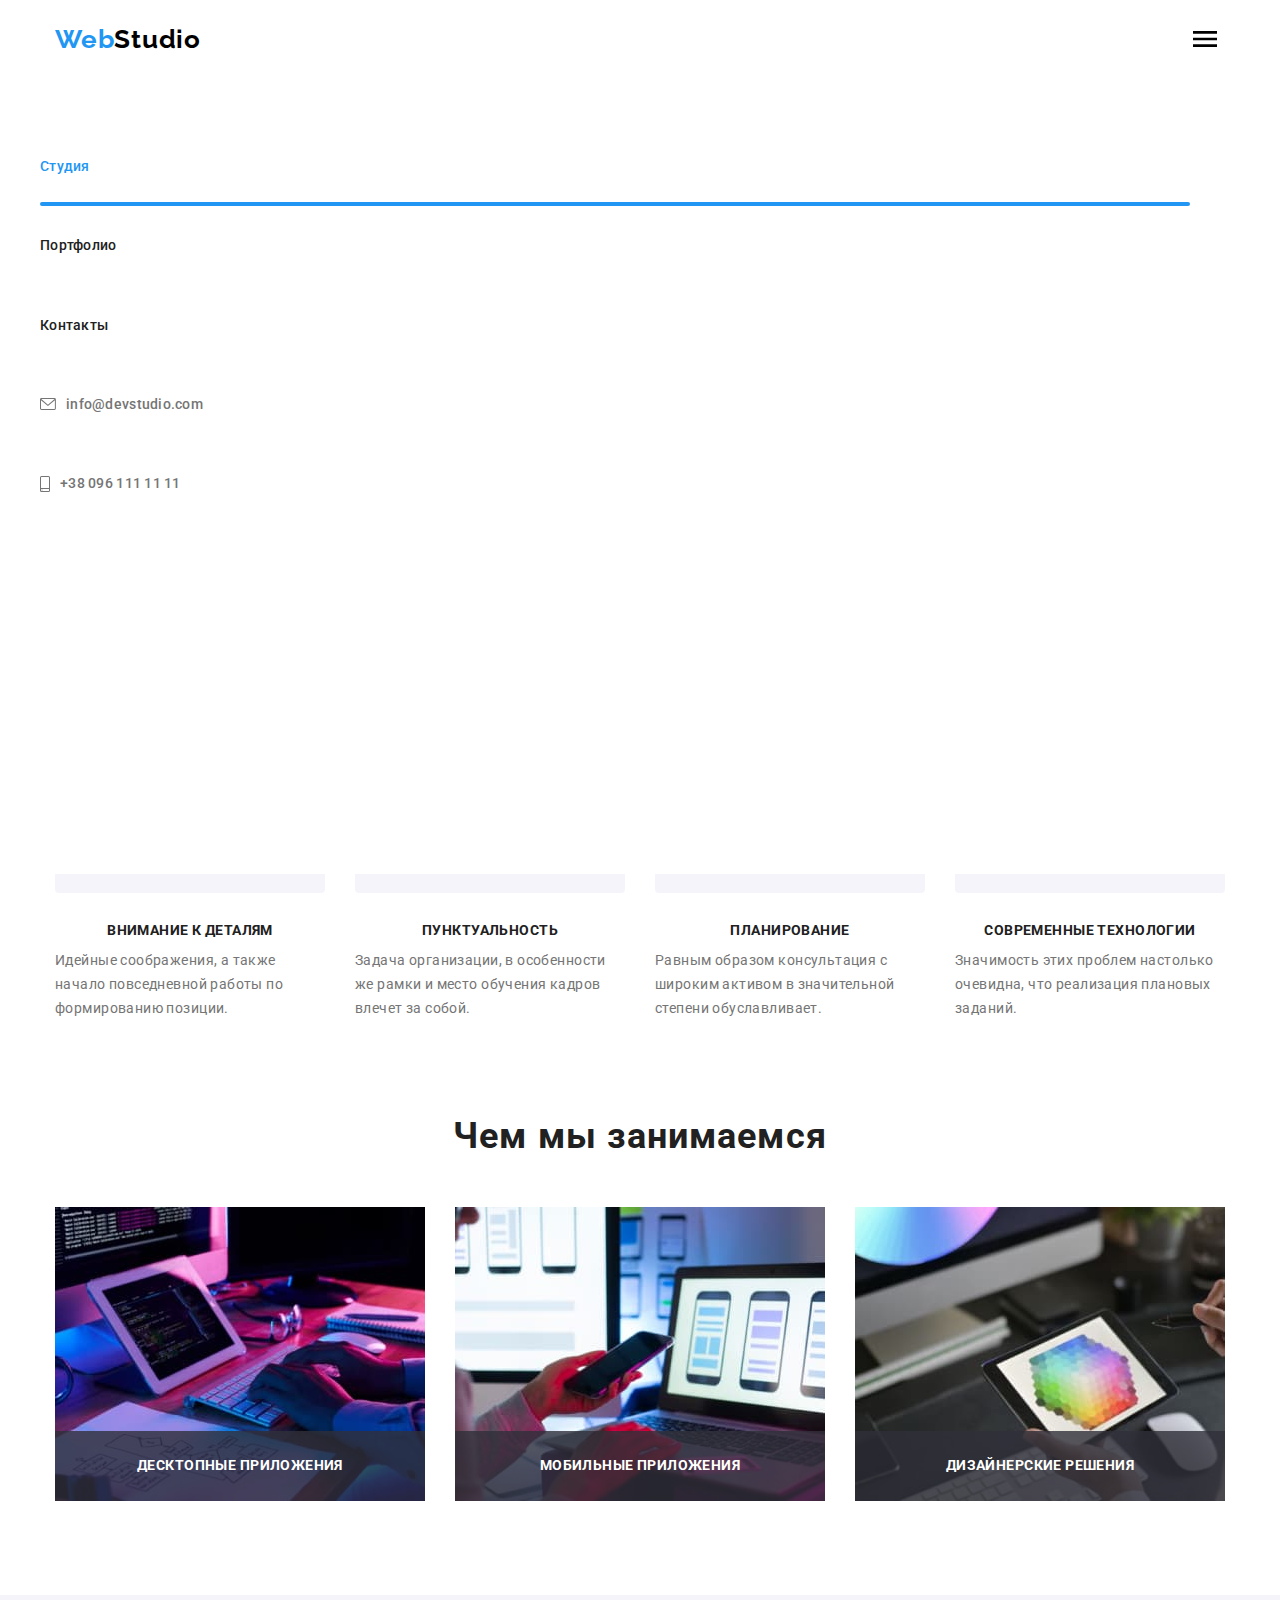
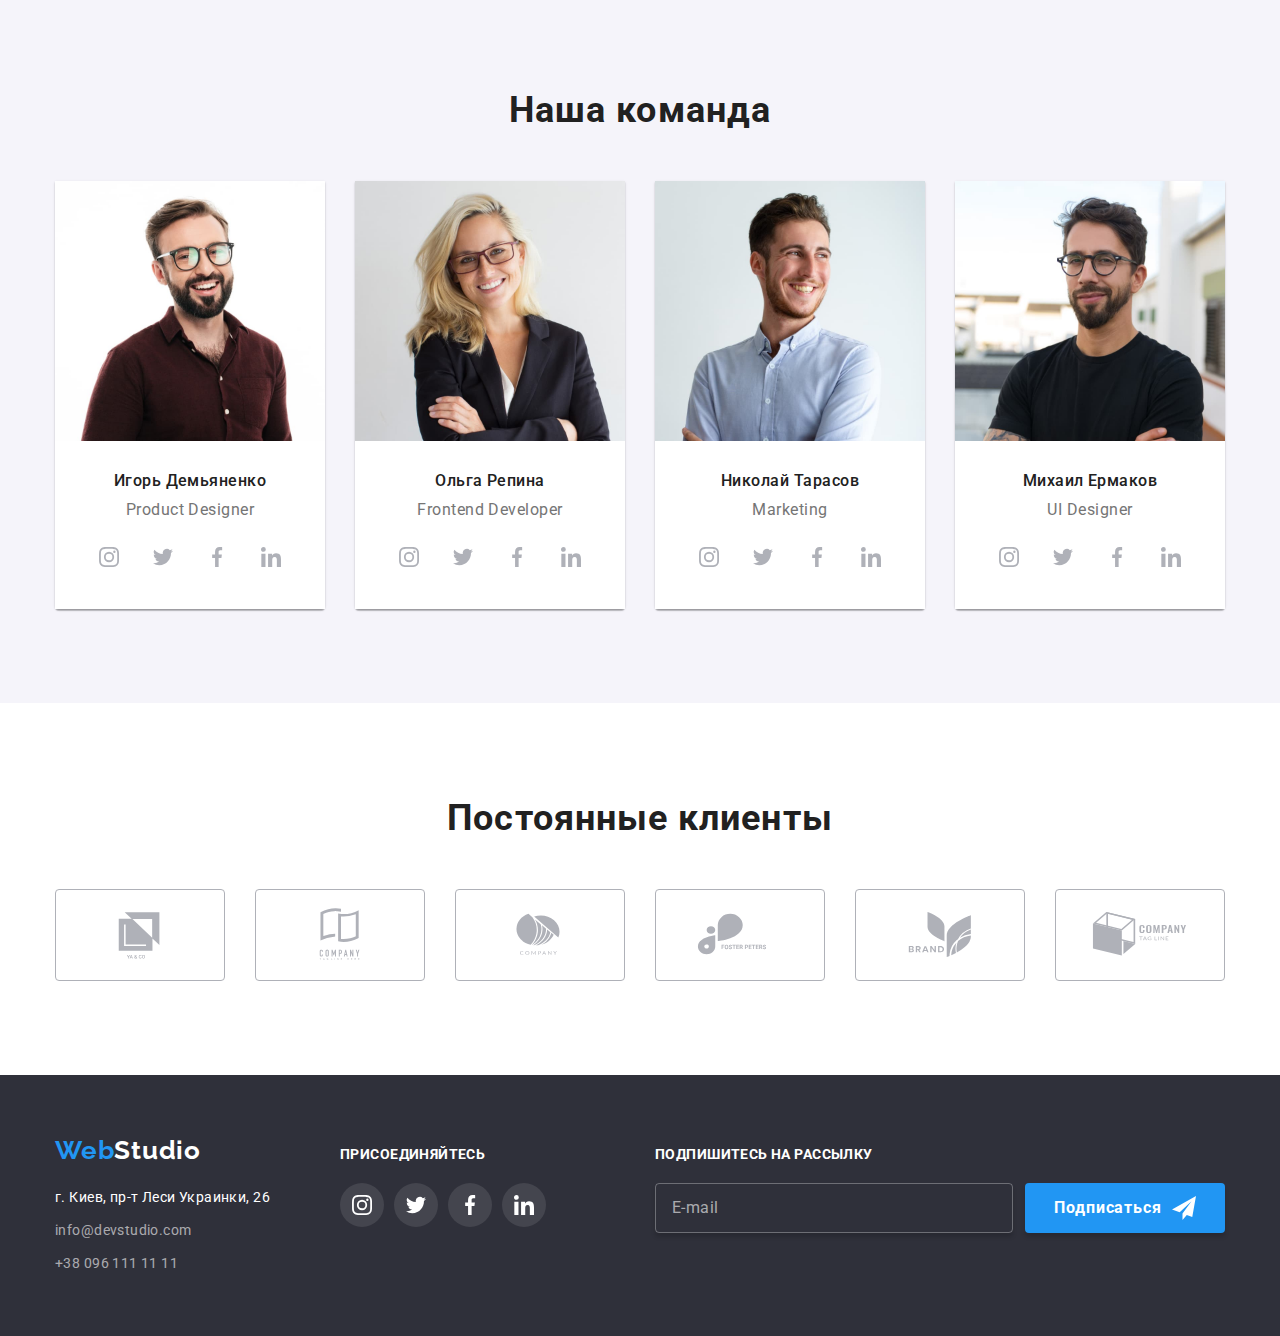
==== index.html @ 09e95e12 "modal + menu" ====
<!DOCTYPE html>
<html lang="ru">
  <head>
    <meta charset="UTF-8" />
    <meta http-equiv="X-UA-Compatible" content="IE=edge" />
    <meta name="viewport" content="width=device-width, initial-scale=1.0" />
    <title>WebStudio</title>
    <link rel="preconnect" href="https://fonts.googleapis.com" />
    <link rel="preconnect" href="https://fonts.gstatic.com" crossorigin />
    <link
      href="https://fonts.googleapis.com/css2?family=Raleway:wght@700&family=Roboto:wght@400;500;700;900&display=swap"
      rel="stylesheet"
    />
    <link rel="stylesheet" href="./css/main.min.css" />
  </head>
  <body>
    <!-- Блок header -->
    <header class="header">
      <div class="container container__header">
        <!-- Основная навигация -->
        <nav class="navigation">
          <a class="logo header__logo" href="./index.html"
            >Web<span class="logo__dark">Studio</span></a
          >
          <button
            type="button"
            class="button-menu"
            aria-expanded="false"
            aria-controls="menu-container"
            data-menu-button
          >
            <svg
              class="button-menu__icon"
              width="40"
              height="40"
              aria-label="Переключатель мобильного меню"
            >
              <use
                class="button-menu__icon-cross"
                href="./images/icons.svg#cross"
              ></use>
              <use
                class="button-menu__icon-menu"
                href="./images/icons.svg#menu"
              ></use>
            </svg>
          </button>
          <div class="menu-container" id="menu-container" data-menu>
            <ul class="navigation__list">
              <li class="navigation__item">
                <a
                  class="navigation__link navigation__link--current"
                  href="./index.html"
                  >Студия</a
                >
              </li>
              <li class="navigation__item">
                <a class="navigation__link" href="./portfolio.html"
                  >Портфолио</a
                >
              </li>
              <li class="navigation__item">
                <a class="navigation__link" href="">Контакты</a>
              </li>
            </ul>
            <!-- Контактная информация -->
            <ul class="contacts">
              <li class="contacts__item">
                <a class="contacts__link" href="mailto:info@devstudio.com"
                  ><svg class="contacts__icon" width="16" height="12">
                    <use href="./images/icons.svg#envelope"></use></svg
                  ><span class="contacts__label">info@devstudio.com</span></a
                >
              </li>
              <li class="contacts__item">
                <a class="contacts__link" href="tel:+380961111111"
                  ><svg class="contacts__icon" width="10" height="16">
                    <use href="./images/icons.svg#smartphone"></use></svg
                  ><span class="contacts__label">+38 096 111 11 11</span></a
                >
              </li>
            </ul>
          </div>
        </nav>
      </div>
    </header>
    <!-- Блок main -->
    <main class="main">
      <!-- Основной баннер -->
      <section class="hero">
        <div class="container">
          <h1 class="hero__title">
            Эффективные решения<br />для вашего бизнеса
          </h1>
          <button class="button" type="button" data-modal-open>
            Заказать услугу
          </button>
        </div>
      </section>
      <!-- Наши преимущества -->
      <section class="section">
        <div class="container">
          <h2 class="section__title visually-hidden">Наши преимущества</h2>
          <ul class="features">
            <li class="features__item">
              <div class="features__box">
                <svg class="features__icon" width="70" height="70">
                  <use href="./images/icons.svg#antenna"></use>
                </svg>
              </div>
              <h3 class="features__title">Внимание к деталям</h3>
              <p class="features__text">
                Идейные соображения, а также начало повседневной работы по
                формированию позиции.
              </p>
            </li>
            <li class="features__item">
              <div class="features__box">
                <svg class="features__icon" width="70" height="70">
                  <use href="./images/icons.svg#clock"></use>
                </svg>
              </div>
              <h3 class="features__title">Пунктуальность</h3>
              <p class="features__text">
                Задача организации, в особенности же рамки и место обучения
                кадров влечет за собой.
              </p>
            </li>
            <li class="features__item">
              <div class="features__box">
                <svg class="features__icon" width="70" height="70">
                  <use href="./images/icons.svg#diagram"></use>
                </svg>
              </div>
              <h3 class="features__title">Планирование</h3>
              <p class="features__text">
                Равным образом консультация с широким активом в значительной
                степени обуславливает.
              </p>
            </li>
            <li class="features__item">
              <div class="features__box">
                <svg class="features__icon" width="70" height="70">
                  <use href="./images/icons.svg#astronaut"></use>
                </svg>
              </div>
              <h3 class="features__title">Современные технологии</h3>
              <p class="features__text">
                Значимость этих проблем настолько очевидна, что реализация
                плановых заданий.
              </p>
            </li>
          </ul>
        </div>
      </section>
      <!-- Чем мы занимаемся -->
      <section class="section section--no-padding-top section--hiden">
        <div class="container">
          <h2 class="section__title">Чем мы занимаемся</h2>
          <ul class="work">
            <li class="work__item">
              <div class="work__thumb">
                <img
                  class="work__image"
                  src="./images/box1.jpg"
                  alt="Программист работает в офисе"
                  width="370"
                />
                <div class="work__overlay">
                  <h3 class="work__title">Десктопные приложения</h3>
                </div>
              </div>
            </li>
            <li class="work__item">
              <div class="work__thumb">
                <img
                  class="work__image"
                  src="./images/box2.jpg"
                  alt="Веб-дизайнер разрабатывает интерфейс для мобильного приложения"
                  width="370"
                />
                <div class="work__overlay">
                  <h3 class="work__title">Мобильные приложения</h3>
                </div>
              </div>
            </li>
            <li class="work__item">
              <div class="work__thumb">
                <img
                  class="work__image"
                  src="./images/box3.jpg"
                  alt="Веб-дизайнер выбирает цвет на графическом планшете"
                  width="370"
                />
                <div class="work__overlay">
                  <h3 class="work__title">Дизайнерские решения</h3>
                </div>
              </div>
            </li>
          </ul>
        </div>
      </section>
      <!-- Наша команда -->
      <section class="section section--other-background">
        <div class="container">
          <h2 class="section__title">Наша команда</h2>
          <ul class="team">
            <li class="team__item">
              <img
                class="team__image"
                src="./images/photo1.jpg"
                alt="Фото Игоря Демьяненко"
                width="270"
              />
              <div class="team__box">
                <h3 class="team__title">Игорь Демьяненко</h3>
                <p class="team__text" lang="en">Product Designer</p>
                <ul class="social-list">
                  <li class="social-list__item">
                    <a class="social-list__link" href=""
                      ><svg class="social-list__icon" width="20" height="20">
                        <use href="./images/icons.svg#instagram"></use>
                      </svg>
                    </a>
                  </li>
                  <li class="social-list__item">
                    <a class="social-list__link" href="">
                      <svg class="social-list__icon" width="20" height="20">
                        <use href="./images/icons.svg#twitter"></use>
                      </svg>
                    </a>
                  </li>
                  <li class="social-list__item">
                    <a class="social-list__link" href=""
                      ><svg class="social-list__icon" width="20" height="20">
                        <use href="./images/icons.svg#facebook"></use></svg
                    ></a>
                  </li>
                  <li class="social-list__item">
                    <a class="social-list__link" href=""
                      ><svg class="social-list__icon" width="20" height="20">
                        <use href="./images/icons.svg#linkedin"></use></svg
                    ></a>
                  </li>
                </ul>
              </div>
            </li>
            <li class="team__item">
              <img
                class="team__image"
                src="./images/photo2.jpg"
                alt="Фото Ольги Репиной"
                width="270"
              />
              <div class="team__box">
                <h3 class="team__title">Ольга Репина</h3>
                <p class="team__text" lang="en">Frontend Developer</p>
                <ul class="social-list">
                  <li class="social-list__item">
                    <a class="social-list__link" href=""
                      ><svg class="social-list__icon" width="20" height="20">
                        <use href="./images/icons.svg#instagram"></use>
                      </svg>
                    </a>
                  </li>
                  <li class="social-list__item">
                    <a class="social-list__link" href="">
                      <svg class="social-list__icon" width="20" height="20">
                        <use href="./images/icons.svg#twitter"></use>
                      </svg>
                    </a>
                  </li>
                  <li class="social-list__item">
                    <a class="social-list__link" href=""
                      ><svg class="social-list__icon" width="20" height="20">
                        <use href="./images/icons.svg#facebook"></use></svg
                    ></a>
                  </li>
                  <li class="social-list__item">
                    <a class="social-list__link" href=""
                      ><svg class="social-list__icon" width="20" height="20">
                        <use href="./images/icons.svg#linkedin"></use></svg
                    ></a>
                  </li>
                </ul>
              </div>
            </li>
            <li class="team__item">
              <img
                class="team__image"
                src="./images/photo3.jpg"
                alt="Фото Николая Тарасова"
                width="270"
              />
              <div class="team__box">
                <h3 class="team__title">Николай Тарасов</h3>
                <p class="team__text" lang="en">Marketing</p>
                <ul class="social-list">
                  <li class="social-list__item">
                    <a class="social-list__link" href=""
                      ><svg class="social-list__icon" width="20" height="20">
                        <use href="./images/icons.svg#instagram"></use>
                      </svg>
                    </a>
                  </li>
                  <li class="social-list__item">
                    <a class="social-list__link" href="">
                      <svg class="social-list__icon" width="20" height="20">
                        <use href="./images/icons.svg#twitter"></use>
                      </svg>
                    </a>
                  </li>
                  <li class="social-list__item">
                    <a class="social-list__link" href=""
                      ><svg class="social-list__icon" width="20" height="20">
                        <use href="./images/icons.svg#facebook"></use></svg
                    ></a>
                  </li>
                  <li class="social-list__item">
                    <a class="social-list__link" href=""
                      ><svg class="social-list__icon" width="20" height="20">
                        <use href="./images/icons.svg#linkedin"></use></svg
                    ></a>
                  </li>
                </ul>
              </div>
            </li>
            <li class="team__item">
              <img
                class="team__image"
                src="./images/photo4.jpg"
                alt="Фото Михаила Ермакова"
                width="270"
              />
              <div class="team__box">
                <h3 class="team__title">Михаил Ермаков</h3>
                <p class="team__text" lang="en">UI Designer</p>
                <ul class="social-list">
                  <li class="social-list__item">
                    <a class="social-list__link" href=""
                      ><svg class="social-list__icon" width="20" height="20">
                        <use href="./images/icons.svg#instagram"></use>
                      </svg>
                    </a>
                  </li>
                  <li class="social-list__item">
                    <a class="social-list__link" href="">
                      <svg class="social-list__icon" width="20" height="20">
                        <use href="./images/icons.svg#twitter"></use>
                      </svg>
                    </a>
                  </li>
                  <li class="social-list__item">
                    <a class="social-list__link" href=""
                      ><svg class="social-list__icon" width="20" height="20">
                        <use href="./images/icons.svg#facebook"></use></svg
                    ></a>
                  </li>
                  <li class="social-list__item">
                    <a class="social-list__link" href=""
                      ><svg class="social-list__icon" width="20" height="20">
                        <use href="./images/icons.svg#linkedin"></use></svg
                    ></a>
                  </li>
                </ul>
              </div>
            </li>
          </ul>
        </div>
      </section>
      <!-- Постоянные клиенты -->
      <section class="section">
        <div class="container">
          <h2 class="section__title">Постоянные клиенты</h2>
          <ul class="clients">
            <li class="clients__item">
              <a href="" class="clients__link"
                ><svg class="clients__icon" width="106" height="60">
                  <use href="./images/icons.svg#client1"></use></svg
              ></a>
            </li>
            <li class="clients__item">
              <a href="" class="clients__link"
                ><svg class="clients__icon" width="106" height="60">
                  <use href="./images/icons.svg#client2"></use></svg
              ></a>
            </li>
            <li class="clients__item">
              <a href="" class="clients__link"
                ><svg class="clients__icon" width="106" height="60">
                  <use href="./images/icons.svg#client3"></use></svg
              ></a>
            </li>
            <li class="clients__item">
              <a href="" class="clients__link"
                ><svg class="clients__icon" width="106" height="60">
                  <use href="./images/icons.svg#client4"></use></svg
              ></a>
            </li>
            <li class="clients__item">
              <a href="" class="clients__link"
                ><svg class="clients__icon" width="106" height="60">
                  <use href="./images/icons.svg#client5"></use></svg
              ></a>
            </li>
            <li class="clients__item">
              <a href="" class="clients__link"
                ><svg class="clients__icon" width="106" height="60">
                  <use href="./images/icons.svg#client6"></use></svg
              ></a>
            </li>
          </ul>
        </div>
      </section>
    </main>
    <!-- Блок footer -->
    <footer class="footer">
      <div class="container container--footer">
        <div class="footer__main-block">
          <a class="logo" href="./index.html"
            >Web<span class="logo__light">Studio</span></a
          >
          <address class="adress">
            <ul class="adress__list">
              <li class="adress__item">
                <a
                  class="adress__link adress__link--map"
                  href="https://goo.gl/maps/TPBuofEjxhkaZdSg8"
                  target="_blank"
                  rel="noopener noreferrer"
                  ><span class="adress__label adress__label__map"
                    >г. Киев, пр-т Леси Украинки, 26</span
                  ></a
                >
              </li>
              <li class="adress__item">
                <a class="adress__link" href="mailto:info@devstudio.com"
                  ><span class="adress__label">info@devstudio.com</span></a
                >
              </li>
              <li class="adress__item">
                <a class="adress__link" href="tel:+380961111111"
                  ><span class="adress__label">+38 096 111 11 11</span></a
                >
              </li>
            </ul>
          </address>
        </div>
        <div class="social-block">
          <h3 class="social-block__subtitle">Присоединяйтесь</h3>
          <ul class="social-list">
            <li class="social-list__item">
              <a class="social-list__link social-list__link--footer" href=""
                ><svg class="social-list__icon" width="20" height="20">
                  <use href="./images/icons.svg#instagram"></use>
                </svg>
              </a>
            </li>
            <li class="social-list__item">
              <a class="social-list__link social-list__link--footer" href="">
                <svg class="social-list__icon" width="20" height="20">
                  <use href="./images/icons.svg#twitter"></use>
                </svg>
              </a>
            </li>
            <li class="social-list__item">
              <a class="social-list__link social-list__link--footer" href=""
                ><svg class="social-list__icon" width="20" height="20">
                  <use href="./images/icons.svg#facebook"></use></svg
              ></a>
            </li>
            <li class="social-list__item">
              <a class="social-list__link social-list__link--footer" href=""
                ><svg class="social-list__icon" width="20" height="20">
                  <use href="./images/icons.svg#linkedin"></use></svg
              ></a>
            </li>
          </ul>
        </div>
        <div class="subscribe-section">
          <h3 class="subscribe-section__subtitle">Подпишитесь на рассылку</h3>
          <form action="#" class="subscribe-form">
            <input
              type="email"
              class="subscribe-form__input"
              name="mail"
              placeholder="E-mail"
            />
            <button type="submit" class="button">
              <span class="button__label">Подписаться</span>
              <svg class="button__icon" width="24" height="24">
                <use href="./images/icons.svg#send"></use>
              </svg>
            </button>
          </form>
        </div>
      </div>
    </footer>
    <!-- Backdrop & Modal -->
    <div class="backdrop backdrop--hidden" data-modal>
      <div class="modal">
        <button class="button-close" type="button" data-modal-close>
          <svg class="button-close__icon" width="18" height="18">
            <use href="./images/icons.svg#close"></use>
          </svg>
        </button>
        <form action="#" class="modal-form">
          <strong class="modal-form__title">
            Оставьте свои данные, мы вам перезвоним
          </strong>
          <label class="modal-form__field">
            <span class="modal-form__label">Имя</span>
            <input type="text" class="modal-form__input" name="name" />
            <svg class="modal-form__icon" width="18" height="18">
              <use href="./images/icons.svg#person"></use>
            </svg>
          </label>
          <label class="modal-form__field">
            <span class="modal-form__label">Телефон</span>
            <input type="tel" class="modal-form__input" name="phone" />
            <svg class="modal-form__icon" width="18" height="18">
              <use href="./images/icons.svg#phone"></use>
            </svg>
          </label>
          <label class="modal-form__field">
            <span class="modal-form__label">Почта</span>
            <input type="email" class="modal-form__input" name="email" />
            <svg class="modal-form__icon" width="18" height="18">
              <use href="./images/icons.svg#email"></use>
            </svg>
          </label>
          <label class="modal-form__field">
            <span class="modal-form__label">Комментарий</span>
            <textarea
              class="modal-form__textarea"
              name="comment"
              placeholder="Введите текст"
            ></textarea>
          </label>
          <label class="form-agreement">
            <input
              type="checkbox"
              class="form-agreement__input visually-hidden"
              name="agreement"
              value="agree"
            />
            <svg class="form-agreement__icon" width="16" height="15">
              <use href="./images/icons.svg#check"></use>
            </svg>
            <span class="form-agreement__label"
              >Соглашаюсь с рассылкой и принимаю
              <a class="form-agreement__link" href="">Условия договора</a></span
            >
          </label>
          <button type="submit" class="button">Отправить</button>
        </form>
      </div>
    </div>
    <script src="./js/modal.js"></script>
    <script src="./js/menu.js"></script>
  </body>
</html>
---- css/main.min.css ----
/*! modern-normalize v1.1.0 | MIT License | https://github.com/sindresorhus/modern-normalize */*,::before,::after{-webkit-box-sizing:border-box;box-sizing:border-box}html{line-height:1.15;-webkit-text-size-adjust:100%;-moz-tab-size:4;-o-tab-size:4;tab-size:4}body{margin:0;font-family:system-ui,-apple-system,"Segoe UI",Roboto,Helvetica,Arial,sans-serif,"Apple Color Emoji","Segoe UI Emoji"}hr{height:0;color:inherit}abbr[title]{-webkit-text-decoration:underline dotted;text-decoration:underline dotted}b,strong{font-weight:bolder}code,kbd,samp,pre{font-family:ui-monospace, SFMono-Regular, Consolas, "Liberation Mono", Menlo, monospace;font-size:1em}small{font-size:80%}sub,sup{font-size:75%;line-height:0;position:relative;vertical-align:baseline}sub{bottom:-0.25em}sup{top:-0.5em}table{text-indent:0;border-color:inherit}button,input,optgroup,select,textarea{font-family:inherit;font-size:100%;line-height:1.15;margin:0}button,select{text-transform:none}button,[type="button"],[type="reset"],[type="submit"]{-webkit-appearance:button}::-moz-focus-inner{border-style:none;padding:0}:-moz-focusring{outline:1px dotted ButtonText}:-moz-ui-invalid{box-shadow:none}legend{padding:0}progress{vertical-align:baseline}::-webkit-inner-spin-button,::-webkit-outer-spin-button{height:auto}[type="search"]{-webkit-appearance:textfield;outline-offset:-2px}::-webkit-search-decoration{-webkit-appearance:none}::-webkit-file-upload-button{-webkit-appearance:button;font:inherit}summary{display:list-item}h1,h2,h3,h4,h5,h6,p,ul{margin-top:0;margin-bottom:0}ul{list-style:none;padding:0}a{text-decoration:none}.visually-hidden{position:absolute;white-space:nowrap;width:1px;height:1px;overflow:hidden;border:0;padding:0;clip:rect(0 0 0 0);-webkit-clip-path:inset(50%);clip-path:inset(50%);margin:-1px}.features__title,.work__title,.team__title,.social-block__subtitle,.subscribe-section__subtitle{color:#212121;letter-spacing:0.03em;font-size:inherit;text-transform:uppercase}.features__text,.team__text{line-height:1.71;letter-spacing:0.03em}.button,.features__box,.work__overlay,.social-list__link,.clients__link,.button-close,.form-agreement{display:-webkit-box;display:-ms-flexbox;display:flex;-webkit-box-align:center;-ms-flex-align:center;align-items:center;-webkit-box-pack:center;-ms-flex-pack:center;justify-content:center}body{background-color:#fff;color:#757575;font-family:Roboto,sans-serif;font-size:14px}.section{padding-top:60px;padding-bottom:60px}@media screen and (min-width: 1200px){.section{padding-top:94px;padding-bottom:94px}}.section__title{margin-bottom:30px;color:#212121;font-size:28px;line-height:1.18;letter-spacing:0.03em;text-align:center}@media screen and (min-width: 1200px){.section__title{margin-bottom:50px;font-size:36px;line-height:1.17}}.container{padding-left:15px;padding-right:15px;margin:0 auto}@media screen and (min-width: 480px){.container{width:480px}}@media screen and (min-width: 768px){.container{width:768px}}@media screen and (min-width: 1200px){.container{width:1200px}}.button{margin-left:auto;margin-right:auto;width:200px;height:50px;padding:0;border:none;cursor:pointer;color:#fff;background-color:#2196f3;-webkit-box-shadow:0px 4px 4px rgba(0,0,0,0.15);box-shadow:0px 4px 4px rgba(0,0,0,0.15);font-family:inherit;font-weight:700;font-size:16px;line-height:1.88;letter-spacing:0.06em;border-radius:4px;-webkit-transition:background-color 250ms cubic-bezier(0.4, 0, 0.2, 1);transition:background-color 250ms cubic-bezier(0.4, 0, 0.2, 1)}.button:hover,.button:focus{background-color:#188ce8}.logo{display:block;font-family:Raleway,sans-serif;font-weight:700;font-size:24px;line-height:1.17;letter-spacing:0.03em;color:#2196f3}@media screen and (min-width: 1200px){.logo{font-size:26px;line-height:1.19}}.logo__dark{color:#000}.logo__light{color:#fff}.header{border-bottom:1px solid #ececec;position:relative}.header__logo{padding-top:24px;padding-bottom:23px;margin-right:93px}.navigation{display:-webkit-box;display:-ms-flexbox;display:flex;-webkit-box-align:center;-ms-flex-align:center;align-items:center;-webkit-box-pack:justify;-ms-flex-pack:justify;justify-content:space-between}.button-menu{display:-webkit-inline-box;display:-ms-inline-flexbox;display:inline-flex;padding:0;border:0;background-color:transparent}.button-menu__icon-cross{display:none}.button-menu.is-open .button-menu__icon-cross{display:block}.button-menu.is-open .button-menu__icon-menu{display:none}.menu-container{position:absolute;top:100%;left:0;width:100%;height:796px;padding:48px 40px;background-color:#fff}.menu-container.is-open{display:block}@media screen and (max-width: calc(768px - 1px)){.menu-container{display:none}}.navigation__list,.contacts{font-weight:500;line-height:1.17;letter-spacing:0.02em}.navigation__item:not(:last-child){margin-right:50px}.navigation__link{padding-top:32px;padding-bottom:31px;display:block;color:#212121;-webkit-transition:color 250ms cubic-bezier(0.4, 0, 0.2, 1);transition:color 250ms cubic-bezier(0.4, 0, 0.2, 1)}.navigation__link:hover,.navigation__link:focus{color:#2196f3}.navigation__link--current{position:relative;color:#2196f3}.navigation__link--current::after{display:inline-block;content:"";position:absolute;left:0;bottom:-1px;width:100%;height:4px;border-radius:2px;background-color:#2196f3}.contacts__item:not(:last-child){margin-right:30px}.contacts__link{padding-top:32px;padding-bottom:31px;display:-webkit-box;display:-ms-flexbox;display:flex;-webkit-box-align:center;-ms-flex-align:center;align-items:center;color:#757575;-webkit-transition:color 250ms cubic-bezier(0.4, 0, 0.2, 1);transition:color 250ms cubic-bezier(0.4, 0, 0.2, 1)}.contacts__link:hover,.contacts__link:focus{color:#2196f3}.contacts__icon{margin-right:10px;fill:currentColor}.hero{padding-top:118px;padding-bottom:118px;height:400px;margin-right:auto;margin-left:auto;background-image:-webkit-gradient(linear, left top, right top, from(rgba(47,48,58,0.4)), to(rgba(47,48,58,0.4))),url(../images/hero.jpg);background-image:linear-gradient(to right, rgba(47,48,58,0.4), rgba(47,48,58,0.4)),url(../images/hero.jpg);background-color:#c4c4c4;background-repeat:no-repeat;background-position:center;background-size:cover;color:#fff;text-align:center}@media screen and (min-width: 1200px){.hero{padding-top:200px;padding-bottom:200px;height:600px;max-width:1600px}}.hero__title{margin-bottom:30px;font-weight:900;font-size:26px;line-height:1.62;letter-spacing:0.06em;text-transform:uppercase}@media screen and (min-width: 1200px){.hero__title{font-size:44px;line-height:1.36}}@media screen and (min-width: 768px){.features{display:-webkit-box;display:-ms-flexbox;display:flex;-ms-flex-wrap:wrap;flex-wrap:wrap;margin:calc((-1) * 30px / 2)}}@media screen and (min-width: 768px){.features__item{-ms-flex-preferred-size:calc((100% - 2 * 30px) / 2);flex-basis:calc((100% - 2 * 30px) / 2);margin:calc(30px / 2)}}@media screen and (min-width: 1200px){.features__item{-ms-flex-preferred-size:calc((100% - 4 * 30px) / 4);flex-basis:calc((100% - 4 * 30px) / 4);margin:calc(30px / 2)}}@media screen and (max-width: calc(768px - 1px)){.features__item:not(:last-child){margin-bottom:30px}}.features__box{height:120px;background-color:#f5f4fa;border-radius:4px;margin-bottom:30px}.features__title{text-align:center;margin-bottom:10px;line-height:1.14}.section--no-padding-top{padding-top:0}@media screen and (max-width: calc(1200px - 1px)){.section--hiden{display:none}}.work{display:-webkit-box;display:-ms-flexbox;display:flex;margin:calc((-1) * 30px / 2)}.work__item{-ms-flex-preferred-size:calc((100% - 3 * 30px) / 3);flex-basis:calc((100% - 3 * 30px) / 3);margin:calc(30px / 2)}.work__image{display:block;max-width:100%}.work__thumb{position:relative}.work__overlay{position:absolute;width:100%;height:70px;bottom:0;background-color:rgba(47,48,58,0.8)}.work__title{color:#fff;line-height:1.14;letter-spacing:0.03em}.social-list{display:-webkit-box;display:-ms-flexbox;display:flex;-ms-flex-wrap:wrap;flex-wrap:wrap;-webkit-box-pack:center;-ms-flex-pack:center;justify-content:center}.social-list__item:not(:last-child){margin-right:10px}.social-list__link{height:44px;width:44px;border-radius:50%;color:#afb1b8;background-color:#fff;-webkit-transition:color 250ms cubic-bezier(0.4, 0, 0.2, 1),background-color 250ms cubic-bezier(0.4, 0, 0.2, 1);transition:color 250ms cubic-bezier(0.4, 0, 0.2, 1),background-color 250ms cubic-bezier(0.4, 0, 0.2, 1)}.social-list__link:hover,.social-list__link:focus{color:#fff;background-color:#2196f3}.social-list__icon{fill:currentColor}.section--other-background{background-color:#f5f4fa}@media screen and (min-width: 768px){.team{display:-webkit-box;display:-ms-flexbox;display:flex;-ms-flex-wrap:wrap;flex-wrap:wrap;margin:calc((-1) * 30px / 2)}}.team__item{-webkit-box-shadow:0px 1px 3px rgba(0,0,0,0.12),0px 1px 1px rgba(0,0,0,0.14),0px 2px 1px rgba(0,0,0,0.2);box-shadow:0px 1px 3px rgba(0,0,0,0.12),0px 1px 1px rgba(0,0,0,0.14),0px 2px 1px rgba(0,0,0,0.2);border-radius:0px 0px 4px 4px}@media screen and (min-width: 768px){.team__item{-ms-flex-preferred-size:calc((100% - 2 * 30px) / 2);flex-basis:calc((100% - 2 * 30px) / 2);margin:calc(30px / 2)}}@media screen and (min-width: 1200px){.team__item{-ms-flex-preferred-size:calc((100% - 4 * 30px) / 4);flex-basis:calc((100% - 4 * 30px) / 4);margin:calc(30px / 2)}}@media screen and (max-width: calc(768px - 1px)){.team__item:not(:last-child){margin-bottom:30px}}.team__image{display:block;max-width:100%}.team__box{padding-top:30px;padding-bottom:24px;max-width:100%;text-align:center;background-color:#fff;font-size:16px;line-height:1.19}@media screen and (min-width: 1200px){.team__box{padding-bottom:30px}}.team__title{margin-bottom:10px;font-weight:500;text-transform:none}.team__text{line-height:1.19;margin-bottom:16px}.clients{display:-webkit-box;display:-ms-flexbox;display:flex;-ms-flex-wrap:wrap;flex-wrap:wrap;margin:calc((-1) * 30px / 2)}.clients__item{-ms-flex-preferred-size:calc((100% - 2 * 30px) / 2);flex-basis:calc((100% - 2 * 30px) / 2);margin:calc(30px / 2)}@media screen and (min-width: 768px){.clients__item{-ms-flex-preferred-size:calc((100% - 3 * 30px) / 3);flex-basis:calc((100% - 3 * 30px) / 3);margin:calc(30px / 2)}}@media screen and (min-width: 1200px){.clients__item{-ms-flex-preferred-size:calc((100% - 6 * 30px) / 6);flex-basis:calc((100% - 6 * 30px) / 6);margin:calc(30px / 2)}}.clients__link{height:92px;color:#afb1b8;background-color:#fff;border:1px solid #afb1b8;border-radius:4px;-webkit-transition:color 250ms cubic-bezier(0.4, 0, 0.2, 1),border-color 250ms cubic-bezier(0.4, 0, 0.2, 1);transition:color 250ms cubic-bezier(0.4, 0, 0.2, 1),border-color 250ms cubic-bezier(0.4, 0, 0.2, 1)}.clients__link:hover,.clients__link:focus{color:#2196f3;border-color:#2196f3}.clients__icon{fill:currentColor}.footer{text-align:center;padding-top:60px;padding-bottom:60px;background-color:#2f303a}@media screen and (min-width: 1200px){.footer{text-align:left}}@media screen and (min-width: 768px){.container--footer{display:-webkit-box;display:-ms-flexbox;display:flex;-ms-flex-wrap:wrap;flex-wrap:wrap;-webkit-box-align:baseline;-ms-flex-align:baseline;align-items:baseline;-ms-flex-pack:distribute;justify-content:space-around}}@media screen and (min-width: 1200px){.container--footer{-ms-flex-wrap:nowrap;flex-wrap:nowrap;-webkit-box-pack:start;-ms-flex-pack:start;justify-content:flex-start}}.footer__main-block{margin:0 0 60px}@media screen and (min-width: 1200px){.footer__main-block{margin:0}}.adress{margin-top:20px}.adress__list{font-style:normal;font-weight:400;line-height:1.71;letter-spacing:0.03em}.adress__link{color:rgba(255,255,255,0.6);-webkit-transition:color 250ms cubic-bezier(0.4, 0, 0.2, 1);transition:color 250ms cubic-bezier(0.4, 0, 0.2, 1)}.adress__link:hover,.adress__link:focus{color:#2196f3}.adress__link--map{color:#fff}.adress__item:not(:last-child){margin-bottom:8px}@media screen and (min-width: 1200px){.adress__item:not(:last-child){margin-bottom:9px}}.social-block{margin:0 0 60px}@media screen and (min-width: 1200px){.social-block{margin:0 0 0 70px}}.social-block__subtitle,.subscribe-section__subtitle{margin-bottom:20px;color:#fff;line-height:1.14}.social-list__link--footer{color:#fff;background-color:rgba(255,255,255,0.1)}.social-list__link--footer:hover,.social-list__link--footer:focus{background-color:#2196f3}@media screen and (min-width: 1200px){.subscribe-section{margin-left:auto}}@media screen and (min-width: 1200px){.subscribe-form{display:-webkit-box;display:-ms-flexbox;display:flex}}.subscribe-form__input{width:100%;height:50px;margin:0 0 20px;padding-left:16px;padding-right:0;background-color:inherit;border:1px solid rgba(255,255,255,0.3);-webkit-box-shadow:0px 4px 4px rgba(0,0,0,0.15);box-shadow:0px 4px 4px rgba(0,0,0,0.15);border-radius:4px}.subscribe-form__input::-webkit-input-placeholder{font-size:16px;line-height:1.25;letter-spacing:0.03em;color:rgba(255,255,255,0.6)}.subscribe-form__input:-ms-input-placeholder{font-size:16px;line-height:1.25;letter-spacing:0.03em;color:rgba(255,255,255,0.6)}.subscribe-form__input::-ms-input-placeholder{font-size:16px;line-height:1.25;letter-spacing:0.03em;color:rgba(255,255,255,0.6)}.subscribe-form__input::placeholder{font-size:16px;line-height:1.25;letter-spacing:0.03em;color:rgba(255,255,255,0.6)}@media screen and (min-width: 768px){.subscribe-form__input{width:450px}}@media screen and (min-width: 1200px){.subscribe-form__input{width:358px;margin:0 12px 0 0}}.button__icon{margin-left:10px;fill:#fff}.backdrop{position:fixed;top:0;left:0;overflow-y:scroll;width:100%;height:100%;background-color:rgba(0,0,0,0.2);opacity:1;visibility:visible;-webkit-transition:opacity 2500ms cubic-bezier(0.4, 0, 0.2, 1),visibility 2500ms cubic-bezier(0.4, 0, 0.2, 1);transition:opacity 2500ms cubic-bezier(0.4, 0, 0.2, 1),visibility 2500ms cubic-bezier(0.4, 0, 0.2, 1)}.backdrop--hidden{visibility:hidden;opacity:0;pointer-events:none}.modal{position:absolute;padding:40px;max-width:450px;width:100%;height:609px;top:50%;left:50%;-webkit-transform:translate(-50%, -50%) scale(1);transform:translate(-50%, -50%) scale(1);background-color:#fff;-webkit-box-shadow:0px 1px 3px rgba(0,0,0,0.12),0px 1px 1px rgba(0,0,0,0.14),0px 2px 1px rgba(0,0,0,0.2);box-shadow:0px 1px 3px rgba(0,0,0,0.12),0px 1px 1px rgba(0,0,0,0.14),0px 2px 1px rgba(0,0,0,0.2);border-radius:4px;opacity:1;-webkit-transition:opacity 2500ms cubic-bezier(0.4, 0, 0.2, 1),-webkit-transform 2500ms cubic-bezier(0.4, 0, 0.2, 1);transition:opacity 2500ms cubic-bezier(0.4, 0, 0.2, 1),-webkit-transform 2500ms cubic-bezier(0.4, 0, 0.2, 1);transition:opacity 2500ms cubic-bezier(0.4, 0, 0.2, 1),transform 2500ms cubic-bezier(0.4, 0, 0.2, 1);transition:opacity 2500ms cubic-bezier(0.4, 0, 0.2, 1),transform 2500ms cubic-bezier(0.4, 0, 0.2, 1),-webkit-transform 2500ms cubic-bezier(0.4, 0, 0.2, 1)}@media screen and (min-width: 1200px){.modal{width:528px;height:581px}}.backdrop--hidden .modal{-webkit-transform:translate(-50%, -50%) scale(0);transform:translate(-50%, -50%) scale(0);opacity:0}.button-close{position:absolute;top:8px;right:8px;padding:0;height:30px;width:30px;cursor:pointer;border-radius:50%;background-color:#fff;color:#000;border:1px solid rgba(0,0,0,0.1);-webkit-transition:color 250ms cubic-bezier(0.4, 0, 0.2, 1);transition:color 250ms cubic-bezier(0.4, 0, 0.2, 1)}.button-close:hover,.button-close:focus{color:#2196f3}.button-close__icon{fill:currentColor}.modal-form__title{display:block;margin-bottom:12px;text-align:center;font-size:20px;line-height:1.5;letter-spacing:0.03em;color:#212121}@media screen and (min-width: 1200px){.modal-form__title{line-height:1.15}}.modal-form__field{position:relative;display:-webkit-box;display:-ms-flexbox;display:flex;-webkit-box-orient:vertical;-webkit-box-direction:normal;-ms-flex-direction:column;flex-direction:column;font-size:12px;line-height:1.17;letter-spacing:0.01em;color:#212121;-webkit-transition:color 250ms cubic-bezier(0.4, 0, 0.2, 1);transition:color 250ms cubic-bezier(0.4, 0, 0.2, 1)}.modal-form__field:focus-within{color:#2196f3}.modal-form__field+.modal-form__field{margin-top:10px}.modal-form__label{color:#757575}.modal-form__input{display:block;height:40px;padding-left:42px;margin-top:4px;line-height:inherit;border:1px solid rgba(33,33,33,0.2);border-radius:4px;-webkit-transition:border-color 250ms cubic-bezier(0.4, 0, 0.2, 1);transition:border-color 250ms cubic-bezier(0.4, 0, 0.2, 1)}.modal-form__field:focus-within .modal-form__input{border-color:#2196f3}.modal-form__textarea{display:block;height:120px;padding:12px 16px;margin-top:4px;line-height:inherit;border:1px solid rgba(33,33,33,0.2);border-radius:4px;-webkit-transition:border-color 250ms cubic-bezier(0.4, 0, 0.2, 1);transition:border-color 250ms cubic-bezier(0.4, 0, 0.2, 1);resize:none}.modal-form__field:focus-within .modal-form__textarea{border-color:#2196f3}.modal-form__textarea::-webkit-input-placeholder{font-size:14px;line-height:1.14;letter-spacing:0.01em;color:rgba(117,117,117,0.5)}.modal-form__textarea:-ms-input-placeholder{font-size:14px;line-height:1.14;letter-spacing:0.01em;color:rgba(117,117,117,0.5)}.modal-form__textarea::-ms-input-placeholder{font-size:14px;line-height:1.14;letter-spacing:0.01em;color:rgba(117,117,117,0.5)}.modal-form__textarea::placeholder{font-size:14px;line-height:1.14;letter-spacing:0.01em;color:rgba(117,117,117,0.5)}@media screen and (min-width: 1200px){.modal-form__textarea::-webkit-input-placeholder{font-size:12px;line-height:1.17}.modal-form__textarea:-ms-input-placeholder{font-size:12px;line-height:1.17}.modal-form__textarea::-ms-input-placeholder{font-size:12px;line-height:1.17}.modal-form__textarea::placeholder{font-size:12px;line-height:1.17}.modal-form__field:focus-within .modal-form__textarea::-webkit-input-placeholder{font-size:14px;line-height:1.14}.modal-form__field:focus-within .modal-form__textarea:-ms-input-placeholder{font-size:14px;line-height:1.14}.modal-form__field:focus-within .modal-form__textarea::-ms-input-placeholder{font-size:14px;line-height:1.14}.modal-form__field:focus-within .modal-form__textarea::placeholder{font-size:14px;line-height:1.14}}.modal-form__icon{position:absolute;top:38px;left:12px;-webkit-transform:translateY(-50%);transform:translateY(-50%);fill:currentColor}.form-agreement{margin-top:20px;margin-bottom:30px;font-size:12px;line-height:1.17;letter-spacing:0.03em}@media screen and (min-width: 1200px){.form-agreement{height:24px;font-size:14px;line-height:1.71}}.form-agreement__icon{margin-right:8px;fill:#fff;border:2px solid #212121;border-radius:2px;-webkit-transition:border-color 250ms cubic-bezier(0.4, 0, 0.2, 1);transition:border-color 250ms cubic-bezier(0.4, 0, 0.2, 1)}.form-agreement__input:focus+.form-agreement__icon{border-color:#2196f3}.form-agreement__input:checked+.form-agreement__icon{background-color:#2196f3;border:0}.form-agreement__link{text-decoration:underline;color:#2196f3}.filtre{display:-webkit-box;display:-ms-flexbox;display:flex;-ms-flex-wrap:wrap;flex-wrap:wrap;margin-bottom:40px}@media screen and (min-width: 768px){.filtre{-webkit-box-pack:center;-ms-flex-pack:center;justify-content:center;margin-bottom:30px}}@media screen and (min-width: 1200px){.filtre{margin-bottom:50px}}@media screen and (max-width: calc(768px - 1px)){.filtre__item:nth-child(-n+3){margin-bottom:15px}}.filtre__item:not(:last-child){margin-right:8px}@media screen and (max-width: 272px){.filtre__item:not(:last-child){margin-bottom:15px}}.filtre-button{padding:6px 22px;font-weight:500;font-size:16px;letter-spacing:0.03em;line-height:1.63;color:#212121;background-color:#f5f4fa;cursor:pointer;border:none;border-radius:4px;-webkit-transition:color 250ms cubic-bezier(0.4, 0, 0.2, 1),background-color 250ms cubic-bezier(0.4, 0, 0.2, 1),-webkit-box-shadow 250ms cubic-bezier(0.4, 0, 0.2, 1);transition:color 250ms cubic-bezier(0.4, 0, 0.2, 1),background-color 250ms cubic-bezier(0.4, 0, 0.2, 1),-webkit-box-shadow 250ms cubic-bezier(0.4, 0, 0.2, 1);transition:color 250ms cubic-bezier(0.4, 0, 0.2, 1),background-color 250ms cubic-bezier(0.4, 0, 0.2, 1),box-shadow 250ms cubic-bezier(0.4, 0, 0.2, 1);transition:color 250ms cubic-bezier(0.4, 0, 0.2, 1),background-color 250ms cubic-bezier(0.4, 0, 0.2, 1),box-shadow 250ms cubic-bezier(0.4, 0, 0.2, 1),-webkit-box-shadow 250ms cubic-bezier(0.4, 0, 0.2, 1)}.filtre-button:hover,.filtre-button:focus{color:#fff;background-color:#2196f3;-webkit-box-shadow:0px 3px 1px rgba(0,0,0,0.1),0px 1px 2px rgba(0,0,0,0.08),0px 2px 2px rgba(0,0,0,0.12);box-shadow:0px 3px 1px rgba(0,0,0,0.1),0px 1px 2px rgba(0,0,0,0.08),0px 2px 2px rgba(0,0,0,0.12)}.filtre-button--current{color:#fff;background-color:#2196f3;-webkit-box-shadow:0px 3px 1px rgba(0,0,0,0.1),0px 1px 2px rgba(0,0,0,0.08),0px 2px 2px rgba(0,0,0,0.12);box-shadow:0px 3px 1px rgba(0,0,0,0.1),0px 1px 2px rgba(0,0,0,0.08),0px 2px 2px rgba(0,0,0,0.12)}@media screen and (min-width: 768px){.gallery{display:-webkit-box;display:-ms-flexbox;display:flex;-ms-flex-wrap:wrap;flex-wrap:wrap;margin:calc((-1) * 30px / 2)}}@media screen and (min-width: 768px){.gallery__item{-ms-flex-preferred-size:calc((100% - 2 * 30px) / 2);flex-basis:calc((100% - 2 * 30px) / 2);margin:calc(30px / 2)}}@media screen and (min-width: 1200px){.gallery__item{-ms-flex-preferred-size:calc((100% - 3 * 30px) / 3);flex-basis:calc((100% - 3 * 30px) / 3);margin:calc(30px / 2)}}@media screen and (max-width: calc(768px - 1px)){.gallery__item:not(:last-child){margin-bottom:30px}}.gallery__link{display:-webkit-box;display:-ms-flexbox;display:flex;-webkit-box-orient:vertical;-webkit-box-direction:normal;-ms-flex-direction:column;flex-direction:column;height:100%;-webkit-transition:-webkit-box-shadow 250ms cubic-bezier(0.4, 0, 0.2, 1);transition:-webkit-box-shadow 250ms cubic-bezier(0.4, 0, 0.2, 1);transition:box-shadow 250ms cubic-bezier(0.4, 0, 0.2, 1);transition:box-shadow 250ms cubic-bezier(0.4, 0, 0.2, 1), -webkit-box-shadow 250ms cubic-bezier(0.4, 0, 0.2, 1)}.gallery__link:hover,.gallery__link:focus{-webkit-box-shadow:0px 1px 1px rgba(0,0,0,0.12),0px 4px 4px rgba(0,0,0,0.06),1px 4px 6px rgba(0,0,0,0.16);box-shadow:0px 1px 1px rgba(0,0,0,0.12),0px 4px 4px rgba(0,0,0,0.06),1px 4px 6px rgba(0,0,0,0.16)}.gallery__thumb{position:relative;overflow:hidden}.gallery__actions{position:absolute;width:100%;height:100%;bottom:0;padding:77px 24px;background-color:rgba(33,150,243,0.9);color:#fff;font-size:18px;line-height:1.56;letter-spacing:0.03em;-webkit-transform:translateY(101%);transform:translateY(101%);-webkit-transition:-webkit-transform 250ms cubic-bezier(0.4, 0, 0.2, 1);transition:-webkit-transform 250ms cubic-bezier(0.4, 0, 0.2, 1);transition:transform 250ms cubic-bezier(0.4, 0, 0.2, 1);transition:transform 250ms cubic-bezier(0.4, 0, 0.2, 1), -webkit-transform 250ms cubic-bezier(0.4, 0, 0.2, 1)}.gallery__link:hover .gallery__actions,.gallery__link:focus .gallery__actions{-webkit-transform:translateY(0);transform:translateY(0)}@media screen and (min-width: 768px){.gallery__actions{padding-top:49px}}@media screen and (min-width: 1200px){.gallery__actions{padding-top:63px;padding-bottom:63px}}.gallery__image{display:block;max-width:100%}.gallery__description{-webkit-box-flex:1;-ms-flex-positive:1;flex-grow:1;padding:20px 24px;border:1px solid #eee;border-top:0}.gallery__title{margin-bottom:4px;color:#212121;font-size:18px;line-height:2;letter-spacing:0.06em}.gallery__text{color:#757575;font-size:16px;line-height:1.89;letter-spacing:0.03em}
/*# sourceMappingURL=main.min.css.map */
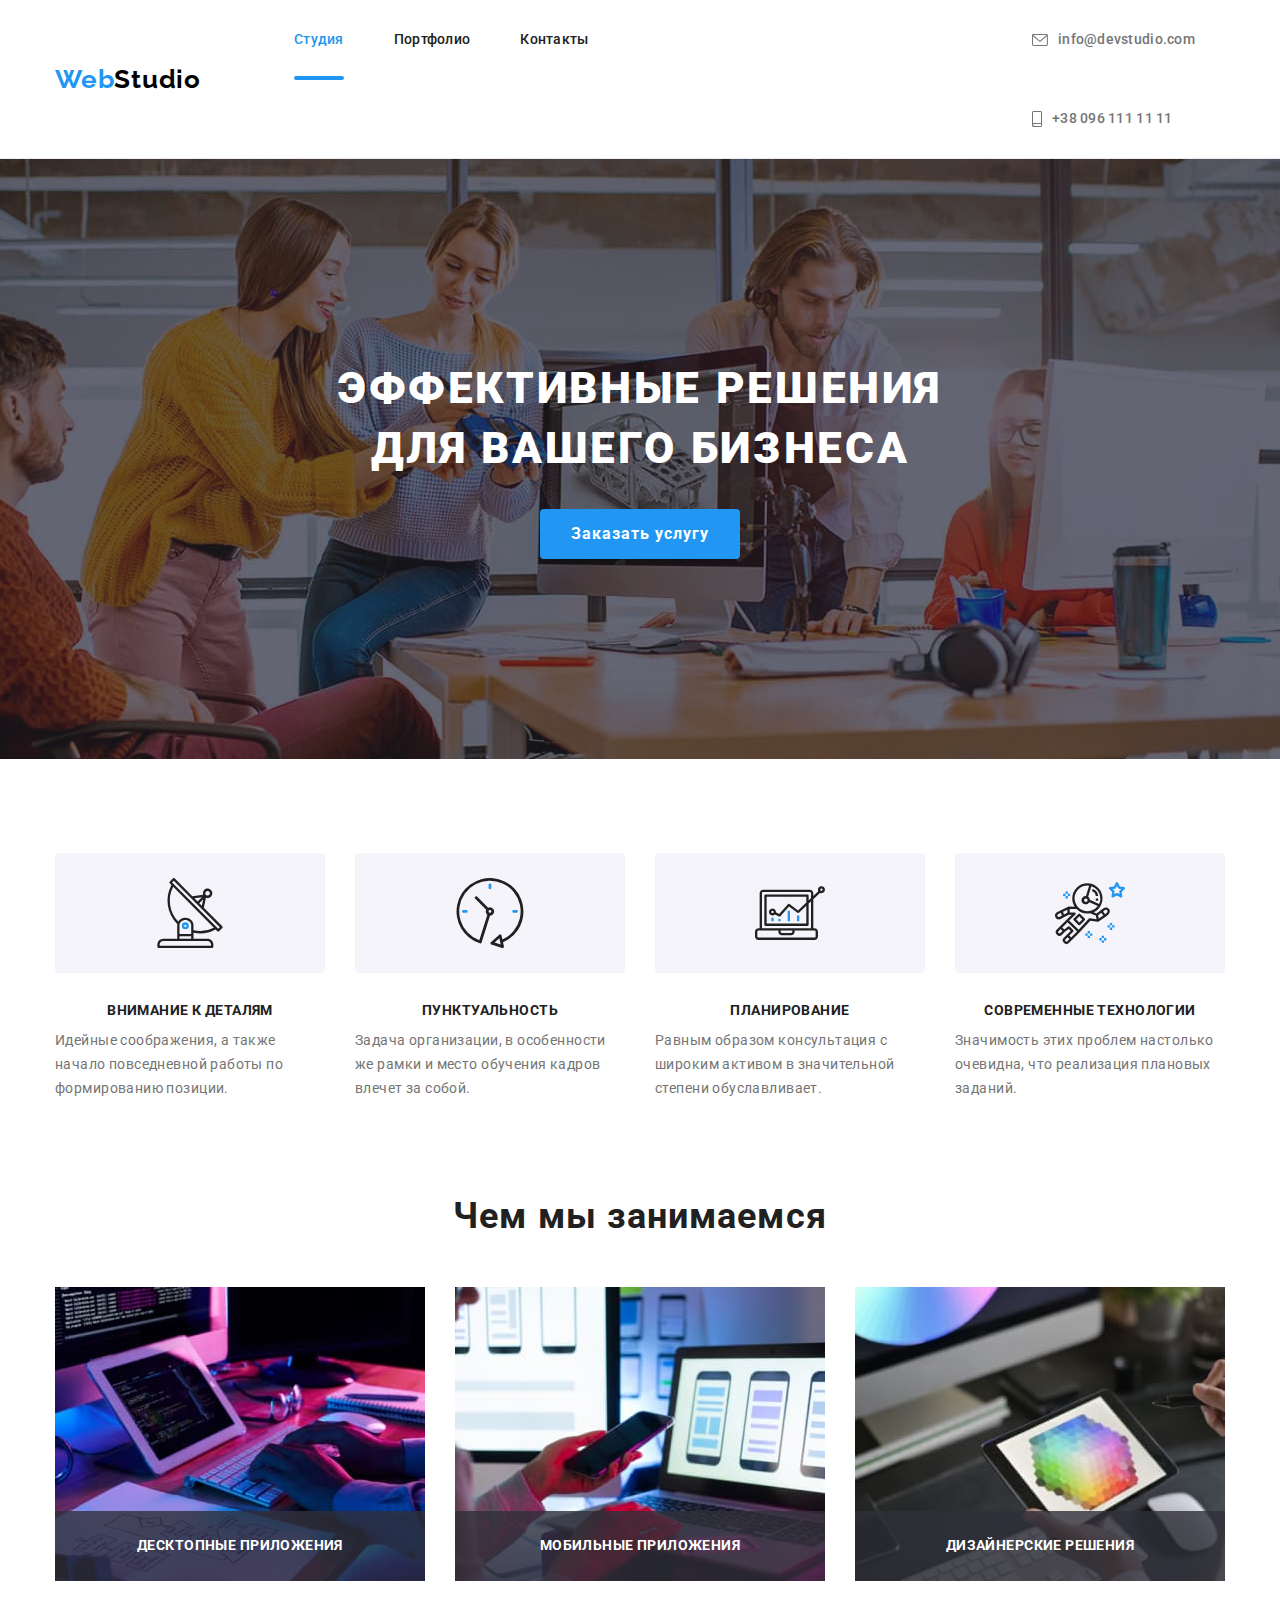
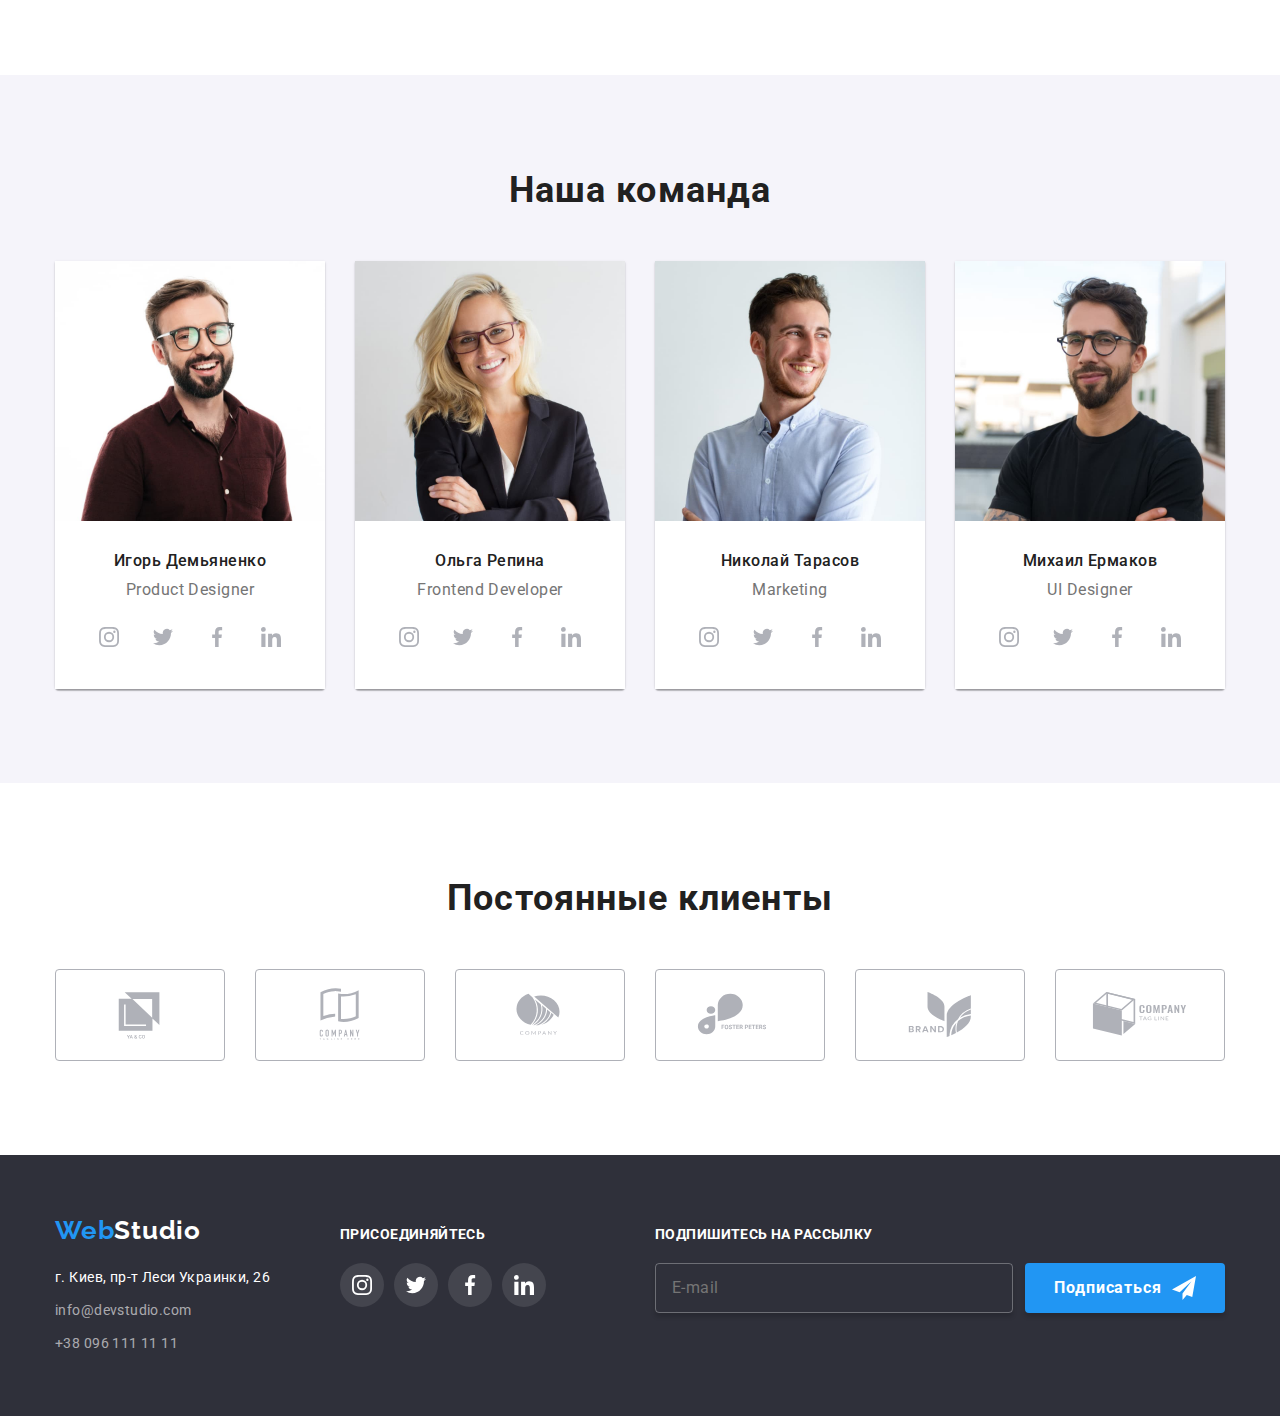
==== commit ff33ee62: "modal" ====
--- a/index.html
+++ b/index.html
@@ -73,7 +73,9 @@
                 >
               </li>
               <li class="contacts__item">
-                <a class="contacts__link" href="tel:+380961111111"
+                <a
+                  class="contacts__link contacts__link--phone"
+                  href="tel:+380961111111"
                   ><svg class="contacts__icon" width="10" height="16">
                     <use href="./images/icons.svg#smartphone"></use></svg
                   ><span class="contacts__label">+38 096 111 11 11</span></a
--- a/css/main.min.css
+++ b/css/main.min.css
@@ -1,3 +1,3 @@
 /*! modern-normalize v1.1.0 | MIT License | https://github.com/sindresorhus/modern-normalize */*,::before,::after{-webkit-box-sizing:border-box;box-sizing:border-box}html{line-height:1.15;-webkit-text-size-adjust:100%;-moz-tab-size:4;-o-tab-size:4;tab-size:4}body{margin:0;font-family:system-ui,-apple-system,"Segoe UI",Roboto,Helvetica,Arial,sans-serif,"Apple Color Emoji","Segoe UI Emoji"}hr{height:0;color:inherit}abbr[title]{-webkit-text-decoration:underline dotted;text-decoration:underline dotted}b,strong{font-weight:bolder}code,kbd,samp,pre{font-family:ui-monospace, SFMono-Regular, Consolas, "Liberation Mono", Menlo,- monospace;font-size:1em}small{font-size:80%}sub,sup{font-size:75%;line-height:0;position:relative;vertical-align:baseline}sub{bottom:-0.25em}sup{top:-0.5em}table{text-indent:0;border-color:inherit}button,input,optgroup,select,textarea{font-family:inherit;font-size:100%;line-height:1.15;margin:0}button,select{text-transform:none}button,[type="button"],[type="reset"],[type="submit"]{-webkit-appearance:button}::-moz-focus-inner{border-style:none;padding:0}:-moz-focusring{outline:1px dotted ButtonText}:-moz-ui-invalid{box-shadow:none}legend{padding:0}progress{vertical-align:baseline}::-webkit-inner-spin-button,::-webkit-outer-spin-button{height:auto}[type="search"]{-webkit-appearance:textfield;outline-offset:-2px}::-webkit-search-decoration{-webkit-appearance:none}::-webkit-file-upload-button{-webkit-appearance:button;font:inherit}summary{display:list-item}h1,h2,h3,h4,h5,h6,p,ul{margin-top:0;margin-bottom:0}ul{list-style:none;padding:0}a{text-decoration:none}.visually-hidden{position:absolute;white-space:nowrap;width:1px;height:1px;overflow:hidden;border:0;padding:0;clip:rect(0 0 0 0);-webkit-clip-path:inset(50%);clip-path:inset(50%);margin:-1px}.features__title,.work__title,.team__title,.social-block__subtitle,.subscribe-section__subtitle{color:#212121;letter-spacing:0.03em;font-size:inherit;text-transform:uppercase}.features__text,.team__text{line-height:1.71;letter-spacing:0.03em}.button,.features__box,.work__overlay,.social-list__link,.clients__link,.button-close,.form-agreement{display:-webkit-box;display:-ms-flexbox;display:flex;-webkit-box-align:center;-ms-flex-align:center;align-items:center;-webkit-box-pack:center;-ms-flex-pack:center;justify-content:center}body{background-color:#fff;color:#757575;font-family:Roboto,sans-serif;font-size:14px}.section{padding-top:60px;padding-bottom:60px}@media screen and (min-width: 1200px){.section{padding-top:94px;padding-bottom:94px}}.section__title{margin-bottom:30px;color:#212121;font-size:28px;line-height:1.18;letter-spacing:0.03em;text-align:center}@media screen and (min-width: 1200px){.section__title{margin-bottom:50px;font-size:36px;line-height:1.17}}.container{padding-left:15px;padding-right:15px;margin:0 auto}@media screen and (min-width: 480px){.container{width:480px}}@media screen and (min-width: 768px){.container{width:768px}}@media screen and (min-width: 1200px){.container{width:1200px}}.button{margin-left:auto;margin-right:auto;width:200px;height:50px;padding:0;border:none;cursor:pointer;color:#fff;background-color:#2196f3;-webkit-box-shadow:0px 4px 4px rgba(0,0,0,0.15);box-shadow:0px 4px 4px rgba(0,0,0,0.15);font-family:inherit;font-weight:700;font-size:16px;line-height:1.88;letter-spacing:0.06em;border-radius:4px;-webkit-transition:background-color 250ms cubic-bezier(0.4, 0, 0.2, 1);transition:background-color 250ms cubic-bezier(0.4, 0, 0.2, 1)}.button:hover,.button:focus{background-color:#188ce8}.logo{display:block;font-family:Raleway,sans-serif;font-weight:700;font-size:24px;line-height:1.17;letter-spacing:0.03em;color:#2196f3}@media screen and (min-width: 1200px){.logo{font-size:26px;line-height:1.19}}.logo__dark{color:#000}.logo__light{color:#fff}.header{border-bottom:1px solid #ececec;position:relative}.header__logo{padding-top:24px;padding-bottom:23px;margin-right:93px}.navigation{display:-webkit-box;display:-ms-flexbox;display:flex;-webkit-box-align:center;-ms-flex-align:center;align-items:center;-webkit-box-pack:justify;-ms-flex-pack:justify;justify-content:space-between}.button-menu{display:-webkit-inline-box;display:-ms-inline-flexbox;display:inline-flex;padding:0;border:0;background-color:transparent}.button-menu__icon-cross{display:none}.button-menu.is-open .button-menu__icon-cross{display:block}.button-menu.is-open .button-menu__icon-menu{display:none}.menu-container{position:absolute;top:100%;left:0;width:100%;height:796px;padding:48px 40px;background-color:#fff}.menu-container.is-open{display:block}@media screen and (max-width: calc(768px - 1px)){.menu-container{display:none}}.navigation__list,.contacts{font-weight:500;line-height:1.17;letter-spacing:0.02em}.navigation__item:not(:last-child){margin-right:50px}.navigation__link{padding-top:32px;padding-bottom:31px;display:block;color:#212121;-webkit-transition:color 250ms cubic-bezier(0.4, 0, 0.2, 1);transition:color 250ms cubic-bezier(0.4, 0, 0.2, 1)}.navigation__link:hover,.navigation__link:focus{color:#2196f3}.navigation__link--current{position:relative;color:#2196f3}.navigation__link--current::after{display:inline-block;content:"";position:absolute;left:0;bottom:-1px;width:100%;height:4px;border-radius:2px;background-color:#2196f3}.contacts__item:not(:last-child){margin-right:30px}.contacts__link{padding-top:32px;padding-bottom:31px;display:-webkit-box;display:-ms-flexbox;display:flex;-webkit-box-align:center;-ms-flex-align:center;align-items:center;color:#757575;-webkit-transition:color 250ms cubic-bezier(0.4, 0, 0.2, 1);transition:color 250ms cubic-bezier(0.4, 0, 0.2, 1)}.contacts__link:hover,.contacts__link:focus{color:#2196f3}.contacts__icon{margin-right:10px;fill:currentColor}.hero{padding-top:118px;padding-bottom:118px;height:400px;margin-right:auto;margin-left:auto;background-image:-webkit-gradient(linear, left top, right top, from(rgba(47,48,58,0.4)), to(rgba(47,48,58,0.4))),url(../images/hero.jpg);background-image:linear-gradient(to right, rgba(47,48,58,0.4), rgba(47,48,58,0.4)),url(../images/hero.jpg);background-color:#c4c4c4;background-repeat:no-repeat;background-position:center;background-size:cover;color:#fff;text-align:center}@media screen and (min-width: 1200px){.hero{padding-top:200px;padding-bottom:200px;height:600px;max-width:1600px}}.hero__title{margin-bottom:30px;font-weight:900;font-size:26px;line-height:1.62;letter-spacing:0.06em;text-transform:uppercase}@media screen and (min-width: 1200px){.hero__title{font-size:44px;line-height:1.36}}@media screen and (min-width: 768px){.features{display:-webkit-box;display:-ms-flexbox;display:flex;-ms-flex-wrap:wrap;flex-wrap:wrap;margin:calc((-1) * 30px / 2)}}@media screen and (min-width: 768px){.features__item{-ms-flex-preferred-size:calc((100% - 2 * 30px) / 2);flex-basis:calc((100% - 2 * 30px) / 2);margin:calc(30px / 2)}}@media screen and (min-width: 1200px){.features__item{-ms-flex-preferred-size:calc((100% - 4 * 30px) / 4);flex-basis:calc((100% - 4 * 30px) / 4);margin:calc(30px / 2)}}@media screen and (max-width: calc(768px - 1px)){.features__item:not(:last-child){margin-bottom:30px}}.features__box{height:120px;background-color:#f5f4fa;border-radius:4px;margin-bottom:30px}.features__title{text-align:center;margin-bottom:10px;line-height:1.14}.section--no-padding-top{padding-top:0}@media screen and (max-width: calc(1200px - 1px)){.section--hiden{display:none}}.work{display:-webkit-box;display:-ms-flexbox;display:flex;margin:calc((-1) * 30px / 2)}.work__item{-ms-flex-preferred-size:calc((100% - 3 * 30px) / 3);flex-basis:calc((100% - 3 * 30px) / 3);margin:calc(30px / 2)}.work__image{display:block;max-width:100%}.work__thumb{position:relative}.work__overlay{position:absolute;width:100%;height:70px;bottom:0;background-color:rgba(47,48,58,0.8)}.work__title{color:#fff;line-height:1.14;letter-spacing:0.03em}.social-list{display:-webkit-box;display:-ms-flexbox;display:flex;-ms-flex-wrap:wrap;flex-wrap:wrap;-webkit-box-pack:center;-ms-flex-pack:center;justify-content:center}.social-list__item:not(:last-child){margin-right:10px}.social-list__link{height:44px;width:44px;border-radius:50%;color:#afb1b8;background-color:#fff;-webkit-transition:color 250ms cubic-bezier(0.4, 0, 0.2, 1),background-color 250ms cubic-bezier(0.4, 0, 0.2, 1);transition:color 250ms cubic-bezier(0.4, 0, 0.2, 1),background-color 250ms cubic-bezier(0.4, 0, 0.2, 1)}.social-list__link:hover,.social-list__link:focus{color:#fff;background-color:#2196f3}.social-list__icon{fill:currentColor}.section--other-background{background-color:#f5f4fa}@media screen and (min-width: 768px){.team{display:-webkit-box;display:-ms-flexbox;display:flex;-ms-flex-wrap:wrap;flex-wrap:wrap;margin:calc((-1) * 30px / 2)}}.team__item{-webkit-box-shadow:0px 1px 3px rgba(0,0,0,0.12),0px 1px 1px rgba(0,0,0,0.14),0px 2px 1px rgba(0,0,0,0.2);box-shadow:0px 1px 3px rgba(0,0,0,0.12),0px 1px 1px rgba(0,0,0,0.14),0px 2px 1px rgba(0,0,0,0.2);border-radius:0px 0px 4px 4px}@media screen and (min-width: 768px){.team__item{-ms-flex-preferred-size:calc((100% - 2 * 30px) / 2);flex-basis:calc((100% - 2 * 30px) / 2);margin:calc(30px / 2)}}@media screen and (min-width: 1200px){.team__item{-ms-flex-preferred-size:calc((100% - 4 * 30px) / 4);flex-basis:calc((100% - 4 * 30px) / 4);margin:calc(30px / 2)}}@media screen and (max-width: calc(768px - 1px)){.team__item:not(:last-child){margin-bottom:30px}}.team__image{display:block;max-width:100%}.team__box{padding-top:30px;padding-bottom:24px;max-width:100%;text-align:center;background-color:#fff;font-size:16px;line-height:1.19}@media screen and (min-width: 1200px){.team__box{padding-bottom:30px}}.team__title{margin-bottom:10px;font-weight:500;text-transform:none}.team__text{line-height:1.19;margin-bottom:16px}.clients{display:-webkit-box;display:-ms-flexbox;display:flex;-ms-flex-wrap:wrap;flex-wrap:wrap;margin:calc((-1) * 30px / 2)}.clients__item{-ms-flex-preferred-size:calc((100% - 2 * 30px) / 2);flex-basis:calc((100% - 2 * 30px) / 2);margin:calc(30px / 2)}@media screen and (min-width: 768px){.clients__item{-ms-flex-preferred-size:calc((100% - 3 * 30px) / 3);flex-basis:calc((100% - 3 * 30px) / 3);margin:calc(30px / 2)}}@media screen and (min-width: 1200px){.clients__item{-ms-flex-preferred-size:calc((100% - 6 * 30px) / 6);flex-basis:calc((100% - 6 * 30px) / 6);margin:calc(30px / 2)}}.clients__link{height:92px;color:#afb1b8;background-color:#fff;border:1px solid #afb1b8;border-radius:4px;-webkit-transition:color 250ms cubic-bezier(0.4, 0, 0.2, 1),border-color 250ms cubic-bezier(0.4, 0, 0.2, 1);transition:color 250ms cubic-bezier(0.4, 0, 0.2, 1),border-color 250ms cubic-bezier(0.4, 0, 0.2, 1)}.clients__link:hover,.clients__link:focus{color:#2196f3;border-color:#2196f3}.clients__icon{fill:currentColor}.footer{text-align:center;padding-top:60px;padding-bottom:60px;background-color:#2f303a}@media screen and (min-width: 1200px){.footer{text-align:left}}@media screen and (min-width: 768px){.container--footer{display:-webkit-box;display:-ms-flexbox;display:flex;-ms-flex-wrap:wrap;flex-wrap:wrap;-webkit-box-align:baseline;-ms-flex-align:baseline;align-items:baseline;-ms-flex-pack:distribute;justify-content:space-around}}@media screen and (min-width: 1200px){.container--footer{-ms-flex-wrap:nowrap;flex-wrap:nowrap;-webkit-box-pack:start;-ms-flex-pack:start;justify-content:flex-start}}.footer__main-block{margin:0 0 60px}@media screen and (min-width: 1200px){.footer__main-block{margin:0}}.adress{margin-top:20px}.adress__list{font-style:normal;font-weight:400;line-height:1.71;letter-spacing:0.03em}.adress__link{color:rgba(255,255,255,0.6);-webkit-transition:color 250ms cubic-bezier(0.4, 0, 0.2, 1);transition:color 250ms cubic-bezier(0.4, 0, 0.2, 1)}.adress__link:hover,.adress__link:focus{color:#2196f3}.adress__link--map{color:#fff}.adress__item:not(:last-child){margin-bottom:8px}@media screen and (min-width: 1200px){.adress__item:not(:last-child){margin-bottom:9px}}.social-block{margin:0 0 60px}@media screen and (min-width: 1200px){.social-block{margin:0 0 0 70px}}.social-block__subtitle,.subscribe-section__subtitle{margin-bottom:20px;color:#fff;line-height:1.14}.social-list__link--footer{color:#fff;background-color:rgba(255,255,255,0.1)}.social-list__link--footer:hover,.social-list__link--footer:focus{background-color:#2196f3}@media screen and (min-width: 1200px){.subscribe-section{margin-left:auto}}@media screen and (min-width: 1200px){.subscribe-form{display:-webkit-box;display:-ms-flexbox;display:flex}}.subscribe-form__input{width:100%;height:50px;margin:0 0 20px;padding-left:16px;padding-right:0;background-color:inherit;border:1px solid rgba(255,255,255,0.3);-webkit-box-shadow:0px 4px 4px rgba(0,0,0,0.15);box-shadow:0px 4px 4px rgba(0,0,0,0.15);border-radius:4px}.subscribe-form__input::-webkit-input-placeholder{font-size:16px;line-height:1.25;letter-spacing:0.03em;color:rgba(255,255,255,0.6)}.subscribe-form__input:-ms-input-placeholder{font-size:16px;line-height:1.25;letter-spacing:0.03em;color:rgba(255,255,255,0.6)}.subscribe-form__input::-ms-input-placeholder{font-size:16px;line-height:1.25;letter-spacing:0.03em;color:rgba(255,255,255,0.6)}.subscribe-form__input::placeholder{font-size:16px;line-height:1.25;letter-spacing:0.03em;color:rgba(255,255,255,0.6)}@media screen and (min-width: 768px){.subscribe-form__input{width:450px}}@media screen and (min-width: 1200px){.subscribe-form__input{width:358px;margin:0 12px 0 0}}.button__icon{margin-left:10px;fill:#fff}.backdrop{position:fixed;top:0;left:0;overflow-y:scroll;width:100%;height:100%;background-color:rgba(0,0,0,0.2);opacity:1;visibility:visible;-webkit-transition:opacity 2500ms cubic-bezier(0.4, 0, 0.2, 1),visibility 2500ms cubic-bezier(0.4, 0, 0.2, 1);transition:opacity 2500ms cubic-bezier(0.4, 0, 0.2, 1),visibility 2500ms cubic-bezier(0.4, 0, 0.2, 1)}.backdrop--hidden{visibility:hidden;opacity:0;pointer-events:none}.modal{position:absolute;padding:40px;max-width:450px;width:100%;height:609px;top:50%;left:50%;-webkit-transform:translate(-50%, -50%) scale(1);transform:translate(-50%, -50%) scale(1);background-color:#fff;-webkit-box-shadow:0px 1px 3px rgba(0,0,0,0.12),0px 1px 1px rgba(0,0,0,0.14),0px 2px 1px rgba(0,0,0,0.2);box-shadow:0px 1px 3px rgba(0,0,0,0.12),0px 1px 1px rgba(0,0,0,0.14),0px 2px 1px rgba(0,0,0,0.2);border-radius:4px;opacity:1;-webkit-transition:opacity 2500ms cubic-bezier(0.4, 0, 0.2, 1),-webkit-transform 2500ms cubic-bezier(0.4, 0, 0.2, 1);transition:opacity 2500ms cubic-bezier(0.4, 0, 0.2, 1),-webkit-transform 2500ms cubic-bezier(0.4, 0, 0.2, 1);transition:opacity 2500ms cubic-bezier(0.4, 0, 0.2, 1),transform 2500ms cubic-bezier(0.4, 0, 0.2, 1);transition:opacity 2500ms cubic-bezier(0.4, 0, 0.2, 1),transform 2500ms cubic-bezier(0.4, 0, 0.2, 1),-webkit-transform 2500ms cubic-bezier(0.4, 0, 0.2, 1)}@media screen and (min-width: 1200px){.modal{width:528px;height:581px}}.backdrop--hidden .modal{-webkit-transform:translate(-50%, -50%) scale(0);transform:translate(-50%, -50%) scale(0);opacity:0}.button-close{position:absolute;top:8px;right:8px;padding:0;height:30px;width:30px;cursor:pointer;border-radius:50%;background-color:#fff;color:#000;border:1px solid rgba(0,0,0,0.1);-webkit-transition:color 250ms cubic-bezier(0.4, 0, 0.2, 1);transition:color 250ms cubic-bezier(0.4, 0, 0.2, 1)}.button-close:hover,.button-close:focus{color:#2196f3}.button-close__icon{fill:currentColor}.modal-form__title{display:block;margin-bottom:12px;text-align:center;font-size:20px;line-height:1.5;letter-spacing:0.03em;color:#212121}@media screen and (min-width: 1200px){.modal-form__title{line-height:1.15}}.modal-form__field{position:relative;display:-webkit-box;display:-ms-flexbox;display:flex;-webkit-box-orient:vertical;-webkit-box-direction:normal;-ms-flex-direction:column;flex-direction:column;font-size:12px;line-height:1.17;letter-spacing:0.01em;color:#212121;-webkit-transition:color 250ms cubic-bezier(0.4, 0, 0.2, 1);transition:color 250ms cubic-bezier(0.4, 0, 0.2, 1)}.modal-form__field:focus-within{color:#2196f3}.modal-form__field+.modal-form__field{margin-top:10px}.modal-form__label{color:#757575}.modal-form__input{display:block;height:40px;padding-left:42px;margin-top:4px;line-height:inherit;border:1px solid rgba(33,33,33,0.2);border-radius:4px;-webkit-transition:border-color 250ms cubic-bezier(0.4, 0, 0.2, 1);transition:border-color 250ms cubic-bezier(0.4, 0, 0.2, 1)}.modal-form__field:focus-within .modal-form__input{border-color:#2196f3}.modal-form__textarea{display:block;height:120px;padding:12px 16px;margin-top:4px;line-height:inherit;border:1px solid rgba(33,33,33,0.2);border-radius:4px;-webkit-transition:border-color 250ms cubic-bezier(0.4, 0, 0.2, 1);transition:border-color 250ms cubic-bezier(0.4, 0, 0.2, 1);resize:none}.modal-form__field:focus-within .modal-form__textarea{border-color:#2196f3}.modal-form__textarea::-webkit-input-placeholder{font-size:14px;line-height:1.14;letter-spacing:0.01em;color:rgba(117,117,117,0.5)}.modal-form__textarea:-ms-input-placeholder{font-size:14px;line-height:1.14;letter-spacing:0.01em;color:rgba(117,117,117,0.5)}.modal-form__textarea::-ms-input-placeholder{font-size:14px;line-height:1.14;letter-spacing:0.01em;color:rgba(117,117,117,0.5)}.modal-form__textarea::placeholder{font-size:14px;line-height:1.14;letter-spacing:0.01em;color:rgba(117,117,117,0.5)}@media screen and (min-width: 1200px){.modal-form__textarea::-webkit-input-placeholder{font-size:12px;line-height:1.17}.modal-form__textarea:-ms-input-placeholder{font-size:12px;line-height:1.17}.modal-form__textarea::-ms-input-placeholder{font-size:12px;line-height:1.17}.modal-form__textarea::placeholder{font-size:12px;line-height:1.17}.modal-form__field:focus-within .modal-form__textarea::-webkit-input-placeholder{font-size:14px;line-height:1.14}.modal-form__field:focus-within .modal-form__textarea:-ms-input-placeholder{font-size:14px;line-height:1.14}.modal-form__field:focus-within .modal-form__textarea::-ms-input-placeholder{font-size:14px;line-height:1.14}.modal-form__field:focus-within .modal-form__textarea::placeholder{font-size:14px;line-height:1.14}}.modal-form__icon{position:absolute;top:38px;left:12px;-webkit-transform:translateY(-50%);transform:translateY(-50%);fill:currentColor}.form-agreement{margin-top:20px;margin-bottom:30px;font-size:12px;line-height:1.17;letter-spacing:0.03em}@media screen and (min-width: 1200px){.form-agreement{height:24px;font-size:14px;line-height:1.71}}.form-agreement__icon{margin-right:8px;fill:#fff;border:2px solid #212121;border-radius:2px;-webkit-transition:border-color 250ms cubic-bezier(0.4, 0, 0.2, 1);transition:border-color 250ms cubic-bezier(0.4, 0, 0.2, 1)}.form-agreement__input:focus+.form-agreement__icon{border-color:#2196f3}.form-agreement__input:checked+.form-agreement__icon{background-color:#2196f3;border:0}.form-agreement__link{text-decoration:underline;color:#2196f3}.filtre{display:-webkit-box;display:-ms-flexbox;display:flex;-ms-flex-wrap:wrap;flex-wrap:wrap;margin-bottom:40px}@media screen and (min-width: 768px){.filtre{-webkit-box-pack:center;-ms-flex-pack:center;justify-content:center;margin-bottom:30px}}@media screen and (min-width: 1200px){.filtre{margin-bottom:50px}}@media screen and (max-width: calc(768px - 1px)){.filtre__item:nth-child(-n+3){margin-bottom:15px}}.filtre__item:not(:last-child){margin-right:8px}@media screen and (max-width: 272px){.filtre__item:not(:last-child){margin-bottom:15px}}.filtre-button{padding:6px 22px;font-weight:500;font-size:16px;letter-spacing:0.03em;line-height:1.63;color:#212121;background-color:#f5f4fa;cursor:pointer;border:none;border-radius:4px;-webkit-transition:color 250ms cubic-bezier(0.4, 0, 0.2, 1),background-color 250ms cubic-bezier(0.4, 0, 0.2, 1),-webkit-box-shadow 250ms cubic-bezier(0.4, 0, 0.2, 1);transition:color 250ms cubic-bezier(0.4, 0, 0.2, 1),background-color 250ms cubic-bezier(0.4, 0, 0.2, 1),-webkit-box-shadow 250ms cubic-bezier(0.4, 0, 0.2, 1);transition:color 250ms cubic-bezier(0.4, 0, 0.2, 1),background-color 250ms cubic-bezier(0.4, 0, 0.2, 1),box-shadow 250ms cubic-bezier(0.4, 0, 0.2, 1);transition:color 250ms cubic-bezier(0.4, 0, 0.2, 1),background-color 250ms cubic-bezier(0.4, 0, 0.2, 1),box-shadow 250ms cubic-bezier(0.4, 0, 0.2, 1),-webkit-box-shadow 250ms cubic-bezier(0.4, 0, 0.2, 1)}.filtre-button:hover,.filtre-button:focus{color:#fff;background-color:#2196f3;-webkit-box-shadow:0px 3px 1px rgba(0,0,0,0.1),0px 1px 2px rgba(0,0,0,0.08),0px 2px 2px rgba(0,0,0,0.12);box-shadow:0px 3px 1px rgba(0,0,0,0.1),0px 1px 2px rgba(0,0,0,0.08),0px 2px 2px rgba(0,0,0,0.12)}.filtre-button--current{color:#fff;background-color:#2196f3;-webkit-box-shadow:0px 3px 1px rgba(0,0,0,0.1),0px 1px 2px rgba(0,0,0,0.08),0px 2px 2px rgba(0,0,0,0.12);box-shadow:0px 3px 1px rgba(0,0,0,0.1),0px 1px 2px rgba(0,0,0,0.08),0px 2px 2px rgba(0,0,0,0.12)}@media screen and (min-width: 768px){.gallery{display:-webkit-box;display:-ms-flexbox;display:flex;-ms-flex-wrap:wrap;flex-wrap:wrap;margin:calc((-1) * 30px / 2)}}@media screen and (min-width: 768px){.gallery__item{-ms-flex-preferred-size:calc((100% - 2 * 30px) / 2);flex-basis:calc((100% - 2 * 30px) / 2);margin:calc(30px / 2)}}@media screen and (min-width: 1200px){.gallery__item{-ms-flex-preferred-size:calc((100% - 3 * 30px) / 3);flex-basis:calc((100% - 3 * 30px) / 3);margin:calc(30px / 2)}}@media screen and (max-width: calc(768px - 1px)){.gallery__item:not(:last-child){margin-bottom:30px}}.gallery__link{display:-webkit-box;display:-ms-flexbox;display:flex;-webkit-box-orient:vertical;-webkit-box-direction:normal;-ms-flex-direction:column;flex-direction:column;height:100%;-webkit-transition:-webkit-box-shadow 250ms cubic-bezier(0.4, 0, 0.2, 1);transition:-webkit-box-shadow 250ms cubic-bezier(0.4, 0, 0.2, 1);transition:box-shadow 250ms cubic-bezier(0.4, 0, 0.2, 1);transition:box-shadow 250ms cubic-bezier(0.4, 0, 0.2, 1), -webkit-box-shadow 250ms cubic-bezier(0.4, 0, 0.2, 1)}.gallery__link:hover,.gallery__link:focus{-webkit-box-shadow:0px 1px 1px rgba(0,0,0,0.12),0px 4px 4px rgba(0,0,0,0.06),1px 4px 6px rgba(0,0,0,0.16);box-shadow:0px 1px 1px rgba(0,0,0,0.12),0px 4px 4px rgba(0,0,0,0.06),1px 4px 6px rgba(0,0,0,0.16)}.gallery__thumb{position:relative;overflow:hidden}.gallery__actions{position:absolute;width:100%;height:100%;bottom:0;padding:77px 24px;background-color:rgba(33,150,243,0.9);color:#fff;font-size:18px;line-height:1.56;letter-spacing:0.03em;-webkit-transform:translateY(101%);transform:translateY(101%);-webkit-transition:-webkit-transform 250ms cubic-bezier(0.4, 0, 0.2, 1);transition:-webkit-transform 250ms cubic-bezier(0.4, 0, 0.2, 1);transition:transform 250ms cubic-bezier(0.4, 0, 0.2, 1);transition:transform 250ms cubic-bezier(0.4, 0, 0.2, 1), -webkit-transform 250ms cubic-bezier(0.4, 0, 0.2, 1)}.gallery__link:hover .gallery__actions,.gallery__link:focus .gallery__actions{-webkit-transform:translateY(0);transform:translateY(0)}@media screen and (min-width: 768px){.gallery__actions{padding-top:49px}}@media screen and (min-width: 1200px){.gallery__actions{padding-top:63px;padding-bottom:63px}}.gallery__image{display:block;max-width:100%}.gallery__description{-webkit-box-flex:1;-ms-flex-positive:1;flex-grow:1;padding:20px 24px;border:1px solid #eee;border-top:0}.gallery__title{margin-bottom:4px;color:#212121;font-size:18px;line-height:2;letter-spacing:0.06em}.gallery__text{color:#757575;font-size:16px;line-height:1.89;letter-spacing:0.03em}
+ monospace;font-size:1em}small{font-size:80%}sub,sup{font-size:75%;line-height:0;position:relative;vertical-align:baseline}sub{bottom:-0.25em}sup{top:-0.5em}table{text-indent:0;border-color:inherit}button,input,optgroup,select,textarea{font-family:inherit;font-size:100%;line-height:1.15;margin:0}button,select{text-transform:none}button,[type="button"],[type="reset"],[type="submit"]{-webkit-appearance:button}::-moz-focus-inner{border-style:none;padding:0}:-moz-focusring{outline:1px dotted ButtonText}:-moz-ui-invalid{box-shadow:none}legend{padding:0}progress{vertical-align:baseline}::-webkit-inner-spin-button,::-webkit-outer-spin-button{height:auto}[type="search"]{-webkit-appearance:textfield;outline-offset:-2px}::-webkit-search-decoration{-webkit-appearance:none}::-webkit-file-upload-button{-webkit-appearance:button;font:inherit}summary{display:list-item}h1,h2,h3,h4,h5,h6,p,ul{margin-top:0;margin-bottom:0}ul{list-style:none;padding:0}a{text-decoration:none}button{cursor:pointer}.visually-hidden{position:absolute;white-space:nowrap;width:1px;height:1px;overflow:hidden;border:0;padding:0;clip:rect(0 0 0 0);-webkit-clip-path:inset(50%);clip-path:inset(50%);margin:-1px}.features__title,.work__title,.team__title,.social-block__subtitle,.subscribe-section__subtitle{color:#212121;letter-spacing:0.03em;font-size:inherit;text-transform:uppercase}.features__text,.team__text{line-height:1.71;letter-spacing:0.03em}.button,.features__box,.work__overlay,.social-list__link,.clients__link,.button-close,.form-agreement{display:-webkit-box;display:-ms-flexbox;display:flex;-webkit-box-align:center;-ms-flex-align:center;align-items:center;-webkit-box-pack:center;-ms-flex-pack:center;justify-content:center}body{background-color:#fff;color:#757575;font-family:Roboto,sans-serif;font-size:14px}body.modal-open{overflow:hidden}.section{padding-top:60px;padding-bottom:60px}@media screen and (min-width: 1200px){.section{padding-top:94px;padding-bottom:94px}}.section__title{margin-bottom:30px;color:#212121;font-size:28px;line-height:1.18;letter-spacing:0.03em;text-align:center}@media screen and (min-width: 1200px){.section__title{margin-bottom:50px;font-size:36px;line-height:1.17}}.container{padding-left:15px;padding-right:15px;margin:0 auto}@media screen and (min-width: 480px){.container{width:480px}}@media screen and (min-width: 768px){.container{width:768px}}@media screen and (min-width: 1200px){.container{width:1200px}}.button{margin-left:auto;margin-right:auto;width:200px;height:50px;padding:0;border:none;color:#fff;background-color:#2196f3;-webkit-box-shadow:0px 4px 4px rgba(0,0,0,0.15);box-shadow:0px 4px 4px rgba(0,0,0,0.15);font-family:inherit;font-weight:700;font-size:16px;line-height:1.88;letter-spacing:0.06em;border-radius:4px;-webkit-transition:background-color 250ms cubic-bezier(0.4, 0, 0.2, 1);transition:background-color 250ms cubic-bezier(0.4, 0, 0.2, 1)}.button:hover,.button:focus{background-color:#188ce8}.logo{display:block;font-family:Raleway,sans-serif;font-weight:700;font-size:24px;line-height:1.17;letter-spacing:0.03em;color:#2196f3}@media screen and (min-width: 1200px){.logo{font-size:26px;line-height:1.19}}.logo__dark{color:#000}.logo__light{color:#fff}.header{border-bottom:1px solid #ececec;position:relative}.header__logo{padding-top:16px;padding-bottom:15px}@media screen and (min-width: 768px){.header__logo{margin-right:88px;padding-top:26px;padding-bottom:25px}}@media screen and (min-width: 1200px){.header__logo{margin-right:93px;padding-top:24px;padding-bottom:23px}}.navigation{display:-webkit-box;display:-ms-flexbox;display:flex;-webkit-box-align:center;-ms-flex-align:center;align-items:center;-webkit-box-pack:justify;-ms-flex-pack:justify;justify-content:space-between}.button-menu{display:-webkit-inline-box;display:-ms-inline-flexbox;display:inline-flex;padding:0;border:0;background-color:transparent}@media screen and (min-width: 768px){.button-menu{display:none}}.button-menu__icon-cross{display:none}.button-menu.is-open .button-menu__icon-cross{display:block}.button-menu.is-open .button-menu__icon-menu{display:none}.menu-container{font-weight:500;letter-spacing:0.02em;background-color:#fff}@media screen and (max-width: 768px){.menu-container{display:none;position:absolute;top:100%;left:0;width:100%;height:796px;padding:48px 40px}.menu-container.is-open{display:block}}@media screen and (min-width: 768px){.menu-container{display:-webkit-box;display:-ms-flexbox;display:flex;-webkit-box-pack:justify;-ms-flex-pack:justify;justify-content:space-between;-webkit-box-flex:1;-ms-flex-positive:1;flex-grow:1}}@media screen and (min-width: 768px){.navigation__list{display:-webkit-box;display:-ms-flexbox;display:flex}}.navigation__item:not(:last-child){margin-right:50px}.navigation__link{display:block;font-size:40px;line-height:1.18;color:#212121;-webkit-transition:color 250ms cubic-bezier(0.4, 0, 0.2, 1);transition:color 250ms cubic-bezier(0.4, 0, 0.2, 1)}.navigation__link:hover,.navigation__link:focus{color:#2196f3}@media screen and (min-width: 768px){.navigation__link{padding-top:32px;padding-bottom:31px;font-size:14px;line-height:1.14}}.navigation__link--current{position:relative;color:#2196f3}.navigation__link--current::after{display:inline-block;content:"";position:absolute;left:0;bottom:-1px;width:100%;height:4px;border-radius:2px;background-color:#2196f3}@media screen and (min-width: 1200px){.contacts__item:not(:last-child){margin-right:30px}}.contacts__link{font-size:24px;line-height:1.17;display:-webkit-box;display:-ms-flexbox;display:flex;-webkit-box-align:center;-ms-flex-align:center;align-items:center;color:#757575;-webkit-transition:color 250ms cubic-bezier(0.4, 0, 0.2, 1);transition:color 250ms cubic-bezier(0.4, 0, 0.2, 1)}@media screen and (min-width: 768px){.contacts__link{font-size:12px;line-height:1.17}}@media screen and (min-width: 1200px){.contacts__link{font-size:14px;line-height:1.14;padding-top:32px;padding-bottom:31px}}.contacts__link:hover,.contacts__link:focus{color:#2196f3}@media screen and (max-width: 768px){.contacts__link--phone{font-size:34px;line-height:1.18;color:#2196f3}}.contacts__icon{margin-right:10px;fill:currentColor}.hero{padding-top:118px;padding-bottom:118px;height:400px;margin-right:auto;margin-left:auto;background-image:-webkit-gradient(linear, left top, right top, from(rgba(47,48,58,0.4)), to(rgba(47,48,58,0.4))),url(../images/hero.jpg);background-image:linear-gradient(to right, rgba(47,48,58,0.4), rgba(47,48,58,0.4)),url(../images/hero.jpg);background-color:#c4c4c4;background-repeat:no-repeat;background-position:center;background-size:cover;color:#fff;text-align:center}@media screen and (min-width: 1200px){.hero{padding-top:200px;padding-bottom:200px;height:600px;max-width:1600px}}.hero__title{margin-bottom:30px;font-weight:900;font-size:26px;line-height:1.62;letter-spacing:0.06em;text-transform:uppercase}@media screen and (min-width: 1200px){.hero__title{font-size:44px;line-height:1.36}}@media screen and (min-width: 768px){.features{display:-webkit-box;display:-ms-flexbox;display:flex;-ms-flex-wrap:wrap;flex-wrap:wrap;margin:calc((-1) * 30px / 2)}}@media screen and (min-width: 768px){.features__item{-ms-flex-preferred-size:calc((100% - 2 * 30px) / 2);flex-basis:calc((100% - 2 * 30px) / 2);margin:calc(30px / 2)}}@media screen and (min-width: 1200px){.features__item{-ms-flex-preferred-size:calc((100% - 4 * 30px) / 4);flex-basis:calc((100% - 4 * 30px) / 4);margin:calc(30px / 2)}}@media screen and (max-width: calc(768px - 1px)){.features__item:not(:last-child){margin-bottom:30px}}.features__box{height:120px;background-color:#f5f4fa;border-radius:4px;margin-bottom:30px}.features__title{text-align:center;margin-bottom:10px;line-height:1.14}.section--no-padding-top{padding-top:0}@media screen and (max-width: calc(1200px - 1px)){.section--hiden{display:none}}.work{display:-webkit-box;display:-ms-flexbox;display:flex;margin:calc((-1) * 30px / 2)}.work__item{-ms-flex-preferred-size:calc((100% - 3 * 30px) / 3);flex-basis:calc((100% - 3 * 30px) / 3);margin:calc(30px / 2)}.work__image{display:block;max-width:100%}.work__thumb{position:relative}.work__overlay{position:absolute;width:100%;height:70px;bottom:0;background-color:rgba(47,48,58,0.8)}.work__title{color:#fff;line-height:1.14;letter-spacing:0.03em}.social-list{display:-webkit-box;display:-ms-flexbox;display:flex;-ms-flex-wrap:wrap;flex-wrap:wrap;-webkit-box-pack:center;-ms-flex-pack:center;justify-content:center}.social-list__item:not(:last-child){margin-right:10px}.social-list__link{height:44px;width:44px;border-radius:50%;color:#afb1b8;background-color:#fff;-webkit-transition:color 250ms cubic-bezier(0.4, 0, 0.2, 1),background-color 250ms cubic-bezier(0.4, 0, 0.2, 1);transition:color 250ms cubic-bezier(0.4, 0, 0.2, 1),background-color 250ms cubic-bezier(0.4, 0, 0.2, 1)}.social-list__link:hover,.social-list__link:focus{color:#fff;background-color:#2196f3}.social-list__icon{fill:currentColor}.section--other-background{background-color:#f5f4fa}@media screen and (min-width: 768px){.team{display:-webkit-box;display:-ms-flexbox;display:flex;-ms-flex-wrap:wrap;flex-wrap:wrap;margin:calc((-1) * 30px / 2)}}.team__item{-webkit-box-shadow:0px 1px 3px rgba(0,0,0,0.12),0px 1px 1px rgba(0,0,0,0.14),0px 2px 1px rgba(0,0,0,0.2);box-shadow:0px 1px 3px rgba(0,0,0,0.12),0px 1px 1px rgba(0,0,0,0.14),0px 2px 1px rgba(0,0,0,0.2);border-radius:0px 0px 4px 4px}@media screen and (min-width: 768px){.team__item{-ms-flex-preferred-size:calc((100% - 2 * 30px) / 2);flex-basis:calc((100% - 2 * 30px) / 2);margin:calc(30px / 2)}}@media screen and (min-width: 1200px){.team__item{-ms-flex-preferred-size:calc((100% - 4 * 30px) / 4);flex-basis:calc((100% - 4 * 30px) / 4);margin:calc(30px / 2)}}@media screen and (max-width: calc(768px - 1px)){.team__item:not(:last-child){margin-bottom:30px}}.team__image{display:block;max-width:100%}.team__box{padding-top:30px;padding-bottom:24px;max-width:100%;text-align:center;background-color:#fff;font-size:16px;line-height:1.19}@media screen and (min-width: 1200px){.team__box{padding-bottom:30px}}.team__title{margin-bottom:10px;font-weight:500;text-transform:none}.team__text{line-height:1.19;margin-bottom:16px}.clients{display:-webkit-box;display:-ms-flexbox;display:flex;-ms-flex-wrap:wrap;flex-wrap:wrap;margin:calc((-1) * 30px / 2)}.clients__item{-ms-flex-preferred-size:calc((100% - 2 * 30px) / 2);flex-basis:calc((100% - 2 * 30px) / 2);margin:calc(30px / 2)}@media screen and (min-width: 768px){.clients__item{-ms-flex-preferred-size:calc((100% - 3 * 30px) / 3);flex-basis:calc((100% - 3 * 30px) / 3);margin:calc(30px / 2)}}@media screen and (min-width: 1200px){.clients__item{-ms-flex-preferred-size:calc((100% - 6 * 30px) / 6);flex-basis:calc((100% - 6 * 30px) / 6);margin:calc(30px / 2)}}.clients__link{height:92px;color:#afb1b8;background-color:#fff;border:1px solid #afb1b8;border-radius:4px;-webkit-transition:color 250ms cubic-bezier(0.4, 0, 0.2, 1),border-color 250ms cubic-bezier(0.4, 0, 0.2, 1);transition:color 250ms cubic-bezier(0.4, 0, 0.2, 1),border-color 250ms cubic-bezier(0.4, 0, 0.2, 1)}.clients__link:hover,.clients__link:focus{color:#2196f3;border-color:#2196f3}.clients__icon{fill:currentColor}.footer{text-align:center;padding-top:60px;padding-bottom:60px;background-color:#2f303a}@media screen and (min-width: 1200px){.footer{text-align:left}}@media screen and (min-width: 768px){.container--footer{display:-webkit-box;display:-ms-flexbox;display:flex;-ms-flex-wrap:wrap;flex-wrap:wrap;-webkit-box-align:baseline;-ms-flex-align:baseline;align-items:baseline;-ms-flex-pack:distribute;justify-content:space-around}}@media screen and (min-width: 1200px){.container--footer{-ms-flex-wrap:nowrap;flex-wrap:nowrap;-webkit-box-pack:start;-ms-flex-pack:start;justify-content:flex-start}}.footer__main-block{margin:0 0 60px}@media screen and (min-width: 1200px){.footer__main-block{margin:0}}.adress{margin-top:20px}.adress__list{font-style:normal;font-weight:400;line-height:1.71;letter-spacing:0.03em}.adress__link{color:rgba(255,255,255,0.6);-webkit-transition:color 250ms cubic-bezier(0.4, 0, 0.2, 1);transition:color 250ms cubic-bezier(0.4, 0, 0.2, 1)}.adress__link:hover,.adress__link:focus{color:#2196f3}.adress__link--map{color:#fff}.adress__item:not(:last-child){margin-bottom:8px}@media screen and (min-width: 1200px){.adress__item:not(:last-child){margin-bottom:9px}}.social-block{margin:0 0 60px}@media screen and (min-width: 1200px){.social-block{margin:0 0 0 70px}}.social-block__subtitle,.subscribe-section__subtitle{margin-bottom:20px;color:#fff;line-height:1.14}.social-list__link--footer{color:#fff;background-color:rgba(255,255,255,0.1)}.social-list__link--footer:hover,.social-list__link--footer:focus{background-color:#2196f3}@media screen and (min-width: 1200px){.subscribe-section{margin-left:auto}}@media screen and (min-width: 1200px){.subscribe-form{display:-webkit-box;display:-ms-flexbox;display:flex}}.subscribe-form__input{width:100%;height:50px;margin:0 0 20px;padding-left:16px;padding-right:0;color:rgba(255,255,255,0.6);background-color:inherit;border:1px solid rgba(255,255,255,0.3);-webkit-box-shadow:0px 4px 4px rgba(0,0,0,0.15);box-shadow:0px 4px 4px rgba(0,0,0,0.15);border-radius:4px}.subscribe-form__input::-webkit-input-placeholder{font-size:16px;line-height:1.25;letter-spacing:0.03em}.subscribe-form__input:-ms-input-placeholder{font-size:16px;line-height:1.25;letter-spacing:0.03em}.subscribe-form__input::-ms-input-placeholder{font-size:16px;line-height:1.25;letter-spacing:0.03em}.subscribe-form__input::placeholder{font-size:16px;line-height:1.25;letter-spacing:0.03em}@media screen and (min-width: 768px){.subscribe-form__input{width:450px}}@media screen and (min-width: 1200px){.subscribe-form__input{width:358px;margin:0 12px 0 0}}.button__icon{margin-left:10px;fill:#fff}.backdrop{position:fixed;top:0;left:0;overflow-y:scroll;width:100%;height:100%;background-color:rgba(0,0,0,0.2);opacity:1;visibility:visible;-webkit-transition:opacity 250ms cubic-bezier(0.4, 0, 0.2, 1),visibility 250ms cubic-bezier(0.4, 0, 0.2, 1);transition:opacity 250ms cubic-bezier(0.4, 0, 0.2, 1),visibility 250ms cubic-bezier(0.4, 0, 0.2, 1)}@media screen and (max-width: 768px){.backdrop{padding-top:93px}}@media screen and (min-width: 768px) and (max-width: 1200px){.backdrop{padding-top:208px}}.backdrop--hidden{visibility:hidden;opacity:0;pointer-events:none}.modal{padding:40px;background-color:#fff;-webkit-box-shadow:0px 1px 3px rgba(0,0,0,0.12),0px 1px 1px rgba(0,0,0,0.14),0px 2px 1px rgba(0,0,0,0.2);box-shadow:0px 1px 3px rgba(0,0,0,0.12),0px 1px 1px rgba(0,0,0,0.14),0px 2px 1px rgba(0,0,0,0.2);border-radius:4px;opacity:1;-webkit-transition:opacity 250ms cubic-bezier(0.4, 0, 0.2, 1),-webkit-transform 250ms cubic-bezier(0.4, 0, 0.2, 1);transition:opacity 250ms cubic-bezier(0.4, 0, 0.2, 1),-webkit-transform 250ms cubic-bezier(0.4, 0, 0.2, 1);transition:opacity 250ms cubic-bezier(0.4, 0, 0.2, 1),transform 250ms cubic-bezier(0.4, 0, 0.2, 1);transition:opacity 250ms cubic-bezier(0.4, 0, 0.2, 1),transform 250ms cubic-bezier(0.4, 0, 0.2, 1),-webkit-transform 250ms cubic-bezier(0.4, 0, 0.2, 1)}@media screen and (max-width: 1200px){.modal{position:relative;max-width:450px;width:100%;height:609px;margin-right:auto;margin-left:auto}}@media screen and (min-width: 1200px){.modal{width:528px;height:581px;position:absolute;top:50%;left:50%;-webkit-transform:translate(-50%, -50%);transform:translate(-50%, -50%)}}.backdrop--hidden .modal{-webkit-transform:translate(-50%, -50%) scale(0);transform:translate(-50%, -50%) scale(0);opacity:0}.button-close{position:absolute;top:8px;right:8px;padding:0;height:30px;width:30px;border-radius:50%;background-color:#fff;color:#000;border:1px solid rgba(0,0,0,0.1);-webkit-transition:color 250ms cubic-bezier(0.4, 0, 0.2, 1);transition:color 250ms cubic-bezier(0.4, 0, 0.2, 1)}.button-close:hover,.button-close:focus{color:#2196f3}.button-close__icon{fill:currentColor}.modal-form__title{display:block;margin-bottom:12px;text-align:center;font-size:20px;line-height:1.5;letter-spacing:0.03em;color:#212121}@media screen and (min-width: 1200px){.modal-form__title{line-height:1.15}}.modal-form__field{position:relative;display:-webkit-box;display:-ms-flexbox;display:flex;-webkit-box-orient:vertical;-webkit-box-direction:normal;-ms-flex-direction:column;flex-direction:column;font-size:12px;line-height:1.17;letter-spacing:0.01em;color:#212121;-webkit-transition:color 250ms cubic-bezier(0.4, 0, 0.2, 1);transition:color 250ms cubic-bezier(0.4, 0, 0.2, 1)}.modal-form__field:focus-within{color:#2196f3}.modal-form__field+.modal-form__field{margin-top:10px}.modal-form__label{color:#757575}.modal-form__input{height:40px;width:100%;padding-left:42px;margin-top:4px;line-height:inherit;border:1px solid rgba(33,33,33,0.2);border-radius:4px;-webkit-transition:border-color 250ms cubic-bezier(0.4, 0, 0.2, 1);transition:border-color 250ms cubic-bezier(0.4, 0, 0.2, 1)}.modal-form__field:focus-within .modal-form__input{border-color:#2196f3}.modal-form__textarea{height:120px;width:100%;padding:12px 16px;margin-top:4px;line-height:inherit;border:1px solid rgba(33,33,33,0.2);border-radius:4px;-webkit-transition:border-color 250ms cubic-bezier(0.4, 0, 0.2, 1);transition:border-color 250ms cubic-bezier(0.4, 0, 0.2, 1);resize:none}.modal-form__field:focus-within .modal-form__textarea{border-color:#2196f3}.modal-form__textarea::-webkit-input-placeholder{font-size:14px;line-height:1.14;letter-spacing:0.01em;color:rgba(117,117,117,0.5)}.modal-form__textarea:-ms-input-placeholder{font-size:14px;line-height:1.14;letter-spacing:0.01em;color:rgba(117,117,117,0.5)}.modal-form__textarea::-ms-input-placeholder{font-size:14px;line-height:1.14;letter-spacing:0.01em;color:rgba(117,117,117,0.5)}.modal-form__textarea::placeholder{font-size:14px;line-height:1.14;letter-spacing:0.01em;color:rgba(117,117,117,0.5)}@media screen and (min-width: 1200px){.modal-form__textarea::-webkit-input-placeholder{font-size:12px;line-height:1.17}.modal-form__textarea:-ms-input-placeholder{font-size:12px;line-height:1.17}.modal-form__textarea::-ms-input-placeholder{font-size:12px;line-height:1.17}.modal-form__textarea::placeholder{font-size:12px;line-height:1.17}.modal-form__field:focus-within .modal-form__textarea::-webkit-input-placeholder{font-size:14px;line-height:1.14}.modal-form__field:focus-within .modal-form__textarea:-ms-input-placeholder{font-size:14px;line-height:1.14}.modal-form__field:focus-within .modal-form__textarea::-ms-input-placeholder{font-size:14px;line-height:1.14}.modal-form__field:focus-within .modal-form__textarea::placeholder{font-size:14px;line-height:1.14}}.modal-form__icon{position:absolute;top:38px;left:12px;-webkit-transform:translateY(-50%);transform:translateY(-50%);fill:currentColor}.form-agreement{margin-top:20px;margin-bottom:30px;font-size:12px;line-height:1.17;letter-spacing:0.03em}@media screen and (min-width: 1200px){.form-agreement{font-size:14px;line-height:1.71}}.form-agreement__icon{margin-right:8px;fill:#fff;border:2px solid #212121;border-radius:2px;-webkit-transition:border-color 250ms cubic-bezier(0.4, 0, 0.2, 1);transition:border-color 250ms cubic-bezier(0.4, 0, 0.2, 1)}.form-agreement__input:focus+.form-agreement__icon{border-color:#2196f3}.form-agreement__input:checked+.form-agreement__icon{background-color:#2196f3;border:0}.form-agreement__link{text-decoration:underline;color:#2196f3}.filtre{display:-webkit-box;display:-ms-flexbox;display:flex;-ms-flex-wrap:wrap;flex-wrap:wrap;margin-bottom:40px}@media screen and (min-width: 768px){.filtre{-webkit-box-pack:center;-ms-flex-pack:center;justify-content:center;margin-bottom:30px}}@media screen and (min-width: 1200px){.filtre{margin-bottom:50px}}@media screen and (max-width: calc(768px - 1px)){.filtre__item:nth-child(-n+3){margin-bottom:15px}}.filtre__item:not(:last-child){margin-right:8px}@media screen and (max-width: 272px){.filtre__item:not(:last-child){margin-bottom:15px}}.filtre-button{padding:6px 22px;font-weight:500;font-size:16px;letter-spacing:0.03em;line-height:1.63;color:#212121;background-color:#f5f4fa;border:none;border-radius:4px;-webkit-transition:color 250ms cubic-bezier(0.4, 0, 0.2, 1),background-color 250ms cubic-bezier(0.4, 0, 0.2, 1),-webkit-box-shadow 250ms cubic-bezier(0.4, 0, 0.2, 1);transition:color 250ms cubic-bezier(0.4, 0, 0.2, 1),background-color 250ms cubic-bezier(0.4, 0, 0.2, 1),-webkit-box-shadow 250ms cubic-bezier(0.4, 0, 0.2, 1);transition:color 250ms cubic-bezier(0.4, 0, 0.2, 1),background-color 250ms cubic-bezier(0.4, 0, 0.2, 1),box-shadow 250ms cubic-bezier(0.4, 0, 0.2, 1);transition:color 250ms cubic-bezier(0.4, 0, 0.2, 1),background-color 250ms cubic-bezier(0.4, 0, 0.2, 1),box-shadow 250ms cubic-bezier(0.4, 0, 0.2, 1),-webkit-box-shadow 250ms cubic-bezier(0.4, 0, 0.2, 1)}.filtre-button:hover,.filtre-button:focus{color:#fff;background-color:#2196f3;-webkit-box-shadow:0px 3px 1px rgba(0,0,0,0.1),0px 1px 2px rgba(0,0,0,0.08),0px 2px 2px rgba(0,0,0,0.12);box-shadow:0px 3px 1px rgba(0,0,0,0.1),0px 1px 2px rgba(0,0,0,0.08),0px 2px 2px rgba(0,0,0,0.12)}.filtre-button--current{color:#fff;background-color:#2196f3;-webkit-box-shadow:0px 3px 1px rgba(0,0,0,0.1),0px 1px 2px rgba(0,0,0,0.08),0px 2px 2px rgba(0,0,0,0.12);box-shadow:0px 3px 1px rgba(0,0,0,0.1),0px 1px 2px rgba(0,0,0,0.08),0px 2px 2px rgba(0,0,0,0.12)}@media screen and (min-width: 768px){.gallery{display:-webkit-box;display:-ms-flexbox;display:flex;-ms-flex-wrap:wrap;flex-wrap:wrap;margin:calc((-1) * 30px / 2)}}@media screen and (min-width: 768px){.gallery__item{-ms-flex-preferred-size:calc((100% - 2 * 30px) / 2);flex-basis:calc((100% - 2 * 30px) / 2);margin:calc(30px / 2)}}@media screen and (min-width: 1200px){.gallery__item{-ms-flex-preferred-size:calc((100% - 3 * 30px) / 3);flex-basis:calc((100% - 3 * 30px) / 3);margin:calc(30px / 2)}}@media screen and (max-width: calc(768px - 1px)){.gallery__item:not(:last-child){margin-bottom:30px}}.gallery__link{display:-webkit-box;display:-ms-flexbox;display:flex;-webkit-box-orient:vertical;-webkit-box-direction:normal;-ms-flex-direction:column;flex-direction:column;height:100%;-webkit-transition:-webkit-box-shadow 250ms cubic-bezier(0.4, 0, 0.2, 1);transition:-webkit-box-shadow 250ms cubic-bezier(0.4, 0, 0.2, 1);transition:box-shadow 250ms cubic-bezier(0.4, 0, 0.2, 1);transition:box-shadow 250ms cubic-bezier(0.4, 0, 0.2, 1), -webkit-box-shadow 250ms cubic-bezier(0.4, 0, 0.2, 1)}.gallery__link:hover,.gallery__link:focus{-webkit-box-shadow:0px 1px 1px rgba(0,0,0,0.12),0px 4px 4px rgba(0,0,0,0.06),1px 4px 6px rgba(0,0,0,0.16);box-shadow:0px 1px 1px rgba(0,0,0,0.12),0px 4px 4px rgba(0,0,0,0.06),1px 4px 6px rgba(0,0,0,0.16)}.gallery__thumb{position:relative;overflow:hidden}.gallery__actions{position:absolute;width:100%;height:100%;bottom:0;padding:77px 24px;background-color:rgba(33,150,243,0.9);color:#fff;font-size:18px;line-height:1.56;letter-spacing:0.03em;-webkit-transform:translateY(101%);transform:translateY(101%);-webkit-transition:-webkit-transform 250ms cubic-bezier(0.4, 0, 0.2, 1);transition:-webkit-transform 250ms cubic-bezier(0.4, 0, 0.2, 1);transition:transform 250ms cubic-bezier(0.4, 0, 0.2, 1);transition:transform 250ms cubic-bezier(0.4, 0, 0.2, 1), -webkit-transform 250ms cubic-bezier(0.4, 0, 0.2, 1)}.gallery__link:hover .gallery__actions,.gallery__link:focus .gallery__actions{-webkit-transform:translateY(0);transform:translateY(0)}@media screen and (min-width: 768px){.gallery__actions{padding-top:49px}}@media screen and (min-width: 1200px){.gallery__actions{padding-top:63px;padding-bottom:63px}}.gallery__image{display:block;max-width:100%}.gallery__description{-webkit-box-flex:1;-ms-flex-positive:1;flex-grow:1;padding:20px 24px;border:1px solid #eee;border-top:0}.gallery__title{margin-bottom:4px;color:#212121;font-size:18px;line-height:2;letter-spacing:0.06em}.gallery__text{color:#757575;font-size:16px;line-height:1.89;letter-spacing:0.03em}
 /*# sourceMappingURL=main.min.css.map */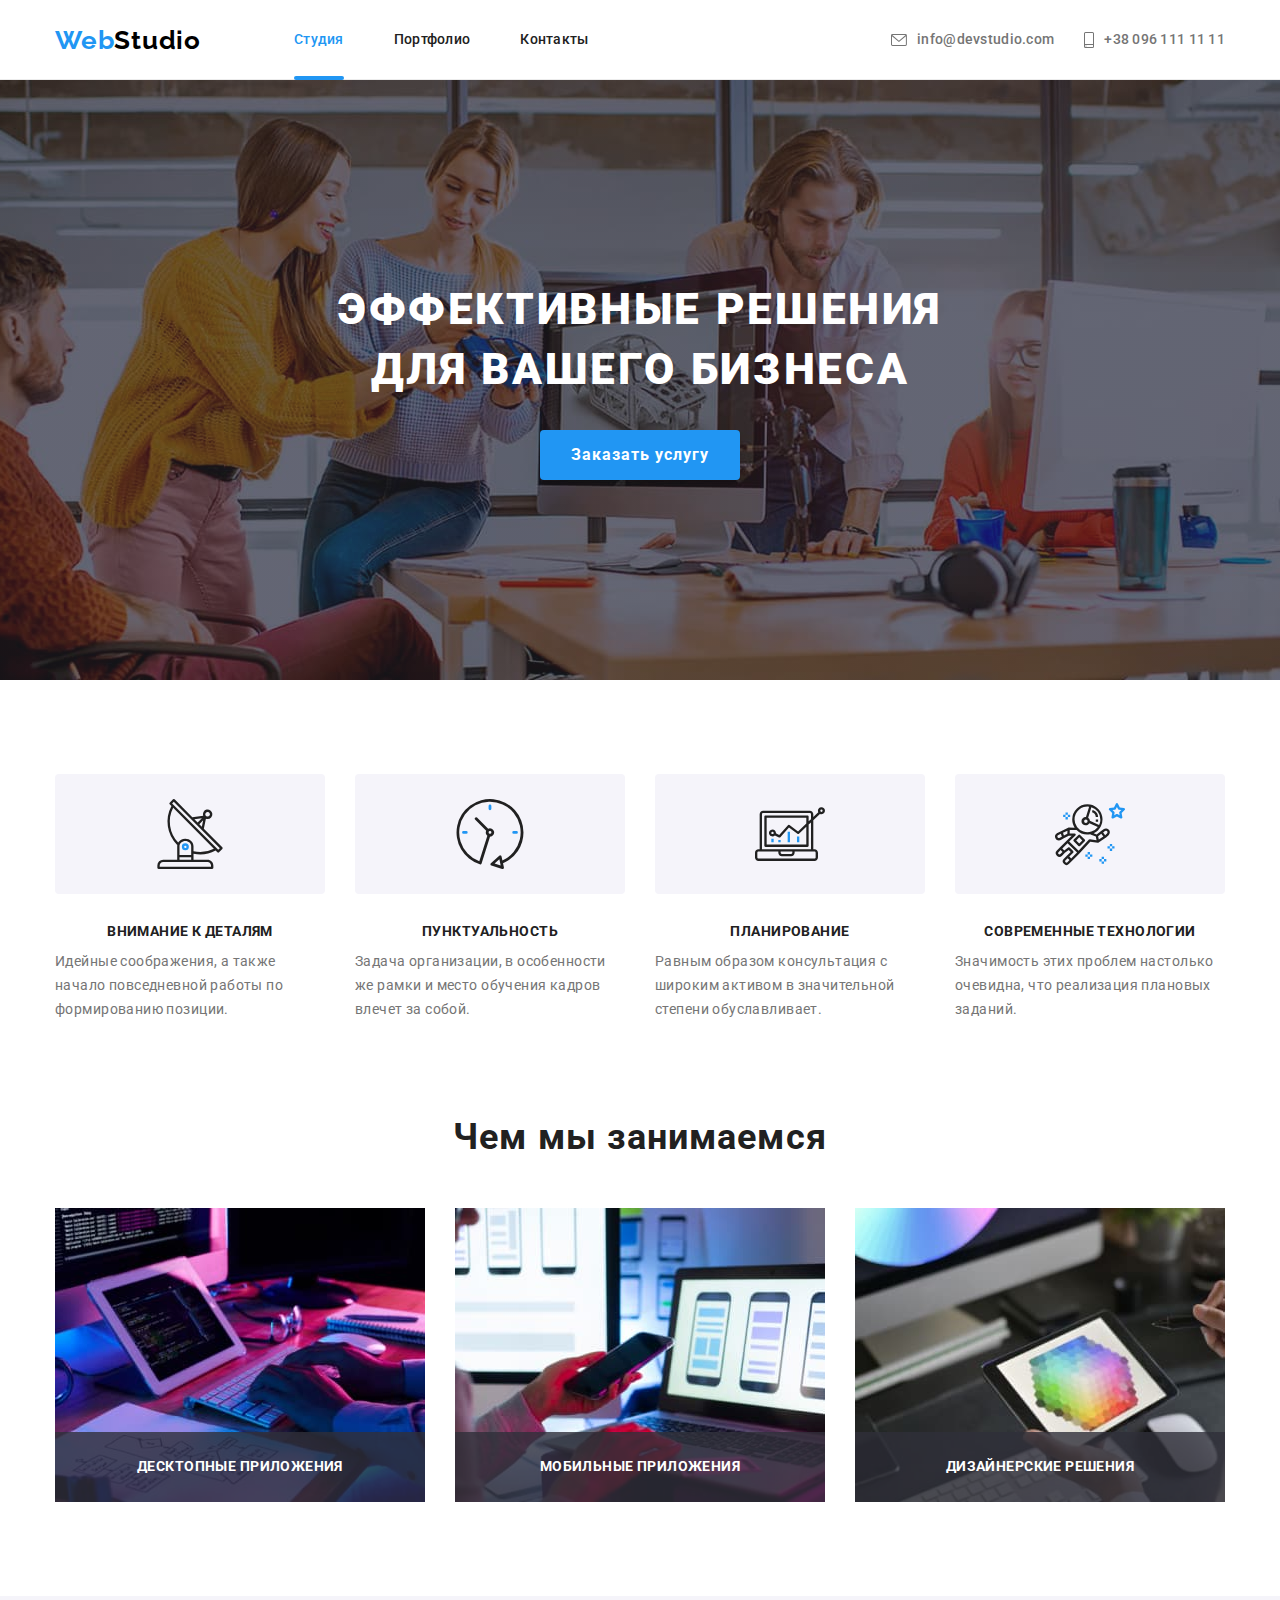
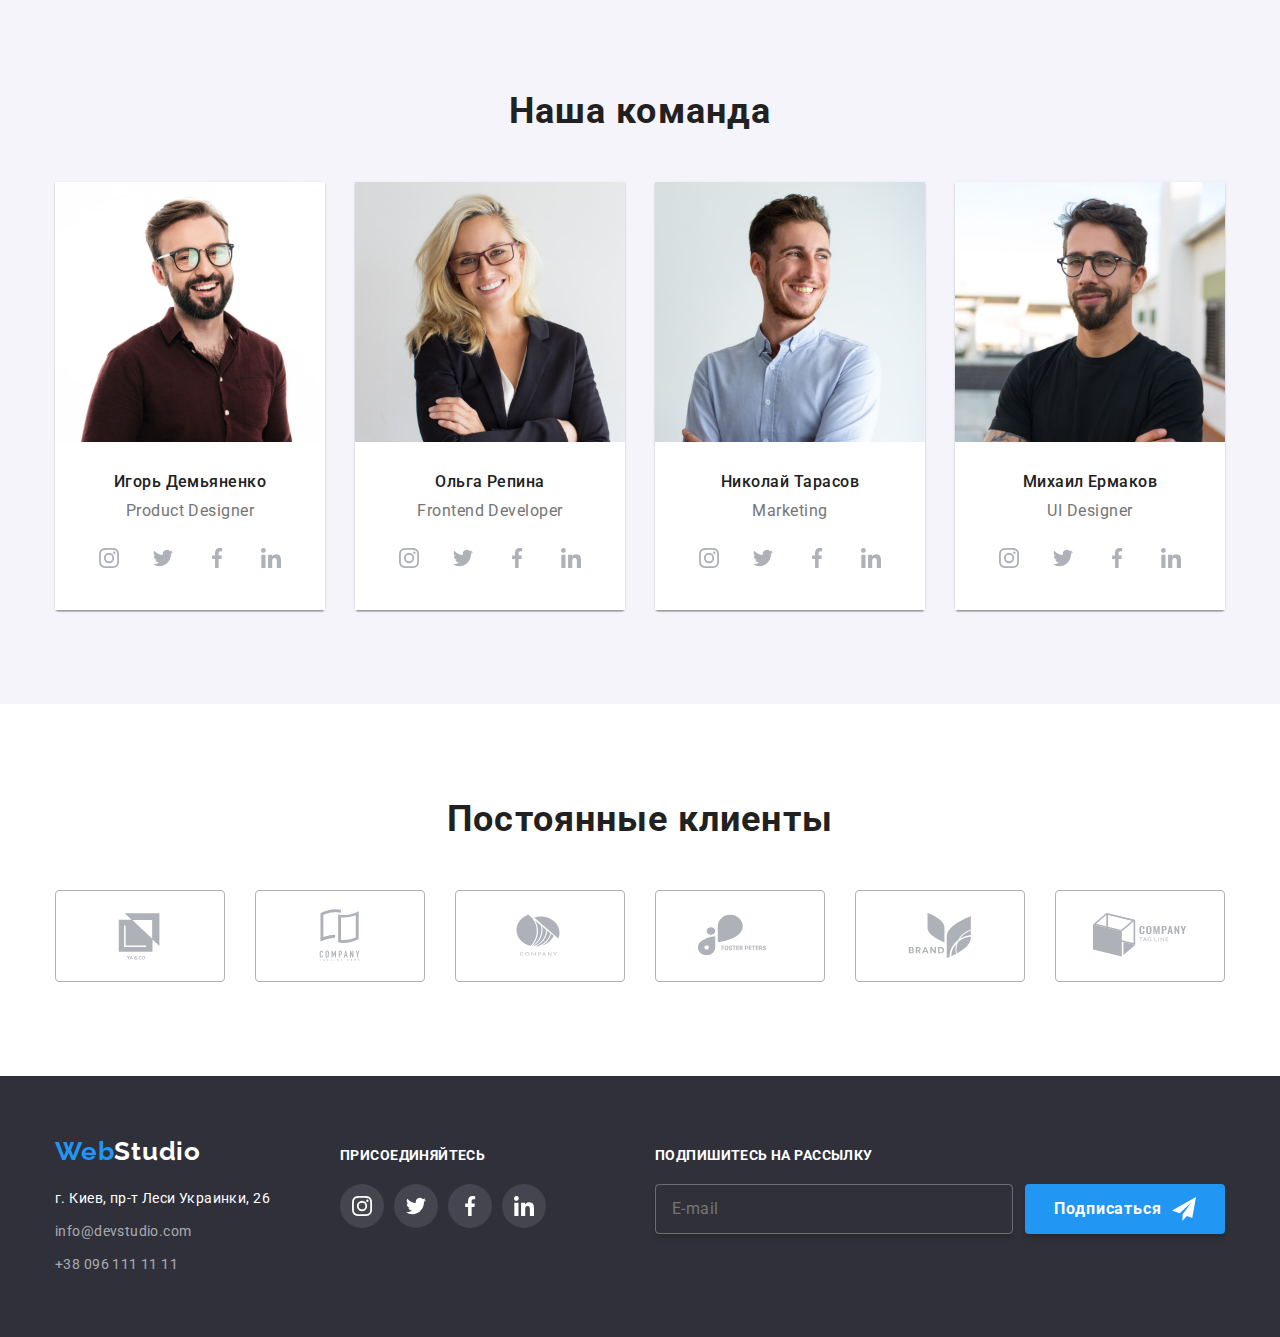
==== commit c789c42f: "Work with burger menu" ====
--- a/index.html
+++ b/index.html
@@ -66,7 +66,9 @@
             <!-- Контактная информация -->
             <ul class="contacts">
               <li class="contacts__item">
-                <a class="contacts__link" href="mailto:info@devstudio.com"
+                <a
+                  class="contacts__link contacts__link--mail"
+                  href="mailto:info@devstudio.com"
                   ><svg class="contacts__icon" width="16" height="12">
                     <use href="./images/icons.svg#envelope"></use></svg
                   ><span class="contacts__label">info@devstudio.com</span></a
@@ -80,6 +82,20 @@
                     <use href="./images/icons.svg#smartphone"></use></svg
                   ><span class="contacts__label">+38 096 111 11 11</span></a
                 >
+              </li>
+            </ul>
+            <ul class="menu-social">
+              <li class="menu-social__item">
+                <a href="" class="menu-social__link">Instagram</a>
+              </li>
+              <li class="menu-social__item">
+                <a href="" class="menu-social__link">Twitter</a>
+              </li>
+              <li class="menu-social__item">
+                <a href="" class="menu-social__link">Facebook</a>
+              </li>
+              <li class="menu-social__item">
+                <a href="" class="menu-social__link">LinkedIn</a>
               </li>
             </ul>
           </div>
--- a/css/main.min.css
+++ b/css/main.min.css
@@ -1,3 +1,3 @@
 /*! modern-normalize v1.1.0 | MIT License | https://github.com/sindresorhus/modern-normalize */*,::before,::after{-webkit-box-sizing:border-box;box-sizing:border-box}html{line-height:1.15;-webkit-text-size-adjust:100%;-moz-tab-size:4;-o-tab-size:4;tab-size:4}body{margin:0;font-family:system-ui,-apple-system,"Segoe UI",Roboto,Helvetica,Arial,sans-serif,"Apple Color Emoji","Segoe UI Emoji"}hr{height:0;color:inherit}abbr[title]{-webkit-text-decoration:underline dotted;text-decoration:underline dotted}b,strong{font-weight:bolder}code,kbd,samp,pre{font-family:ui-monospace, SFMono-Regular, Consolas, "Liberation Mono", Menlo,- monospace;font-size:1em}small{font-size:80%}sub,sup{font-size:75%;line-height:0;position:relative;vertical-align:baseline}sub{bottom:-0.25em}sup{top:-0.5em}table{text-indent:0;border-color:inherit}button,input,optgroup,select,textarea{font-family:inherit;font-size:100%;line-height:1.15;margin:0}button,select{text-transform:none}button,[type="button"],[type="reset"],[type="submit"]{-webkit-appearance:button}::-moz-focus-inner{border-style:none;padding:0}:-moz-focusring{outline:1px dotted ButtonText}:-moz-ui-invalid{box-shadow:none}legend{padding:0}progress{vertical-align:baseline}::-webkit-inner-spin-button,::-webkit-outer-spin-button{height:auto}[type="search"]{-webkit-appearance:textfield;outline-offset:-2px}::-webkit-search-decoration{-webkit-appearance:none}::-webkit-file-upload-button{-webkit-appearance:button;font:inherit}summary{display:list-item}h1,h2,h3,h4,h5,h6,p,ul{margin-top:0;margin-bottom:0}ul{list-style:none;padding:0}a{text-decoration:none}button{cursor:pointer}.visually-hidden{position:absolute;white-space:nowrap;width:1px;height:1px;overflow:hidden;border:0;padding:0;clip:rect(0 0 0 0);-webkit-clip-path:inset(50%);clip-path:inset(50%);margin:-1px}.features__title,.work__title,.team__title,.social-block__subtitle,.subscribe-section__subtitle{color:#212121;letter-spacing:0.03em;font-size:inherit;text-transform:uppercase}.features__text,.team__text{line-height:1.71;letter-spacing:0.03em}.button,.features__box,.work__overlay,.social-list__link,.clients__link,.button-close,.form-agreement{display:-webkit-box;display:-ms-flexbox;display:flex;-webkit-box-align:center;-ms-flex-align:center;align-items:center;-webkit-box-pack:center;-ms-flex-pack:center;justify-content:center}body{background-color:#fff;color:#757575;font-family:Roboto,sans-serif;font-size:14px}body.modal-open{overflow:hidden}.section{padding-top:60px;padding-bottom:60px}@media screen and (min-width: 1200px){.section{padding-top:94px;padding-bottom:94px}}.section__title{margin-bottom:30px;color:#212121;font-size:28px;line-height:1.18;letter-spacing:0.03em;text-align:center}@media screen and (min-width: 1200px){.section__title{margin-bottom:50px;font-size:36px;line-height:1.17}}.container{padding-left:15px;padding-right:15px;margin:0 auto}@media screen and (min-width: 480px){.container{width:480px}}@media screen and (min-width: 768px){.container{width:768px}}@media screen and (min-width: 1200px){.container{width:1200px}}.button{margin-left:auto;margin-right:auto;width:200px;height:50px;padding:0;border:none;color:#fff;background-color:#2196f3;-webkit-box-shadow:0px 4px 4px rgba(0,0,0,0.15);box-shadow:0px 4px 4px rgba(0,0,0,0.15);font-family:inherit;font-weight:700;font-size:16px;line-height:1.88;letter-spacing:0.06em;border-radius:4px;-webkit-transition:background-color 250ms cubic-bezier(0.4, 0, 0.2, 1);transition:background-color 250ms cubic-bezier(0.4, 0, 0.2, 1)}.button:hover,.button:focus{background-color:#188ce8}.logo{display:block;font-family:Raleway,sans-serif;font-weight:700;font-size:24px;line-height:1.17;letter-spacing:0.03em;color:#2196f3}@media screen and (min-width: 1200px){.logo{font-size:26px;line-height:1.19}}.logo__dark{color:#000}.logo__light{color:#fff}.header{border-bottom:1px solid #ececec;position:relative}.header__logo{padding-top:16px;padding-bottom:15px}@media screen and (min-width: 768px){.header__logo{margin-right:88px;padding-top:26px;padding-bottom:25px}}@media screen and (min-width: 1200px){.header__logo{margin-right:93px;padding-top:24px;padding-bottom:23px}}.navigation{display:-webkit-box;display:-ms-flexbox;display:flex;-webkit-box-align:center;-ms-flex-align:center;align-items:center;-webkit-box-pack:justify;-ms-flex-pack:justify;justify-content:space-between}.button-menu{display:-webkit-inline-box;display:-ms-inline-flexbox;display:inline-flex;padding:0;border:0;background-color:transparent}@media screen and (min-width: 768px){.button-menu{display:none}}.button-menu__icon-cross{display:none}.button-menu.is-open .button-menu__icon-cross{display:block}.button-menu.is-open .button-menu__icon-menu{display:none}.menu-container{font-weight:500;letter-spacing:0.02em;background-color:#fff}@media screen and (max-width: 768px){.menu-container{display:none;position:absolute;top:100%;left:0;width:100%;height:796px;padding:48px 40px}.menu-container.is-open{display:block}}@media screen and (min-width: 768px){.menu-container{display:-webkit-box;display:-ms-flexbox;display:flex;-webkit-box-pack:justify;-ms-flex-pack:justify;justify-content:space-between;-webkit-box-flex:1;-ms-flex-positive:1;flex-grow:1}}@media screen and (min-width: 768px){.navigation__list{display:-webkit-box;display:-ms-flexbox;display:flex}}.navigation__item:not(:last-child){margin-right:50px}.navigation__link{display:block;font-size:40px;line-height:1.18;color:#212121;-webkit-transition:color 250ms cubic-bezier(0.4, 0, 0.2, 1);transition:color 250ms cubic-bezier(0.4, 0, 0.2, 1)}.navigation__link:hover,.navigation__link:focus{color:#2196f3}@media screen and (min-width: 768px){.navigation__link{padding-top:32px;padding-bottom:31px;font-size:14px;line-height:1.14}}.navigation__link--current{position:relative;color:#2196f3}.navigation__link--current::after{display:inline-block;content:"";position:absolute;left:0;bottom:-1px;width:100%;height:4px;border-radius:2px;background-color:#2196f3}@media screen and (min-width: 1200px){.contacts__item:not(:last-child){margin-right:30px}}.contacts__link{font-size:24px;line-height:1.17;display:-webkit-box;display:-ms-flexbox;display:flex;-webkit-box-align:center;-ms-flex-align:center;align-items:center;color:#757575;-webkit-transition:color 250ms cubic-bezier(0.4, 0, 0.2, 1);transition:color 250ms cubic-bezier(0.4, 0, 0.2, 1)}@media screen and (min-width: 768px){.contacts__link{font-size:12px;line-height:1.17}}@media screen and (min-width: 1200px){.contacts__link{font-size:14px;line-height:1.14;padding-top:32px;padding-bottom:31px}}.contacts__link:hover,.contacts__link:focus{color:#2196f3}@media screen and (max-width: 768px){.contacts__link--phone{font-size:34px;line-height:1.18;color:#2196f3}}.contacts__icon{margin-right:10px;fill:currentColor}.hero{padding-top:118px;padding-bottom:118px;height:400px;margin-right:auto;margin-left:auto;background-image:-webkit-gradient(linear, left top, right top, from(rgba(47,48,58,0.4)), to(rgba(47,48,58,0.4))),url(../images/hero.jpg);background-image:linear-gradient(to right, rgba(47,48,58,0.4), rgba(47,48,58,0.4)),url(../images/hero.jpg);background-color:#c4c4c4;background-repeat:no-repeat;background-position:center;background-size:cover;color:#fff;text-align:center}@media screen and (min-width: 1200px){.hero{padding-top:200px;padding-bottom:200px;height:600px;max-width:1600px}}.hero__title{margin-bottom:30px;font-weight:900;font-size:26px;line-height:1.62;letter-spacing:0.06em;text-transform:uppercase}@media screen and (min-width: 1200px){.hero__title{font-size:44px;line-height:1.36}}@media screen and (min-width: 768px){.features{display:-webkit-box;display:-ms-flexbox;display:flex;-ms-flex-wrap:wrap;flex-wrap:wrap;margin:calc((-1) * 30px / 2)}}@media screen and (min-width: 768px){.features__item{-ms-flex-preferred-size:calc((100% - 2 * 30px) / 2);flex-basis:calc((100% - 2 * 30px) / 2);margin:calc(30px / 2)}}@media screen and (min-width: 1200px){.features__item{-ms-flex-preferred-size:calc((100% - 4 * 30px) / 4);flex-basis:calc((100% - 4 * 30px) / 4);margin:calc(30px / 2)}}@media screen and (max-width: calc(768px - 1px)){.features__item:not(:last-child){margin-bottom:30px}}.features__box{height:120px;background-color:#f5f4fa;border-radius:4px;margin-bottom:30px}.features__title{text-align:center;margin-bottom:10px;line-height:1.14}.section--no-padding-top{padding-top:0}@media screen and (max-width: calc(1200px - 1px)){.section--hiden{display:none}}.work{display:-webkit-box;display:-ms-flexbox;display:flex;margin:calc((-1) * 30px / 2)}.work__item{-ms-flex-preferred-size:calc((100% - 3 * 30px) / 3);flex-basis:calc((100% - 3 * 30px) / 3);margin:calc(30px / 2)}.work__image{display:block;max-width:100%}.work__thumb{position:relative}.work__overlay{position:absolute;width:100%;height:70px;bottom:0;background-color:rgba(47,48,58,0.8)}.work__title{color:#fff;line-height:1.14;letter-spacing:0.03em}.social-list{display:-webkit-box;display:-ms-flexbox;display:flex;-ms-flex-wrap:wrap;flex-wrap:wrap;-webkit-box-pack:center;-ms-flex-pack:center;justify-content:center}.social-list__item:not(:last-child){margin-right:10px}.social-list__link{height:44px;width:44px;border-radius:50%;color:#afb1b8;background-color:#fff;-webkit-transition:color 250ms cubic-bezier(0.4, 0, 0.2, 1),background-color 250ms cubic-bezier(0.4, 0, 0.2, 1);transition:color 250ms cubic-bezier(0.4, 0, 0.2, 1),background-color 250ms cubic-bezier(0.4, 0, 0.2, 1)}.social-list__link:hover,.social-list__link:focus{color:#fff;background-color:#2196f3}.social-list__icon{fill:currentColor}.section--other-background{background-color:#f5f4fa}@media screen and (min-width: 768px){.team{display:-webkit-box;display:-ms-flexbox;display:flex;-ms-flex-wrap:wrap;flex-wrap:wrap;margin:calc((-1) * 30px / 2)}}.team__item{-webkit-box-shadow:0px 1px 3px rgba(0,0,0,0.12),0px 1px 1px rgba(0,0,0,0.14),0px 2px 1px rgba(0,0,0,0.2);box-shadow:0px 1px 3px rgba(0,0,0,0.12),0px 1px 1px rgba(0,0,0,0.14),0px 2px 1px rgba(0,0,0,0.2);border-radius:0px 0px 4px 4px}@media screen and (min-width: 768px){.team__item{-ms-flex-preferred-size:calc((100% - 2 * 30px) / 2);flex-basis:calc((100% - 2 * 30px) / 2);margin:calc(30px / 2)}}@media screen and (min-width: 1200px){.team__item{-ms-flex-preferred-size:calc((100% - 4 * 30px) / 4);flex-basis:calc((100% - 4 * 30px) / 4);margin:calc(30px / 2)}}@media screen and (max-width: calc(768px - 1px)){.team__item:not(:last-child){margin-bottom:30px}}.team__image{display:block;max-width:100%}.team__box{padding-top:30px;padding-bottom:24px;max-width:100%;text-align:center;background-color:#fff;font-size:16px;line-height:1.19}@media screen and (min-width: 1200px){.team__box{padding-bottom:30px}}.team__title{margin-bottom:10px;font-weight:500;text-transform:none}.team__text{line-height:1.19;margin-bottom:16px}.clients{display:-webkit-box;display:-ms-flexbox;display:flex;-ms-flex-wrap:wrap;flex-wrap:wrap;margin:calc((-1) * 30px / 2)}.clients__item{-ms-flex-preferred-size:calc((100% - 2 * 30px) / 2);flex-basis:calc((100% - 2 * 30px) / 2);margin:calc(30px / 2)}@media screen and (min-width: 768px){.clients__item{-ms-flex-preferred-size:calc((100% - 3 * 30px) / 3);flex-basis:calc((100% - 3 * 30px) / 3);margin:calc(30px / 2)}}@media screen and (min-width: 1200px){.clients__item{-ms-flex-preferred-size:calc((100% - 6 * 30px) / 6);flex-basis:calc((100% - 6 * 30px) / 6);margin:calc(30px / 2)}}.clients__link{height:92px;color:#afb1b8;background-color:#fff;border:1px solid #afb1b8;border-radius:4px;-webkit-transition:color 250ms cubic-bezier(0.4, 0, 0.2, 1),border-color 250ms cubic-bezier(0.4, 0, 0.2, 1);transition:color 250ms cubic-bezier(0.4, 0, 0.2, 1),border-color 250ms cubic-bezier(0.4, 0, 0.2, 1)}.clients__link:hover,.clients__link:focus{color:#2196f3;border-color:#2196f3}.clients__icon{fill:currentColor}.footer{text-align:center;padding-top:60px;padding-bottom:60px;background-color:#2f303a}@media screen and (min-width: 1200px){.footer{text-align:left}}@media screen and (min-width: 768px){.container--footer{display:-webkit-box;display:-ms-flexbox;display:flex;-ms-flex-wrap:wrap;flex-wrap:wrap;-webkit-box-align:baseline;-ms-flex-align:baseline;align-items:baseline;-ms-flex-pack:distribute;justify-content:space-around}}@media screen and (min-width: 1200px){.container--footer{-ms-flex-wrap:nowrap;flex-wrap:nowrap;-webkit-box-pack:start;-ms-flex-pack:start;justify-content:flex-start}}.footer__main-block{margin:0 0 60px}@media screen and (min-width: 1200px){.footer__main-block{margin:0}}.adress{margin-top:20px}.adress__list{font-style:normal;font-weight:400;line-height:1.71;letter-spacing:0.03em}.adress__link{color:rgba(255,255,255,0.6);-webkit-transition:color 250ms cubic-bezier(0.4, 0, 0.2, 1);transition:color 250ms cubic-bezier(0.4, 0, 0.2, 1)}.adress__link:hover,.adress__link:focus{color:#2196f3}.adress__link--map{color:#fff}.adress__item:not(:last-child){margin-bottom:8px}@media screen and (min-width: 1200px){.adress__item:not(:last-child){margin-bottom:9px}}.social-block{margin:0 0 60px}@media screen and (min-width: 1200px){.social-block{margin:0 0 0 70px}}.social-block__subtitle,.subscribe-section__subtitle{margin-bottom:20px;color:#fff;line-height:1.14}.social-list__link--footer{color:#fff;background-color:rgba(255,255,255,0.1)}.social-list__link--footer:hover,.social-list__link--footer:focus{background-color:#2196f3}@media screen and (min-width: 1200px){.subscribe-section{margin-left:auto}}@media screen and (min-width: 1200px){.subscribe-form{display:-webkit-box;display:-ms-flexbox;display:flex}}.subscribe-form__input{width:100%;height:50px;margin:0 0 20px;padding-left:16px;padding-right:0;color:rgba(255,255,255,0.6);background-color:inherit;border:1px solid rgba(255,255,255,0.3);-webkit-box-shadow:0px 4px 4px rgba(0,0,0,0.15);box-shadow:0px 4px 4px rgba(0,0,0,0.15);border-radius:4px}.subscribe-form__input::-webkit-input-placeholder{font-size:16px;line-height:1.25;letter-spacing:0.03em}.subscribe-form__input:-ms-input-placeholder{font-size:16px;line-height:1.25;letter-spacing:0.03em}.subscribe-form__input::-ms-input-placeholder{font-size:16px;line-height:1.25;letter-spacing:0.03em}.subscribe-form__input::placeholder{font-size:16px;line-height:1.25;letter-spacing:0.03em}@media screen and (min-width: 768px){.subscribe-form__input{width:450px}}@media screen and (min-width: 1200px){.subscribe-form__input{width:358px;margin:0 12px 0 0}}.button__icon{margin-left:10px;fill:#fff}.backdrop{position:fixed;top:0;left:0;overflow-y:scroll;width:100%;height:100%;background-color:rgba(0,0,0,0.2);opacity:1;visibility:visible;-webkit-transition:opacity 250ms cubic-bezier(0.4, 0, 0.2, 1),visibility 250ms cubic-bezier(0.4, 0, 0.2, 1);transition:opacity 250ms cubic-bezier(0.4, 0, 0.2, 1),visibility 250ms cubic-bezier(0.4, 0, 0.2, 1)}@media screen and (max-width: 768px){.backdrop{padding-top:93px}}@media screen and (min-width: 768px) and (max-width: 1200px){.backdrop{padding-top:208px}}.backdrop--hidden{visibility:hidden;opacity:0;pointer-events:none}.modal{padding:40px;background-color:#fff;-webkit-box-shadow:0px 1px 3px rgba(0,0,0,0.12),0px 1px 1px rgba(0,0,0,0.14),0px 2px 1px rgba(0,0,0,0.2);box-shadow:0px 1px 3px rgba(0,0,0,0.12),0px 1px 1px rgba(0,0,0,0.14),0px 2px 1px rgba(0,0,0,0.2);border-radius:4px;opacity:1;-webkit-transition:opacity 250ms cubic-bezier(0.4, 0, 0.2, 1),-webkit-transform 250ms cubic-bezier(0.4, 0, 0.2, 1);transition:opacity 250ms cubic-bezier(0.4, 0, 0.2, 1),-webkit-transform 250ms cubic-bezier(0.4, 0, 0.2, 1);transition:opacity 250ms cubic-bezier(0.4, 0, 0.2, 1),transform 250ms cubic-bezier(0.4, 0, 0.2, 1);transition:opacity 250ms cubic-bezier(0.4, 0, 0.2, 1),transform 250ms cubic-bezier(0.4, 0, 0.2, 1),-webkit-transform 250ms cubic-bezier(0.4, 0, 0.2, 1)}@media screen and (max-width: 1200px){.modal{position:relative;max-width:450px;width:100%;height:609px;margin-right:auto;margin-left:auto}}@media screen and (min-width: 1200px){.modal{width:528px;height:581px;position:absolute;top:50%;left:50%;-webkit-transform:translate(-50%, -50%);transform:translate(-50%, -50%)}}.backdrop--hidden .modal{-webkit-transform:translate(-50%, -50%) scale(0);transform:translate(-50%, -50%) scale(0);opacity:0}.button-close{position:absolute;top:8px;right:8px;padding:0;height:30px;width:30px;border-radius:50%;background-color:#fff;color:#000;border:1px solid rgba(0,0,0,0.1);-webkit-transition:color 250ms cubic-bezier(0.4, 0, 0.2, 1);transition:color 250ms cubic-bezier(0.4, 0, 0.2, 1)}.button-close:hover,.button-close:focus{color:#2196f3}.button-close__icon{fill:currentColor}.modal-form__title{display:block;margin-bottom:12px;text-align:center;font-size:20px;line-height:1.5;letter-spacing:0.03em;color:#212121}@media screen and (min-width: 1200px){.modal-form__title{line-height:1.15}}.modal-form__field{position:relative;display:-webkit-box;display:-ms-flexbox;display:flex;-webkit-box-orient:vertical;-webkit-box-direction:normal;-ms-flex-direction:column;flex-direction:column;font-size:12px;line-height:1.17;letter-spacing:0.01em;color:#212121;-webkit-transition:color 250ms cubic-bezier(0.4, 0, 0.2, 1);transition:color 250ms cubic-bezier(0.4, 0, 0.2, 1)}.modal-form__field:focus-within{color:#2196f3}.modal-form__field+.modal-form__field{margin-top:10px}.modal-form__label{color:#757575}.modal-form__input{height:40px;width:100%;padding-left:42px;margin-top:4px;line-height:inherit;border:1px solid rgba(33,33,33,0.2);border-radius:4px;-webkit-transition:border-color 250ms cubic-bezier(0.4, 0, 0.2, 1);transition:border-color 250ms cubic-bezier(0.4, 0, 0.2, 1)}.modal-form__field:focus-within .modal-form__input{border-color:#2196f3}.modal-form__textarea{height:120px;width:100%;padding:12px 16px;margin-top:4px;line-height:inherit;border:1px solid rgba(33,33,33,0.2);border-radius:4px;-webkit-transition:border-color 250ms cubic-bezier(0.4, 0, 0.2, 1);transition:border-color 250ms cubic-bezier(0.4, 0, 0.2, 1);resize:none}.modal-form__field:focus-within .modal-form__textarea{border-color:#2196f3}.modal-form__textarea::-webkit-input-placeholder{font-size:14px;line-height:1.14;letter-spacing:0.01em;color:rgba(117,117,117,0.5)}.modal-form__textarea:-ms-input-placeholder{font-size:14px;line-height:1.14;letter-spacing:0.01em;color:rgba(117,117,117,0.5)}.modal-form__textarea::-ms-input-placeholder{font-size:14px;line-height:1.14;letter-spacing:0.01em;color:rgba(117,117,117,0.5)}.modal-form__textarea::placeholder{font-size:14px;line-height:1.14;letter-spacing:0.01em;color:rgba(117,117,117,0.5)}@media screen and (min-width: 1200px){.modal-form__textarea::-webkit-input-placeholder{font-size:12px;line-height:1.17}.modal-form__textarea:-ms-input-placeholder{font-size:12px;line-height:1.17}.modal-form__textarea::-ms-input-placeholder{font-size:12px;line-height:1.17}.modal-form__textarea::placeholder{font-size:12px;line-height:1.17}.modal-form__field:focus-within .modal-form__textarea::-webkit-input-placeholder{font-size:14px;line-height:1.14}.modal-form__field:focus-within .modal-form__textarea:-ms-input-placeholder{font-size:14px;line-height:1.14}.modal-form__field:focus-within .modal-form__textarea::-ms-input-placeholder{font-size:14px;line-height:1.14}.modal-form__field:focus-within .modal-form__textarea::placeholder{font-size:14px;line-height:1.14}}.modal-form__icon{position:absolute;top:38px;left:12px;-webkit-transform:translateY(-50%);transform:translateY(-50%);fill:currentColor}.form-agreement{margin-top:20px;margin-bottom:30px;font-size:12px;line-height:1.17;letter-spacing:0.03em}@media screen and (min-width: 1200px){.form-agreement{font-size:14px;line-height:1.71}}.form-agreement__icon{margin-right:8px;fill:#fff;border:2px solid #212121;border-radius:2px;-webkit-transition:border-color 250ms cubic-bezier(0.4, 0, 0.2, 1);transition:border-color 250ms cubic-bezier(0.4, 0, 0.2, 1)}.form-agreement__input:focus+.form-agreement__icon{border-color:#2196f3}.form-agreement__input:checked+.form-agreement__icon{background-color:#2196f3;border:0}.form-agreement__link{text-decoration:underline;color:#2196f3}.filtre{display:-webkit-box;display:-ms-flexbox;display:flex;-ms-flex-wrap:wrap;flex-wrap:wrap;margin-bottom:40px}@media screen and (min-width: 768px){.filtre{-webkit-box-pack:center;-ms-flex-pack:center;justify-content:center;margin-bottom:30px}}@media screen and (min-width: 1200px){.filtre{margin-bottom:50px}}@media screen and (max-width: calc(768px - 1px)){.filtre__item:nth-child(-n+3){margin-bottom:15px}}.filtre__item:not(:last-child){margin-right:8px}@media screen and (max-width: 272px){.filtre__item:not(:last-child){margin-bottom:15px}}.filtre-button{padding:6px 22px;font-weight:500;font-size:16px;letter-spacing:0.03em;line-height:1.63;color:#212121;background-color:#f5f4fa;border:none;border-radius:4px;-webkit-transition:color 250ms cubic-bezier(0.4, 0, 0.2, 1),background-color 250ms cubic-bezier(0.4, 0, 0.2, 1),-webkit-box-shadow 250ms cubic-bezier(0.4, 0, 0.2, 1);transition:color 250ms cubic-bezier(0.4, 0, 0.2, 1),background-color 250ms cubic-bezier(0.4, 0, 0.2, 1),-webkit-box-shadow 250ms cubic-bezier(0.4, 0, 0.2, 1);transition:color 250ms cubic-bezier(0.4, 0, 0.2, 1),background-color 250ms cubic-bezier(0.4, 0, 0.2, 1),box-shadow 250ms cubic-bezier(0.4, 0, 0.2, 1);transition:color 250ms cubic-bezier(0.4, 0, 0.2, 1),background-color 250ms cubic-bezier(0.4, 0, 0.2, 1),box-shadow 250ms cubic-bezier(0.4, 0, 0.2, 1),-webkit-box-shadow 250ms cubic-bezier(0.4, 0, 0.2, 1)}.filtre-button:hover,.filtre-button:focus{color:#fff;background-color:#2196f3;-webkit-box-shadow:0px 3px 1px rgba(0,0,0,0.1),0px 1px 2px rgba(0,0,0,0.08),0px 2px 2px rgba(0,0,0,0.12);box-shadow:0px 3px 1px rgba(0,0,0,0.1),0px 1px 2px rgba(0,0,0,0.08),0px 2px 2px rgba(0,0,0,0.12)}.filtre-button--current{color:#fff;background-color:#2196f3;-webkit-box-shadow:0px 3px 1px rgba(0,0,0,0.1),0px 1px 2px rgba(0,0,0,0.08),0px 2px 2px rgba(0,0,0,0.12);box-shadow:0px 3px 1px rgba(0,0,0,0.1),0px 1px 2px rgba(0,0,0,0.08),0px 2px 2px rgba(0,0,0,0.12)}@media screen and (min-width: 768px){.gallery{display:-webkit-box;display:-ms-flexbox;display:flex;-ms-flex-wrap:wrap;flex-wrap:wrap;margin:calc((-1) * 30px / 2)}}@media screen and (min-width: 768px){.gallery__item{-ms-flex-preferred-size:calc((100% - 2 * 30px) / 2);flex-basis:calc((100% - 2 * 30px) / 2);margin:calc(30px / 2)}}@media screen and (min-width: 1200px){.gallery__item{-ms-flex-preferred-size:calc((100% - 3 * 30px) / 3);flex-basis:calc((100% - 3 * 30px) / 3);margin:calc(30px / 2)}}@media screen and (max-width: calc(768px - 1px)){.gallery__item:not(:last-child){margin-bottom:30px}}.gallery__link{display:-webkit-box;display:-ms-flexbox;display:flex;-webkit-box-orient:vertical;-webkit-box-direction:normal;-ms-flex-direction:column;flex-direction:column;height:100%;-webkit-transition:-webkit-box-shadow 250ms cubic-bezier(0.4, 0, 0.2, 1);transition:-webkit-box-shadow 250ms cubic-bezier(0.4, 0, 0.2, 1);transition:box-shadow 250ms cubic-bezier(0.4, 0, 0.2, 1);transition:box-shadow 250ms cubic-bezier(0.4, 0, 0.2, 1), -webkit-box-shadow 250ms cubic-bezier(0.4, 0, 0.2, 1)}.gallery__link:hover,.gallery__link:focus{-webkit-box-shadow:0px 1px 1px rgba(0,0,0,0.12),0px 4px 4px rgba(0,0,0,0.06),1px 4px 6px rgba(0,0,0,0.16);box-shadow:0px 1px 1px rgba(0,0,0,0.12),0px 4px 4px rgba(0,0,0,0.06),1px 4px 6px rgba(0,0,0,0.16)}.gallery__thumb{position:relative;overflow:hidden}.gallery__actions{position:absolute;width:100%;height:100%;bottom:0;padding:77px 24px;background-color:rgba(33,150,243,0.9);color:#fff;font-size:18px;line-height:1.56;letter-spacing:0.03em;-webkit-transform:translateY(101%);transform:translateY(101%);-webkit-transition:-webkit-transform 250ms cubic-bezier(0.4, 0, 0.2, 1);transition:-webkit-transform 250ms cubic-bezier(0.4, 0, 0.2, 1);transition:transform 250ms cubic-bezier(0.4, 0, 0.2, 1);transition:transform 250ms cubic-bezier(0.4, 0, 0.2, 1), -webkit-transform 250ms cubic-bezier(0.4, 0, 0.2, 1)}.gallery__link:hover .gallery__actions,.gallery__link:focus .gallery__actions{-webkit-transform:translateY(0);transform:translateY(0)}@media screen and (min-width: 768px){.gallery__actions{padding-top:49px}}@media screen and (min-width: 1200px){.gallery__actions{padding-top:63px;padding-bottom:63px}}.gallery__image{display:block;max-width:100%}.gallery__description{-webkit-box-flex:1;-ms-flex-positive:1;flex-grow:1;padding:20px 24px;border:1px solid #eee;border-top:0}.gallery__title{margin-bottom:4px;color:#212121;font-size:18px;line-height:2;letter-spacing:0.06em}.gallery__text{color:#757575;font-size:16px;line-height:1.89;letter-spacing:0.03em}
+ monospace;font-size:1em}small{font-size:80%}sub,sup{font-size:75%;line-height:0;position:relative;vertical-align:baseline}sub{bottom:-0.25em}sup{top:-0.5em}table{text-indent:0;border-color:inherit}button,input,optgroup,select,textarea{font-family:inherit;font-size:100%;line-height:1.15;margin:0}button,select{text-transform:none}button,[type="button"],[type="reset"],[type="submit"]{-webkit-appearance:button}::-moz-focus-inner{border-style:none;padding:0}:-moz-focusring{outline:1px dotted ButtonText}:-moz-ui-invalid{box-shadow:none}legend{padding:0}progress{vertical-align:baseline}::-webkit-inner-spin-button,::-webkit-outer-spin-button{height:auto}[type="search"]{-webkit-appearance:textfield;outline-offset:-2px}::-webkit-search-decoration{-webkit-appearance:none}::-webkit-file-upload-button{-webkit-appearance:button;font:inherit}summary{display:list-item}h1,h2,h3,h4,h5,h6,p,ul{margin-top:0;margin-bottom:0}ul{list-style:none;padding:0}a{text-decoration:none}button{cursor:pointer}.visually-hidden{position:absolute;white-space:nowrap;width:1px;height:1px;overflow:hidden;border:0;padding:0;clip:rect(0 0 0 0);-webkit-clip-path:inset(50%);clip-path:inset(50%);margin:-1px}.features__title,.work__title,.team__title,.social-block__subtitle,.subscribe-section__subtitle{color:#212121;letter-spacing:0.03em;font-size:inherit;text-transform:uppercase}.features__text,.team__text{line-height:1.71;letter-spacing:0.03em}.button,.features__box,.work__overlay,.social-list__link,.clients__link,.button-close,.form-agreement{display:-webkit-box;display:-ms-flexbox;display:flex;-webkit-box-align:center;-ms-flex-align:center;align-items:center;-webkit-box-pack:center;-ms-flex-pack:center;justify-content:center}body{background-color:#fff;color:#757575;font-family:Roboto,sans-serif;font-size:14px}body.modal-open{overflow:hidden}.section{padding-top:60px;padding-bottom:60px}@media screen and (min-width: 1200px){.section{padding-top:94px;padding-bottom:94px}}.section__title{margin-bottom:30px;color:#212121;font-size:28px;line-height:1.18;letter-spacing:0.03em;text-align:center}@media screen and (min-width: 1200px){.section__title{margin-bottom:50px;font-size:36px;line-height:1.17}}.container{padding-left:15px;padding-right:15px;margin:0 auto}@media screen and (min-width: 480px){.container{width:480px}}@media screen and (min-width: 768px){.container{width:768px}}@media screen and (min-width: 1200px){.container{width:1200px}}.button{margin-left:auto;margin-right:auto;width:200px;height:50px;padding:0;border:none;color:#fff;background-color:#2196f3;-webkit-box-shadow:0px 4px 4px rgba(0,0,0,0.15);box-shadow:0px 4px 4px rgba(0,0,0,0.15);font-family:inherit;font-weight:700;font-size:16px;line-height:1.88;letter-spacing:0.06em;border-radius:4px;-webkit-transition:background-color 250ms cubic-bezier(0.4, 0, 0.2, 1);transition:background-color 250ms cubic-bezier(0.4, 0, 0.2, 1)}.button:hover,.button:focus{background-color:#188ce8}.logo{display:block;font-family:Raleway,sans-serif;font-weight:700;font-size:24px;line-height:1.17;letter-spacing:0.03em;color:#2196f3}@media screen and (min-width: 1200px){.logo{font-size:26px;line-height:1.19}}.logo__dark{color:#000}.logo__light{color:#fff}.header{border-bottom:1px solid #ececec;position:relative}.header__logo{padding-top:16px;padding-bottom:15px}@media screen and (min-width: 768px){.header__logo{margin-right:88px;padding-top:26px;padding-bottom:25px}}@media screen and (min-width: 1200px){.header__logo{margin-right:93px;padding-top:24px;padding-bottom:23px}}.navigation{display:-webkit-box;display:-ms-flexbox;display:flex;-webkit-box-align:center;-ms-flex-align:center;align-items:center;-webkit-box-pack:justify;-ms-flex-pack:justify;justify-content:space-between}.button-menu{display:-webkit-inline-box;display:-ms-inline-flexbox;display:inline-flex;padding:0;border:0;background-color:transparent}@media screen and (min-width: 768px){.button-menu{display:none}}.button-menu__icon-cross{display:none}.button-menu.is-open .button-menu__icon-cross{display:block}.button-menu.is-open .button-menu__icon-menu{display:none}.menu-container{font-weight:500;letter-spacing:0.02em;background-color:#fff}@media screen and (max-width: 768px){.menu-container{display:none;position:absolute;top:100%;left:0;width:100%;height:796px;padding:48px 40px}.menu-container.is-open{display:-webkit-box;display:-ms-flexbox;display:flex;-webkit-box-orient:vertical;-webkit-box-direction:normal;-ms-flex-direction:column;flex-direction:column}}@media screen and (min-width: 768px){.menu-container{display:-webkit-box;display:-ms-flexbox;display:flex;-webkit-box-pack:justify;-ms-flex-pack:justify;justify-content:space-between;-webkit-box-flex:1;-ms-flex-positive:1;flex-grow:1}}@media screen and (min-width: 768px){.navigation__list{display:-webkit-box;display:-ms-flexbox;display:flex}}@media screen and (max-width: 768px){.navigation__item:not(:last-child){margin-bottom:32px}}@media screen and (min-width: 768px){.navigation__item:not(:last-child){margin-right:50px}}.navigation__link{display:block;font-size:40px;line-height:1.18;color:#212121;-webkit-transition:color 250ms cubic-bezier(0.4, 0, 0.2, 1);transition:color 250ms cubic-bezier(0.4, 0, 0.2, 1)}.navigation__link:hover,.navigation__link:focus{color:#2196f3}@media screen and (min-width: 768px){.navigation__link{padding-top:32px;padding-bottom:31px;font-size:14px;line-height:1.14}}.navigation__link--current{color:#2196f3}@media screen and (min-width: 768px){.navigation__link--current{position:relative}.navigation__link--current::after{display:inline-block;content:"";position:absolute;left:0;bottom:-1px;width:100%;height:4px;border-radius:2px;background-color:#2196f3}}.contacts{display:-webkit-box;display:-ms-flexbox;display:flex}@media screen and (max-width: 768px){.contacts{margin-top:auto;-webkit-box-orient:vertical;-webkit-box-direction:reverse;-ms-flex-direction:column-reverse;flex-direction:column-reverse;-webkit-box-pack:justify;-ms-flex-pack:justify;justify-content:space-between}}@media screen and (min-width: 768px) and (max-width: 1200px){.contacts{-webkit-box-orient:vertical;-webkit-box-direction:normal;-ms-flex-direction:column;flex-direction:column;-webkit-box-pack:center;-ms-flex-pack:center;justify-content:center}}@media screen and (min-width: 1200px){.contacts{-webkit-box-orient:horizontal;-webkit-box-direction:normal;-ms-flex-direction:row;flex-direction:row;margin-left:auto}}@media screen and (max-width: 768px){.contacts__item:not(:last-child){margin-top:32px}}@media screen and (min-width: 768px) and (max-width: 1200px){.contacts__item:not(:last-child){margin-bottom:10px}}@media screen and (min-width: 1200px){.contacts__item:not(:last-child){margin-right:30px}}.contacts__link{font-size:24px;line-height:1.17;color:#757575;-webkit-transition:color 250ms cubic-bezier(0.4, 0, 0.2, 1);transition:color 250ms cubic-bezier(0.4, 0, 0.2, 1)}@media screen and (min-width: 768px){.contacts__link{display:-webkit-box;display:-ms-flexbox;display:flex;-webkit-box-align:center;-ms-flex-align:center;align-items:center;font-size:12px;line-height:1.17}}@media screen and (min-width: 1200px){.contacts__link{font-size:14px;line-height:1.14;padding-top:32px;padding-bottom:31px}}.contacts__link:hover,.contacts__link:focus{color:#2196f3}@media screen and (min-width: 768px) and (max-width: 1200px){.contacts__link--mail{padding-top:20px}}@media screen and (max-width: 768px){.contacts__link--phone{font-size:34px;line-height:1.18;color:#2196f3}}@media screen and (min-width: 768px) and (max-width: 1200px){.contacts__link--phone{padding-bottom:19px}}.contacts__icon{margin-right:10px;fill:currentColor}@media screen and (max-width: 768px){.contacts__icon{display:none}}.menu-social{display:-webkit-box;display:-ms-flexbox;display:flex;margin-top:64px}@media screen and (min-width: 768px){.menu-social{display:none}}.menu-social__item{padding:0 10px;border-right:1px solid rgba(33,33,33,0.2)}.menu-social__link{font-size:18px;line-height:1.22;color:#2196f3}.hero{padding-top:118px;padding-bottom:118px;height:400px;margin-right:auto;margin-left:auto;background-image:-webkit-gradient(linear, left top, right top, from(rgba(47,48,58,0.4)), to(rgba(47,48,58,0.4))),url(../images/hero.jpg);background-image:linear-gradient(to right, rgba(47,48,58,0.4), rgba(47,48,58,0.4)),url(../images/hero.jpg);background-color:#c4c4c4;background-repeat:no-repeat;background-position:center;background-size:cover;color:#fff;text-align:center}@media screen and (min-width: 1200px){.hero{padding-top:200px;padding-bottom:200px;height:600px;max-width:1600px}}.hero__title{margin-bottom:30px;font-weight:900;font-size:26px;line-height:1.62;letter-spacing:0.06em;text-transform:uppercase}@media screen and (min-width: 1200px){.hero__title{font-size:44px;line-height:1.36}}@media screen and (min-width: 768px){.features{display:-webkit-box;display:-ms-flexbox;display:flex;-ms-flex-wrap:wrap;flex-wrap:wrap;margin:calc((-1) * 30px / 2)}}@media screen and (min-width: 768px){.features__item{-ms-flex-preferred-size:calc((100% - 2 * 30px) / 2);flex-basis:calc((100% - 2 * 30px) / 2);margin:calc(30px / 2)}}@media screen and (min-width: 1200px){.features__item{-ms-flex-preferred-size:calc((100% - 4 * 30px) / 4);flex-basis:calc((100% - 4 * 30px) / 4);margin:calc(30px / 2)}}@media screen and (max-width: calc(768px - 1px)){.features__item:not(:last-child){margin-bottom:30px}}.features__box{height:120px;background-color:#f5f4fa;border-radius:4px;margin-bottom:30px}.features__title{text-align:center;margin-bottom:10px;line-height:1.14}.section--no-padding-top{padding-top:0}@media screen and (max-width: calc(1200px - 1px)){.section--hiden{display:none}}.work{display:-webkit-box;display:-ms-flexbox;display:flex;margin:calc((-1) * 30px / 2)}.work__item{-ms-flex-preferred-size:calc((100% - 3 * 30px) / 3);flex-basis:calc((100% - 3 * 30px) / 3);margin:calc(30px / 2)}.work__image{display:block;max-width:100%}.work__thumb{position:relative}.work__overlay{position:absolute;width:100%;height:70px;bottom:0;background-color:rgba(47,48,58,0.8)}.work__title{color:#fff;line-height:1.14;letter-spacing:0.03em}.social-list{display:-webkit-box;display:-ms-flexbox;display:flex;-ms-flex-wrap:wrap;flex-wrap:wrap;-webkit-box-pack:center;-ms-flex-pack:center;justify-content:center}.social-list__item:not(:last-child){margin-right:10px}.social-list__link{height:44px;width:44px;border-radius:50%;color:#afb1b8;background-color:#fff;-webkit-transition:color 250ms cubic-bezier(0.4, 0, 0.2, 1),background-color 250ms cubic-bezier(0.4, 0, 0.2, 1);transition:color 250ms cubic-bezier(0.4, 0, 0.2, 1),background-color 250ms cubic-bezier(0.4, 0, 0.2, 1)}.social-list__link:hover,.social-list__link:focus{color:#fff;background-color:#2196f3}.social-list__icon{fill:currentColor}.section--other-background{background-color:#f5f4fa}@media screen and (min-width: 768px){.team{display:-webkit-box;display:-ms-flexbox;display:flex;-ms-flex-wrap:wrap;flex-wrap:wrap;margin:calc((-1) * 30px / 2)}}.team__item{-webkit-box-shadow:0px 1px 3px rgba(0,0,0,0.12),0px 1px 1px rgba(0,0,0,0.14),0px 2px 1px rgba(0,0,0,0.2);box-shadow:0px 1px 3px rgba(0,0,0,0.12),0px 1px 1px rgba(0,0,0,0.14),0px 2px 1px rgba(0,0,0,0.2);border-radius:0px 0px 4px 4px}@media screen and (min-width: 768px){.team__item{-ms-flex-preferred-size:calc((100% - 2 * 30px) / 2);flex-basis:calc((100% - 2 * 30px) / 2);margin:calc(30px / 2)}}@media screen and (min-width: 1200px){.team__item{-ms-flex-preferred-size:calc((100% - 4 * 30px) / 4);flex-basis:calc((100% - 4 * 30px) / 4);margin:calc(30px / 2)}}@media screen and (max-width: calc(768px - 1px)){.team__item:not(:last-child){margin-bottom:30px}}.team__image{display:block;max-width:100%}.team__box{padding-top:30px;padding-bottom:24px;max-width:100%;text-align:center;background-color:#fff;font-size:16px;line-height:1.19}@media screen and (min-width: 1200px){.team__box{padding-bottom:30px}}.team__title{margin-bottom:10px;font-weight:500;text-transform:none}.team__text{line-height:1.19;margin-bottom:16px}.clients{display:-webkit-box;display:-ms-flexbox;display:flex;-ms-flex-wrap:wrap;flex-wrap:wrap;margin:calc((-1) * 30px / 2)}.clients__item{-ms-flex-preferred-size:calc((100% - 2 * 30px) / 2);flex-basis:calc((100% - 2 * 30px) / 2);margin:calc(30px / 2)}@media screen and (min-width: 768px){.clients__item{-ms-flex-preferred-size:calc((100% - 3 * 30px) / 3);flex-basis:calc((100% - 3 * 30px) / 3);margin:calc(30px / 2)}}@media screen and (min-width: 1200px){.clients__item{-ms-flex-preferred-size:calc((100% - 6 * 30px) / 6);flex-basis:calc((100% - 6 * 30px) / 6);margin:calc(30px / 2)}}.clients__link{height:92px;color:#afb1b8;background-color:#fff;border:1px solid #afb1b8;border-radius:4px;-webkit-transition:color 250ms cubic-bezier(0.4, 0, 0.2, 1),border-color 250ms cubic-bezier(0.4, 0, 0.2, 1);transition:color 250ms cubic-bezier(0.4, 0, 0.2, 1),border-color 250ms cubic-bezier(0.4, 0, 0.2, 1)}.clients__link:hover,.clients__link:focus{color:#2196f3;border-color:#2196f3}.clients__icon{fill:currentColor}.footer{text-align:center;padding-top:60px;padding-bottom:60px;background-color:#2f303a}@media screen and (min-width: 1200px){.footer{text-align:left}}@media screen and (min-width: 768px){.container--footer{display:-webkit-box;display:-ms-flexbox;display:flex;-ms-flex-wrap:wrap;flex-wrap:wrap;-webkit-box-align:baseline;-ms-flex-align:baseline;align-items:baseline;-ms-flex-pack:distribute;justify-content:space-around}}@media screen and (min-width: 1200px){.container--footer{-ms-flex-wrap:nowrap;flex-wrap:nowrap;-webkit-box-pack:start;-ms-flex-pack:start;justify-content:flex-start}}.footer__main-block{margin:0 0 60px}@media screen and (min-width: 1200px){.footer__main-block{margin:0}}.adress{margin-top:20px}.adress__list{font-style:normal;font-weight:400;line-height:1.71;letter-spacing:0.03em}.adress__link{color:rgba(255,255,255,0.6);-webkit-transition:color 250ms cubic-bezier(0.4, 0, 0.2, 1);transition:color 250ms cubic-bezier(0.4, 0, 0.2, 1)}.adress__link:hover,.adress__link:focus{color:#2196f3}.adress__link--map{color:#fff}.adress__item:not(:last-child){margin-bottom:8px}@media screen and (min-width: 1200px){.adress__item:not(:last-child){margin-bottom:9px}}.social-block{margin:0 0 60px}@media screen and (min-width: 1200px){.social-block{margin:0 0 0 70px}}.social-block__subtitle,.subscribe-section__subtitle{margin-bottom:20px;color:#fff;line-height:1.14}.social-list__link--footer{color:#fff;background-color:rgba(255,255,255,0.1)}.social-list__link--footer:hover,.social-list__link--footer:focus{background-color:#2196f3}@media screen and (min-width: 1200px){.subscribe-section{margin-left:auto}}@media screen and (min-width: 1200px){.subscribe-form{display:-webkit-box;display:-ms-flexbox;display:flex}}.subscribe-form__input{width:100%;height:50px;margin:0 0 20px;padding-left:16px;padding-right:0;color:rgba(255,255,255,0.6);background-color:inherit;border:1px solid rgba(255,255,255,0.3);-webkit-box-shadow:0px 4px 4px rgba(0,0,0,0.15);box-shadow:0px 4px 4px rgba(0,0,0,0.15);border-radius:4px}.subscribe-form__input::-webkit-input-placeholder{font-size:16px;line-height:1.25;letter-spacing:0.03em}.subscribe-form__input:-ms-input-placeholder{font-size:16px;line-height:1.25;letter-spacing:0.03em}.subscribe-form__input::-ms-input-placeholder{font-size:16px;line-height:1.25;letter-spacing:0.03em}.subscribe-form__input::placeholder{font-size:16px;line-height:1.25;letter-spacing:0.03em}@media screen and (min-width: 768px){.subscribe-form__input{width:450px}}@media screen and (min-width: 1200px){.subscribe-form__input{width:358px;margin:0 12px 0 0}}.button__icon{margin-left:10px;fill:#fff}.backdrop{position:fixed;top:0;left:0;overflow-y:scroll;width:100%;height:100%;background-color:rgba(0,0,0,0.2);opacity:1;visibility:visible;-webkit-transition:opacity 250ms cubic-bezier(0.4, 0, 0.2, 1),visibility 250ms cubic-bezier(0.4, 0, 0.2, 1);transition:opacity 250ms cubic-bezier(0.4, 0, 0.2, 1),visibility 250ms cubic-bezier(0.4, 0, 0.2, 1)}@media screen and (max-width: 768px){.backdrop{padding-top:93px}}@media screen and (min-width: 768px) and (max-width: 1200px){.backdrop{padding-top:208px}}.backdrop--hidden{visibility:hidden;opacity:0;pointer-events:none}.modal{padding:40px;background-color:#fff;-webkit-box-shadow:0px 1px 3px rgba(0,0,0,0.12),0px 1px 1px rgba(0,0,0,0.14),0px 2px 1px rgba(0,0,0,0.2);box-shadow:0px 1px 3px rgba(0,0,0,0.12),0px 1px 1px rgba(0,0,0,0.14),0px 2px 1px rgba(0,0,0,0.2);border-radius:4px;opacity:1;-webkit-transition:opacity 250ms cubic-bezier(0.4, 0, 0.2, 1),-webkit-transform 250ms cubic-bezier(0.4, 0, 0.2, 1);transition:opacity 250ms cubic-bezier(0.4, 0, 0.2, 1),-webkit-transform 250ms cubic-bezier(0.4, 0, 0.2, 1);transition:opacity 250ms cubic-bezier(0.4, 0, 0.2, 1),transform 250ms cubic-bezier(0.4, 0, 0.2, 1);transition:opacity 250ms cubic-bezier(0.4, 0, 0.2, 1),transform 250ms cubic-bezier(0.4, 0, 0.2, 1),-webkit-transform 250ms cubic-bezier(0.4, 0, 0.2, 1)}@media screen and (max-width: 1200px){.modal{position:relative;max-width:450px;width:100%;height:609px;margin-right:auto;margin-left:auto}}@media screen and (min-width: 1200px){.modal{width:528px;height:581px;position:absolute;top:50%;left:50%;-webkit-transform:translate(-50%, -50%);transform:translate(-50%, -50%)}}.backdrop--hidden .modal{-webkit-transform:translate(-50%, -50%) scale(0);transform:translate(-50%, -50%) scale(0);opacity:0}.button-close{position:absolute;top:8px;right:8px;padding:0;height:30px;width:30px;border-radius:50%;background-color:#fff;color:#000;border:1px solid rgba(0,0,0,0.1);-webkit-transition:color 250ms cubic-bezier(0.4, 0, 0.2, 1);transition:color 250ms cubic-bezier(0.4, 0, 0.2, 1)}.button-close:hover,.button-close:focus{color:#2196f3}.button-close__icon{fill:currentColor}.modal-form__title{display:block;margin-bottom:12px;text-align:center;font-size:20px;line-height:1.5;letter-spacing:0.03em;color:#212121}@media screen and (min-width: 1200px){.modal-form__title{line-height:1.15}}.modal-form__field{position:relative;display:-webkit-box;display:-ms-flexbox;display:flex;-webkit-box-orient:vertical;-webkit-box-direction:normal;-ms-flex-direction:column;flex-direction:column;font-size:12px;line-height:1.17;letter-spacing:0.01em;color:#212121;-webkit-transition:color 250ms cubic-bezier(0.4, 0, 0.2, 1);transition:color 250ms cubic-bezier(0.4, 0, 0.2, 1)}.modal-form__field:focus-within{color:#2196f3}.modal-form__field+.modal-form__field{margin-top:10px}.modal-form__label{color:#757575}.modal-form__input{height:40px;width:100%;padding-left:42px;margin-top:4px;line-height:inherit;border:1px solid rgba(33,33,33,0.2);border-radius:4px;-webkit-transition:border-color 250ms cubic-bezier(0.4, 0, 0.2, 1);transition:border-color 250ms cubic-bezier(0.4, 0, 0.2, 1)}.modal-form__field:focus-within .modal-form__input{border-color:#2196f3}.modal-form__textarea{height:120px;width:100%;padding:12px 16px;margin-top:4px;line-height:inherit;border:1px solid rgba(33,33,33,0.2);border-radius:4px;-webkit-transition:border-color 250ms cubic-bezier(0.4, 0, 0.2, 1);transition:border-color 250ms cubic-bezier(0.4, 0, 0.2, 1);resize:none}.modal-form__field:focus-within .modal-form__textarea{border-color:#2196f3}.modal-form__textarea::-webkit-input-placeholder{font-size:14px;line-height:1.14;letter-spacing:0.01em;color:rgba(117,117,117,0.5)}.modal-form__textarea:-ms-input-placeholder{font-size:14px;line-height:1.14;letter-spacing:0.01em;color:rgba(117,117,117,0.5)}.modal-form__textarea::-ms-input-placeholder{font-size:14px;line-height:1.14;letter-spacing:0.01em;color:rgba(117,117,117,0.5)}.modal-form__textarea::placeholder{font-size:14px;line-height:1.14;letter-spacing:0.01em;color:rgba(117,117,117,0.5)}@media screen and (min-width: 1200px){.modal-form__textarea::-webkit-input-placeholder{font-size:12px;line-height:1.17}.modal-form__textarea:-ms-input-placeholder{font-size:12px;line-height:1.17}.modal-form__textarea::-ms-input-placeholder{font-size:12px;line-height:1.17}.modal-form__textarea::placeholder{font-size:12px;line-height:1.17}.modal-form__field:focus-within .modal-form__textarea::-webkit-input-placeholder{font-size:14px;line-height:1.14}.modal-form__field:focus-within .modal-form__textarea:-ms-input-placeholder{font-size:14px;line-height:1.14}.modal-form__field:focus-within .modal-form__textarea::-ms-input-placeholder{font-size:14px;line-height:1.14}.modal-form__field:focus-within .modal-form__textarea::placeholder{font-size:14px;line-height:1.14}}.modal-form__icon{position:absolute;top:38px;left:12px;-webkit-transform:translateY(-50%);transform:translateY(-50%);fill:currentColor}.form-agreement{margin-top:20px;margin-bottom:30px;font-size:12px;line-height:1.17;letter-spacing:0.03em}@media screen and (min-width: 1200px){.form-agreement{font-size:14px;line-height:1.71}}.form-agreement__icon{margin-right:8px;fill:#fff;border:2px solid #212121;border-radius:2px;-webkit-transition:border-color 250ms cubic-bezier(0.4, 0, 0.2, 1);transition:border-color 250ms cubic-bezier(0.4, 0, 0.2, 1)}.form-agreement__input:focus+.form-agreement__icon{border-color:#2196f3}.form-agreement__input:checked+.form-agreement__icon{background-color:#2196f3;border:0}.form-agreement__link{text-decoration:underline;color:#2196f3}.filtre{display:-webkit-box;display:-ms-flexbox;display:flex;-ms-flex-wrap:wrap;flex-wrap:wrap;margin-bottom:40px}@media screen and (min-width: 768px){.filtre{-webkit-box-pack:center;-ms-flex-pack:center;justify-content:center;margin-bottom:30px}}@media screen and (min-width: 1200px){.filtre{margin-bottom:50px}}@media screen and (max-width: calc(768px - 1px)){.filtre__item:nth-child(-n+3){margin-bottom:15px}}.filtre__item:not(:last-child){margin-right:8px}@media screen and (max-width: 272px){.filtre__item:not(:last-child){margin-bottom:15px}}.filtre-button{padding:6px 22px;font-weight:500;font-size:16px;letter-spacing:0.03em;line-height:1.63;color:#212121;background-color:#f5f4fa;border:none;border-radius:4px;-webkit-transition:color 250ms cubic-bezier(0.4, 0, 0.2, 1),background-color 250ms cubic-bezier(0.4, 0, 0.2, 1),-webkit-box-shadow 250ms cubic-bezier(0.4, 0, 0.2, 1);transition:color 250ms cubic-bezier(0.4, 0, 0.2, 1),background-color 250ms cubic-bezier(0.4, 0, 0.2, 1),-webkit-box-shadow 250ms cubic-bezier(0.4, 0, 0.2, 1);transition:color 250ms cubic-bezier(0.4, 0, 0.2, 1),background-color 250ms cubic-bezier(0.4, 0, 0.2, 1),box-shadow 250ms cubic-bezier(0.4, 0, 0.2, 1);transition:color 250ms cubic-bezier(0.4, 0, 0.2, 1),background-color 250ms cubic-bezier(0.4, 0, 0.2, 1),box-shadow 250ms cubic-bezier(0.4, 0, 0.2, 1),-webkit-box-shadow 250ms cubic-bezier(0.4, 0, 0.2, 1)}.filtre-button:hover,.filtre-button:focus{color:#fff;background-color:#2196f3;-webkit-box-shadow:0px 3px 1px rgba(0,0,0,0.1),0px 1px 2px rgba(0,0,0,0.08),0px 2px 2px rgba(0,0,0,0.12);box-shadow:0px 3px 1px rgba(0,0,0,0.1),0px 1px 2px rgba(0,0,0,0.08),0px 2px 2px rgba(0,0,0,0.12)}.filtre-button--current{color:#fff;background-color:#2196f3;-webkit-box-shadow:0px 3px 1px rgba(0,0,0,0.1),0px 1px 2px rgba(0,0,0,0.08),0px 2px 2px rgba(0,0,0,0.12);box-shadow:0px 3px 1px rgba(0,0,0,0.1),0px 1px 2px rgba(0,0,0,0.08),0px 2px 2px rgba(0,0,0,0.12)}@media screen and (min-width: 768px){.gallery{display:-webkit-box;display:-ms-flexbox;display:flex;-ms-flex-wrap:wrap;flex-wrap:wrap;margin:calc((-1) * 30px / 2)}}@media screen and (min-width: 768px){.gallery__item{-ms-flex-preferred-size:calc((100% - 2 * 30px) / 2);flex-basis:calc((100% - 2 * 30px) / 2);margin:calc(30px / 2)}}@media screen and (min-width: 1200px){.gallery__item{-ms-flex-preferred-size:calc((100% - 3 * 30px) / 3);flex-basis:calc((100% - 3 * 30px) / 3);margin:calc(30px / 2)}}@media screen and (max-width: calc(768px - 1px)){.gallery__item:not(:last-child){margin-bottom:30px}}.gallery__link{display:-webkit-box;display:-ms-flexbox;display:flex;-webkit-box-orient:vertical;-webkit-box-direction:normal;-ms-flex-direction:column;flex-direction:column;height:100%;-webkit-transition:-webkit-box-shadow 250ms cubic-bezier(0.4, 0, 0.2, 1);transition:-webkit-box-shadow 250ms cubic-bezier(0.4, 0, 0.2, 1);transition:box-shadow 250ms cubic-bezier(0.4, 0, 0.2, 1);transition:box-shadow 250ms cubic-bezier(0.4, 0, 0.2, 1), -webkit-box-shadow 250ms cubic-bezier(0.4, 0, 0.2, 1)}.gallery__link:hover,.gallery__link:focus{-webkit-box-shadow:0px 1px 1px rgba(0,0,0,0.12),0px 4px 4px rgba(0,0,0,0.06),1px 4px 6px rgba(0,0,0,0.16);box-shadow:0px 1px 1px rgba(0,0,0,0.12),0px 4px 4px rgba(0,0,0,0.06),1px 4px 6px rgba(0,0,0,0.16)}.gallery__thumb{position:relative;overflow:hidden}.gallery__actions{position:absolute;width:100%;height:100%;bottom:0;padding:77px 24px;background-color:rgba(33,150,243,0.9);color:#fff;font-size:18px;line-height:1.56;letter-spacing:0.03em;-webkit-transform:translateY(101%);transform:translateY(101%);-webkit-transition:-webkit-transform 250ms cubic-bezier(0.4, 0, 0.2, 1);transition:-webkit-transform 250ms cubic-bezier(0.4, 0, 0.2, 1);transition:transform 250ms cubic-bezier(0.4, 0, 0.2, 1);transition:transform 250ms cubic-bezier(0.4, 0, 0.2, 1), -webkit-transform 250ms cubic-bezier(0.4, 0, 0.2, 1)}.gallery__link:hover .gallery__actions,.gallery__link:focus .gallery__actions{-webkit-transform:translateY(0);transform:translateY(0)}@media screen and (min-width: 768px){.gallery__actions{padding-top:49px}}@media screen and (min-width: 1200px){.gallery__actions{padding-top:63px;padding-bottom:63px}}.gallery__image{display:block;max-width:100%}.gallery__description{-webkit-box-flex:1;-ms-flex-positive:1;flex-grow:1;padding:20px 24px;border:1px solid #eee;border-top:0}.gallery__title{margin-bottom:4px;color:#212121;font-size:18px;line-height:2;letter-spacing:0.06em}.gallery__text{color:#757575;font-size:16px;line-height:1.89;letter-spacing:0.03em}
 /*# sourceMappingURL=main.min.css.map */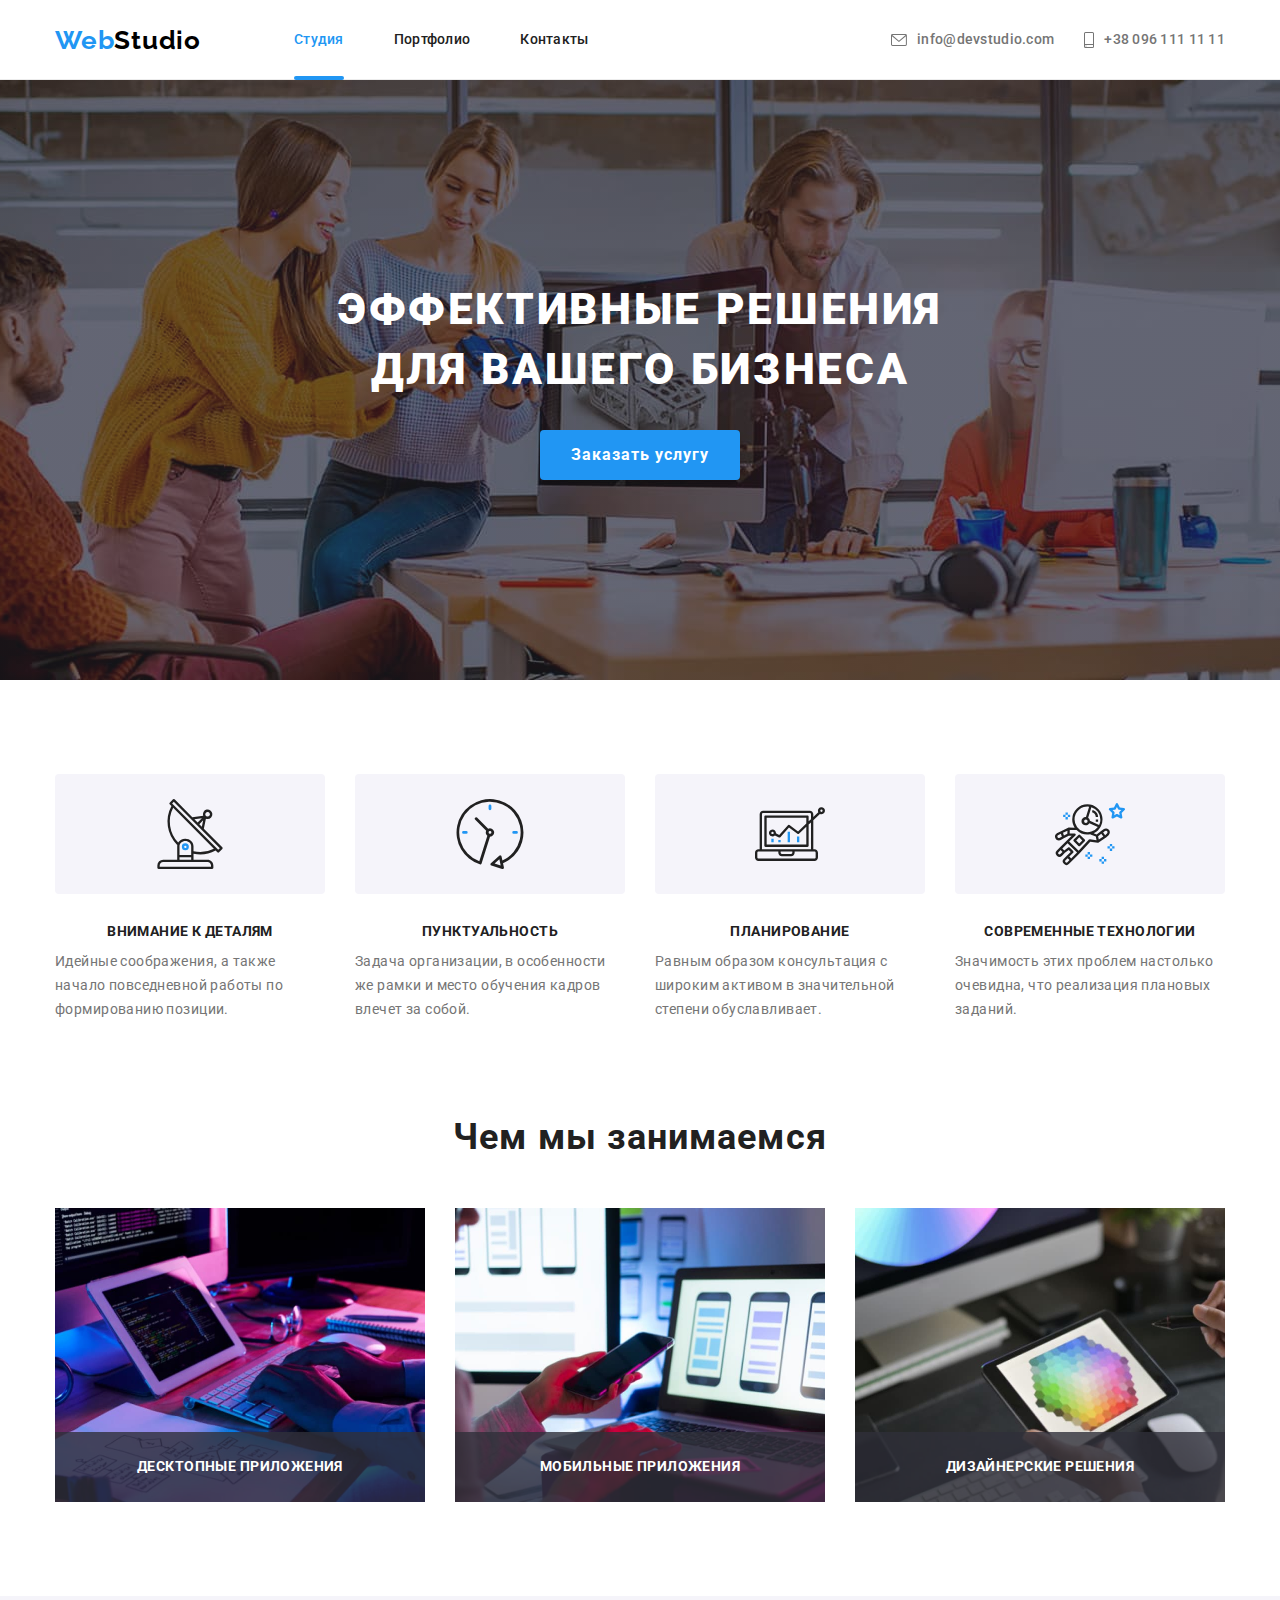
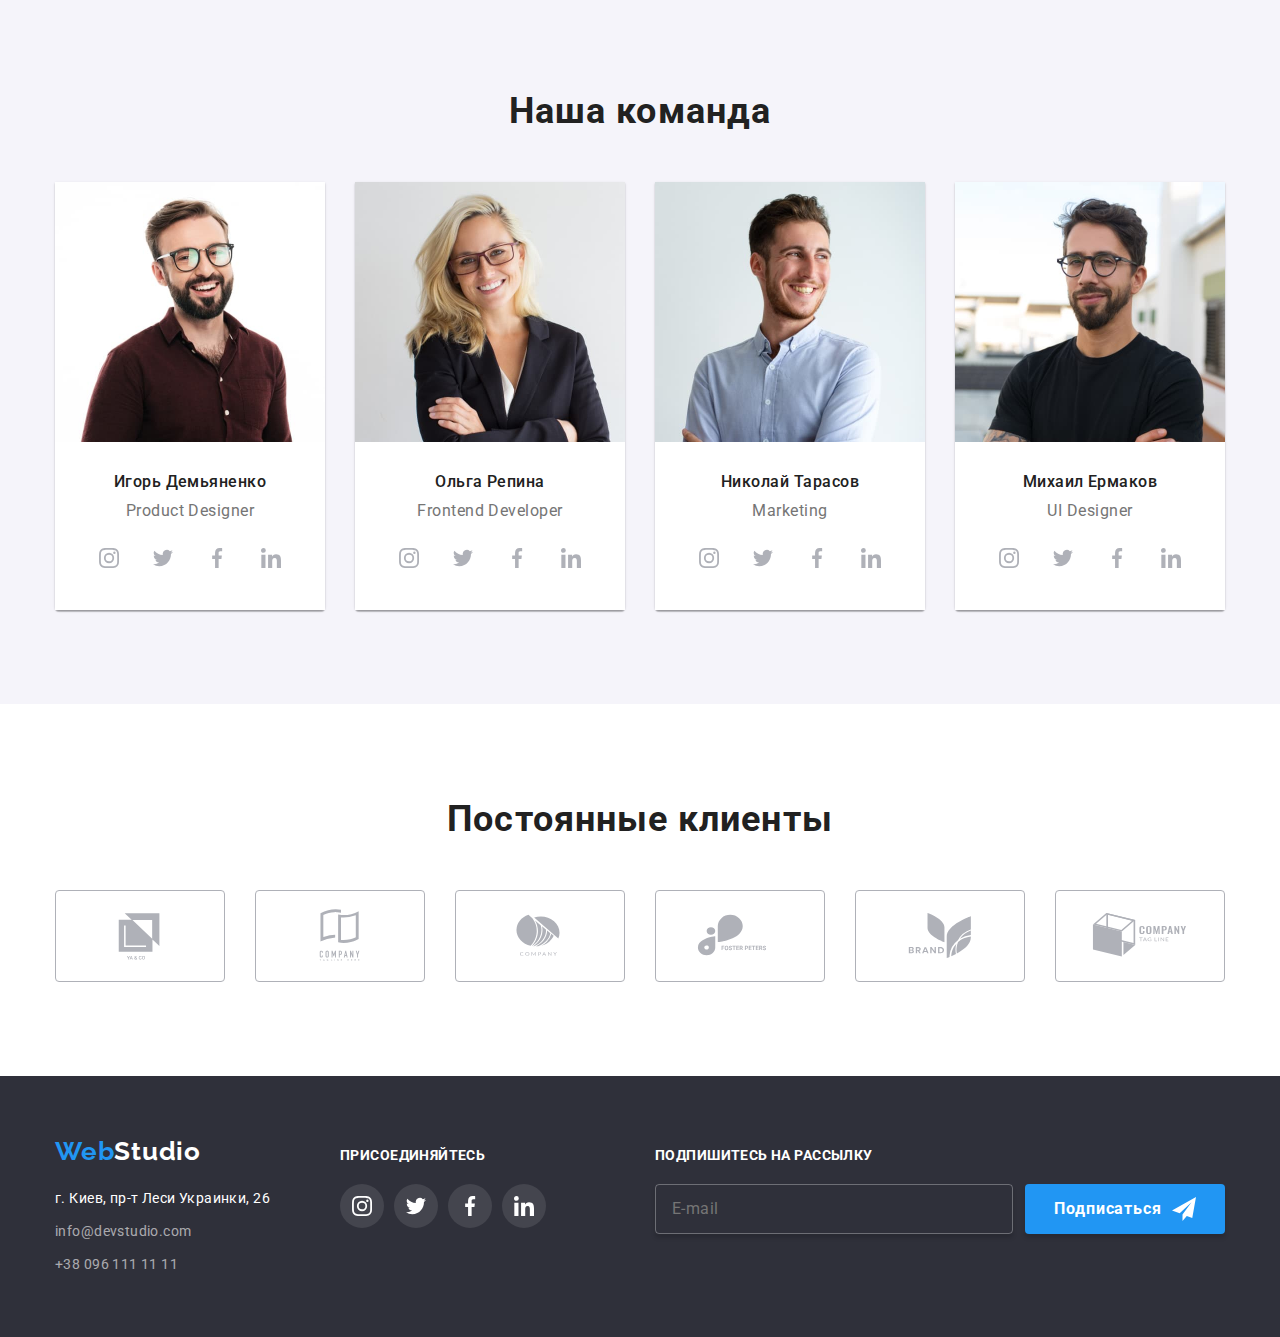
==== commit 4ee4678e: "Adds responsive images" ====
--- a/index.html
+++ b/index.html
@@ -67,20 +67,20 @@
             <ul class="contacts">
               <li class="contacts__item">
                 <a
+                  class="contacts__link contacts__link--phone"
+                  href="tel:+380961111111"
+                  ><svg class="contacts__icon" width="10" height="16">
+                    <use href="./images/icons.svg#smartphone"></use></svg
+                  ><span class="contacts__label">+38 096 111 11 11</span></a
+                >
+              </li>
+              <li class="contacts__item">
+                <a
                   class="contacts__link contacts__link--mail"
                   href="mailto:info@devstudio.com"
                   ><svg class="contacts__icon" width="16" height="12">
                     <use href="./images/icons.svg#envelope"></use></svg
                   ><span class="contacts__label">info@devstudio.com</span></a
-                >
-              </li>
-              <li class="contacts__item">
-                <a
-                  class="contacts__link contacts__link--phone"
-                  href="tel:+380961111111"
-                  ><svg class="contacts__icon" width="10" height="16">
-                    <use href="./images/icons.svg#smartphone"></use></svg
-                  ><span class="contacts__label">+38 096 111 11 11</span></a
                 >
               </li>
             </ul>
@@ -180,9 +180,13 @@
               <div class="work__thumb">
                 <img
                   class="work__image"
-                  src="./images/box1.jpg"
+                  srcset="
+                    ./images/work/work1/work1-desktop-370.jpg 370w,
+                    ./images/work/work1/work1-desktop-740.jpg 740w
+                  "
+                  sizes="33vw"
+                  src="./images/work/work1/work1-desktop-370.jpg"
                   alt="Программист работает в офисе"
-                  width="370"
                 />
                 <div class="work__overlay">
                   <h3 class="work__title">Десктопные приложения</h3>
@@ -193,9 +197,13 @@
               <div class="work__thumb">
                 <img
                   class="work__image"
-                  src="./images/box2.jpg"
+                  srcset="
+                    ./images/work/work2/work2-desktop-370.jpg 370w,
+                    ./images/work/work2/work2-desktop-740.jpg 740w
+                  "
+                  sizes="33vw"
+                  src="./images/work/work2/work2-desktop-370.jpg"
                   alt="Веб-дизайнер разрабатывает интерфейс для мобильного приложения"
-                  width="370"
                 />
                 <div class="work__overlay">
                   <h3 class="work__title">Мобильные приложения</h3>
@@ -206,9 +214,13 @@
               <div class="work__thumb">
                 <img
                   class="work__image"
-                  src="./images/box3.jpg"
+                  srcset="
+                    ./images/work/work3/work3-desktop-370.jpg 370w,
+                    ./images/work/work3/work3-desktop-740.jpg 740w
+                  "
+                  sizes="33vw"
+                  src="./images/work/work3/work3-desktop-370.jpg"
                   alt="Веб-дизайнер выбирает цвет на графическом планшете"
-                  width="370"
                 />
                 <div class="work__overlay">
                   <h3 class="work__title">Дизайнерские решения</h3>
@@ -224,12 +236,32 @@
           <h2 class="section__title">Наша команда</h2>
           <ul class="team">
             <li class="team__item">
-              <img
-                class="team__image"
-                src="./images/photo1.jpg"
-                alt="Фото Игоря Демьяненко"
-                width="270"
-              />
+              <picture>
+                <source
+                  srcset="
+                    ./images/team/employee1/employee1-desktop-270.jpg 270w,
+                    ./images/team/employee1/employee1-desktop-540.jpg 540w
+                  "
+                  media="(min-width: 1200px)"
+                />
+                <source
+                  srcset="
+                    ./images/team/employee1/employee1-tablet-354.jpg 354w,
+                    ./images/team/employee1/employee1-tablet-708.jpg 708w
+                  "
+                  media="(min-width: 768px)"
+                />
+                <img
+                  class="team__image"
+                  srcset="
+                    ./images/team/employee1/employee1-mobile-450.jpg 450w,
+                    ./images/team/employee1/employee1-mobile-900.jpg 900w
+                  "
+                  src="./images/team/employee1/employee1-mobile-450.jpg"
+                  alt="Фото Игоря Демьяненко"
+                  sizes="(min-width: 1200px) 25vw, (min-width: 768px) 50vw, 100vw"
+                />
+              </picture>
               <div class="team__box">
                 <h3 class="team__title">Игорь Демьяненко</h3>
                 <p class="team__text" lang="en">Product Designer</p>
@@ -264,12 +296,32 @@
               </div>
             </li>
             <li class="team__item">
-              <img
-                class="team__image"
-                src="./images/photo2.jpg"
-                alt="Фото Ольги Репиной"
-                width="270"
-              />
+              <picture>
+                <source
+                  srcset="
+                    ./images/team/employee2/employee2-desktop-270.jpg 270w,
+                    ./images/team/employee2/employee2-desktop-540.jpg 540w
+                  "
+                  media="(min-width: 1200px)"
+                />
+                <source
+                  srcset="
+                    ./images/team/employee2/employee2-tablet-354.jpg 354w,
+                    ./images/team/employee2/employee2-tablet-708.jpg 708w
+                  "
+                  media="(min-width: 768px)"
+                />
+                <img
+                  class="team__image"
+                  srcset="
+                    ./images/team/employee2/employee2-mobile-450.jpg 450w,
+                    ./images/team/employee2/employee2-mobile-900.jpg 900w
+                  "
+                  src="./images/team/employee2/employee2-mobile-450.jpg"
+                  alt="Фото Ольги Репиной"
+                  sizes="(min-width: 1200px) 25vw, (min-width: 768px) 50vw, 100vw"
+                />
+              </picture>
               <div class="team__box">
                 <h3 class="team__title">Ольга Репина</h3>
                 <p class="team__text" lang="en">Frontend Developer</p>
@@ -304,12 +356,32 @@
               </div>
             </li>
             <li class="team__item">
-              <img
-                class="team__image"
-                src="./images/photo3.jpg"
-                alt="Фото Николая Тарасова"
-                width="270"
-              />
+              <picture>
+                <source
+                  srcset="
+                    ./images/team/employee3/employee3-desktop-270.jpg 270w,
+                    ./images/team/employee3/employee3-desktop-540.jpg 540w
+                  "
+                  media="(min-width: 1200px)"
+                />
+                <source
+                  srcset="
+                    ./images/team/employee3/employee3-tablet-354.jpg 354w,
+                    ./images/team/employee3/employee3-tablet-708.jpg 708w
+                  "
+                  media="(min-width: 768px)"
+                />
+                <img
+                  class="team__image"
+                  srcset="
+                    ./images/team/employee3/employee3-mobile-450.jpg 450w,
+                    ./images/team/employee3/employee3-mobile-900.jpg 900w
+                  "
+                  src="./images/team/employee3/employee3-mobile-450.jpg"
+                  alt="Фото Николая Тарасова"
+                  sizes="(min-width: 1200px) 25vw, (min-width: 768px) 50vw, 100vw"
+                />
+              </picture>
               <div class="team__box">
                 <h3 class="team__title">Николай Тарасов</h3>
                 <p class="team__text" lang="en">Marketing</p>
@@ -344,12 +416,32 @@
               </div>
             </li>
             <li class="team__item">
-              <img
-                class="team__image"
-                src="./images/photo4.jpg"
-                alt="Фото Михаила Ермакова"
-                width="270"
-              />
+              <picture>
+                <source
+                  srcset="
+                    ./images/team/employee4/employee4-desktop-270.jpg 270w,
+                    ./images/team/employee4/employee4-desktop-540.jpg 540w
+                  "
+                  media="(min-width: 1200px)"
+                />
+                <source
+                  srcset="
+                    ./images/team/employee4/employee4-tablet-354.jpg 354w,
+                    ./images/team/employee4/employee4-tablet-708.jpg 708w
+                  "
+                  media="(min-width: 768px)"
+                />
+                <img
+                  class="team__image"
+                  srcset="
+                    ./images/team/employee4/employee4-mobile-450.jpg 450w,
+                    ./images/team/employee4/employee4-mobile-900.jpg 900w
+                  "
+                  src="./images/team/employee4/employee4-mobile-450.jpg"
+                  alt="Фото Михаила Ермакова"
+                  sizes="(min-width: 1200px) 25vw, (min-width: 768px) 50vw, 100vw"
+                />
+              </picture>
               <div class="team__box">
                 <h3 class="team__title">Михаил Ермаков</h3>
                 <p class="team__text" lang="en">UI Designer</p>
@@ -575,6 +667,6 @@
       </div>
     </div>
     <script src="./js/modal.js"></script>
-    <script src="./js/menu.js"></script>
+    <script src="./js/mobile-menu.js"></script>
   </body>
 </html>
--- a/css/main.min.css
+++ b/css/main.min.css
@@ -1,3 +1 @@
-/*! modern-normalize v1.1.0 | MIT License | https://github.com/sindresorhus/modern-normalize */*,::before,::after{-webkit-box-sizing:border-box;box-sizing:border-box}html{line-height:1.15;-webkit-text-size-adjust:100%;-moz-tab-size:4;-o-tab-size:4;tab-size:4}body{margin:0;font-family:system-ui,-apple-system,"Segoe UI",Roboto,Helvetica,Arial,sans-serif,"Apple Color Emoji","Segoe UI Emoji"}hr{height:0;color:inherit}abbr[title]{-webkit-text-decoration:underline dotted;text-decoration:underline dotted}b,strong{font-weight:bolder}code,kbd,samp,pre{font-family:ui-monospace, SFMono-Regular, Consolas, "Liberation Mono", Menlo,- monospace;font-size:1em}small{font-size:80%}sub,sup{font-size:75%;line-height:0;position:relative;vertical-align:baseline}sub{bottom:-0.25em}sup{top:-0.5em}table{text-indent:0;border-color:inherit}button,input,optgroup,select,textarea{font-family:inherit;font-size:100%;line-height:1.15;margin:0}button,select{text-transform:none}button,[type="button"],[type="reset"],[type="submit"]{-webkit-appearance:button}::-moz-focus-inner{border-style:none;padding:0}:-moz-focusring{outline:1px dotted ButtonText}:-moz-ui-invalid{box-shadow:none}legend{padding:0}progress{vertical-align:baseline}::-webkit-inner-spin-button,::-webkit-outer-spin-button{height:auto}[type="search"]{-webkit-appearance:textfield;outline-offset:-2px}::-webkit-search-decoration{-webkit-appearance:none}::-webkit-file-upload-button{-webkit-appearance:button;font:inherit}summary{display:list-item}h1,h2,h3,h4,h5,h6,p,ul{margin-top:0;margin-bottom:0}ul{list-style:none;padding:0}a{text-decoration:none}button{cursor:pointer}.visually-hidden{position:absolute;white-space:nowrap;width:1px;height:1px;overflow:hidden;border:0;padding:0;clip:rect(0 0 0 0);-webkit-clip-path:inset(50%);clip-path:inset(50%);margin:-1px}.features__title,.work__title,.team__title,.social-block__subtitle,.subscribe-section__subtitle{color:#212121;letter-spacing:0.03em;font-size:inherit;text-transform:uppercase}.features__text,.team__text{line-height:1.71;letter-spacing:0.03em}.button,.features__box,.work__overlay,.social-list__link,.clients__link,.button-close,.form-agreement{display:-webkit-box;display:-ms-flexbox;display:flex;-webkit-box-align:center;-ms-flex-align:center;align-items:center;-webkit-box-pack:center;-ms-flex-pack:center;justify-content:center}body{background-color:#fff;color:#757575;font-family:Roboto,sans-serif;font-size:14px}body.modal-open{overflow:hidden}.section{padding-top:60px;padding-bottom:60px}@media screen and (min-width: 1200px){.section{padding-top:94px;padding-bottom:94px}}.section__title{margin-bottom:30px;color:#212121;font-size:28px;line-height:1.18;letter-spacing:0.03em;text-align:center}@media screen and (min-width: 1200px){.section__title{margin-bottom:50px;font-size:36px;line-height:1.17}}.container{padding-left:15px;padding-right:15px;margin:0 auto}@media screen and (min-width: 480px){.container{width:480px}}@media screen and (min-width: 768px){.container{width:768px}}@media screen and (min-width: 1200px){.container{width:1200px}}.button{margin-left:auto;margin-right:auto;width:200px;height:50px;padding:0;border:none;color:#fff;background-color:#2196f3;-webkit-box-shadow:0px 4px 4px rgba(0,0,0,0.15);box-shadow:0px 4px 4px rgba(0,0,0,0.15);font-family:inherit;font-weight:700;font-size:16px;line-height:1.88;letter-spacing:0.06em;border-radius:4px;-webkit-transition:background-color 250ms cubic-bezier(0.4, 0, 0.2, 1);transition:background-color 250ms cubic-bezier(0.4, 0, 0.2, 1)}.button:hover,.button:focus{background-color:#188ce8}.logo{display:block;font-family:Raleway,sans-serif;font-weight:700;font-size:24px;line-height:1.17;letter-spacing:0.03em;color:#2196f3}@media screen and (min-width: 1200px){.logo{font-size:26px;line-height:1.19}}.logo__dark{color:#000}.logo__light{color:#fff}.header{border-bottom:1px solid #ececec;position:relative}.header__logo{padding-top:16px;padding-bottom:15px}@media screen and (min-width: 768px){.header__logo{margin-right:88px;padding-top:26px;padding-bottom:25px}}@media screen and (min-width: 1200px){.header__logo{margin-right:93px;padding-top:24px;padding-bottom:23px}}.navigation{display:-webkit-box;display:-ms-flexbox;display:flex;-webkit-box-align:center;-ms-flex-align:center;align-items:center;-webkit-box-pack:justify;-ms-flex-pack:justify;justify-content:space-between}.button-menu{display:-webkit-inline-box;display:-ms-inline-flexbox;display:inline-flex;padding:0;border:0;background-color:transparent}@media screen and (min-width: 768px){.button-menu{display:none}}.button-menu__icon-cross{display:none}.button-menu.is-open .button-menu__icon-cross{display:block}.button-menu.is-open .button-menu__icon-menu{display:none}.menu-container{font-weight:500;letter-spacing:0.02em;background-color:#fff}@media screen and (max-width: 768px){.menu-container{display:none;position:absolute;top:100%;left:0;width:100%;height:796px;padding:48px 40px}.menu-container.is-open{display:-webkit-box;display:-ms-flexbox;display:flex;-webkit-box-orient:vertical;-webkit-box-direction:normal;-ms-flex-direction:column;flex-direction:column}}@media screen and (min-width: 768px){.menu-container{display:-webkit-box;display:-ms-flexbox;display:flex;-webkit-box-pack:justify;-ms-flex-pack:justify;justify-content:space-between;-webkit-box-flex:1;-ms-flex-positive:1;flex-grow:1}}@media screen and (min-width: 768px){.navigation__list{display:-webkit-box;display:-ms-flexbox;display:flex}}@media screen and (max-width: 768px){.navigation__item:not(:last-child){margin-bottom:32px}}@media screen and (min-width: 768px){.navigation__item:not(:last-child){margin-right:50px}}.navigation__link{display:block;font-size:40px;line-height:1.18;color:#212121;-webkit-transition:color 250ms cubic-bezier(0.4, 0, 0.2, 1);transition:color 250ms cubic-bezier(0.4, 0, 0.2, 1)}.navigation__link:hover,.navigation__link:focus{color:#2196f3}@media screen and (min-width: 768px){.navigation__link{padding-top:32px;padding-bottom:31px;font-size:14px;line-height:1.14}}.navigation__link--current{color:#2196f3}@media screen and (min-width: 768px){.navigation__link--current{position:relative}.navigation__link--current::after{display:inline-block;content:"";position:absolute;left:0;bottom:-1px;width:100%;height:4px;border-radius:2px;background-color:#2196f3}}.contacts{display:-webkit-box;display:-ms-flexbox;display:flex}@media screen and (max-width: 768px){.contacts{margin-top:auto;-webkit-box-orient:vertical;-webkit-box-direction:reverse;-ms-flex-direction:column-reverse;flex-direction:column-reverse;-webkit-box-pack:justify;-ms-flex-pack:justify;justify-content:space-between}}@media screen and (min-width: 768px) and (max-width: 1200px){.contacts{-webkit-box-orient:vertical;-webkit-box-direction:normal;-ms-flex-direction:column;flex-direction:column;-webkit-box-pack:center;-ms-flex-pack:center;justify-content:center}}@media screen and (min-width: 1200px){.contacts{-webkit-box-orient:horizontal;-webkit-box-direction:normal;-ms-flex-direction:row;flex-direction:row;margin-left:auto}}@media screen and (max-width: 768px){.contacts__item:not(:last-child){margin-top:32px}}@media screen and (min-width: 768px) and (max-width: 1200px){.contacts__item:not(:last-child){margin-bottom:10px}}@media screen and (min-width: 1200px){.contacts__item:not(:last-child){margin-right:30px}}.contacts__link{font-size:24px;line-height:1.17;color:#757575;-webkit-transition:color 250ms cubic-bezier(0.4, 0, 0.2, 1);transition:color 250ms cubic-bezier(0.4, 0, 0.2, 1)}@media screen and (min-width: 768px){.contacts__link{display:-webkit-box;display:-ms-flexbox;display:flex;-webkit-box-align:center;-ms-flex-align:center;align-items:center;font-size:12px;line-height:1.17}}@media screen and (min-width: 1200px){.contacts__link{font-size:14px;line-height:1.14;padding-top:32px;padding-bottom:31px}}.contacts__link:hover,.contacts__link:focus{color:#2196f3}@media screen and (min-width: 768px) and (max-width: 1200px){.contacts__link--mail{padding-top:20px}}@media screen and (max-width: 768px){.contacts__link--phone{font-size:34px;line-height:1.18;color:#2196f3}}@media screen and (min-width: 768px) and (max-width: 1200px){.contacts__link--phone{padding-bottom:19px}}.contacts__icon{margin-right:10px;fill:currentColor}@media screen and (max-width: 768px){.contacts__icon{display:none}}.menu-social{display:-webkit-box;display:-ms-flexbox;display:flex;margin-top:64px}@media screen and (min-width: 768px){.menu-social{display:none}}.menu-social__item{padding:0 10px;border-right:1px solid rgba(33,33,33,0.2)}.menu-social__link{font-size:18px;line-height:1.22;color:#2196f3}.hero{padding-top:118px;padding-bottom:118px;height:400px;margin-right:auto;margin-left:auto;background-image:-webkit-gradient(linear, left top, right top, from(rgba(47,48,58,0.4)), to(rgba(47,48,58,0.4))),url(../images/hero.jpg);background-image:linear-gradient(to right, rgba(47,48,58,0.4), rgba(47,48,58,0.4)),url(../images/hero.jpg);background-color:#c4c4c4;background-repeat:no-repeat;background-position:center;background-size:cover;color:#fff;text-align:center}@media screen and (min-width: 1200px){.hero{padding-top:200px;padding-bottom:200px;height:600px;max-width:1600px}}.hero__title{margin-bottom:30px;font-weight:900;font-size:26px;line-height:1.62;letter-spacing:0.06em;text-transform:uppercase}@media screen and (min-width: 1200px){.hero__title{font-size:44px;line-height:1.36}}@media screen and (min-width: 768px){.features{display:-webkit-box;display:-ms-flexbox;display:flex;-ms-flex-wrap:wrap;flex-wrap:wrap;margin:calc((-1) * 30px / 2)}}@media screen and (min-width: 768px){.features__item{-ms-flex-preferred-size:calc((100% - 2 * 30px) / 2);flex-basis:calc((100% - 2 * 30px) / 2);margin:calc(30px / 2)}}@media screen and (min-width: 1200px){.features__item{-ms-flex-preferred-size:calc((100% - 4 * 30px) / 4);flex-basis:calc((100% - 4 * 30px) / 4);margin:calc(30px / 2)}}@media screen and (max-width: calc(768px - 1px)){.features__item:not(:last-child){margin-bottom:30px}}.features__box{height:120px;background-color:#f5f4fa;border-radius:4px;margin-bottom:30px}.features__title{text-align:center;margin-bottom:10px;line-height:1.14}.section--no-padding-top{padding-top:0}@media screen and (max-width: calc(1200px - 1px)){.section--hiden{display:none}}.work{display:-webkit-box;display:-ms-flexbox;display:flex;margin:calc((-1) * 30px / 2)}.work__item{-ms-flex-preferred-size:calc((100% - 3 * 30px) / 3);flex-basis:calc((100% - 3 * 30px) / 3);margin:calc(30px / 2)}.work__image{display:block;max-width:100%}.work__thumb{position:relative}.work__overlay{position:absolute;width:100%;height:70px;bottom:0;background-color:rgba(47,48,58,0.8)}.work__title{color:#fff;line-height:1.14;letter-spacing:0.03em}.social-list{display:-webkit-box;display:-ms-flexbox;display:flex;-ms-flex-wrap:wrap;flex-wrap:wrap;-webkit-box-pack:center;-ms-flex-pack:center;justify-content:center}.social-list__item:not(:last-child){margin-right:10px}.social-list__link{height:44px;width:44px;border-radius:50%;color:#afb1b8;background-color:#fff;-webkit-transition:color 250ms cubic-bezier(0.4, 0, 0.2, 1),background-color 250ms cubic-bezier(0.4, 0, 0.2, 1);transition:color 250ms cubic-bezier(0.4, 0, 0.2, 1),background-color 250ms cubic-bezier(0.4, 0, 0.2, 1)}.social-list__link:hover,.social-list__link:focus{color:#fff;background-color:#2196f3}.social-list__icon{fill:currentColor}.section--other-background{background-color:#f5f4fa}@media screen and (min-width: 768px){.team{display:-webkit-box;display:-ms-flexbox;display:flex;-ms-flex-wrap:wrap;flex-wrap:wrap;margin:calc((-1) * 30px / 2)}}.team__item{-webkit-box-shadow:0px 1px 3px rgba(0,0,0,0.12),0px 1px 1px rgba(0,0,0,0.14),0px 2px 1px rgba(0,0,0,0.2);box-shadow:0px 1px 3px rgba(0,0,0,0.12),0px 1px 1px rgba(0,0,0,0.14),0px 2px 1px rgba(0,0,0,0.2);border-radius:0px 0px 4px 4px}@media screen and (min-width: 768px){.team__item{-ms-flex-preferred-size:calc((100% - 2 * 30px) / 2);flex-basis:calc((100% - 2 * 30px) / 2);margin:calc(30px / 2)}}@media screen and (min-width: 1200px){.team__item{-ms-flex-preferred-size:calc((100% - 4 * 30px) / 4);flex-basis:calc((100% - 4 * 30px) / 4);margin:calc(30px / 2)}}@media screen and (max-width: calc(768px - 1px)){.team__item:not(:last-child){margin-bottom:30px}}.team__image{display:block;max-width:100%}.team__box{padding-top:30px;padding-bottom:24px;max-width:100%;text-align:center;background-color:#fff;font-size:16px;line-height:1.19}@media screen and (min-width: 1200px){.team__box{padding-bottom:30px}}.team__title{margin-bottom:10px;font-weight:500;text-transform:none}.team__text{line-height:1.19;margin-bottom:16px}.clients{display:-webkit-box;display:-ms-flexbox;display:flex;-ms-flex-wrap:wrap;flex-wrap:wrap;margin:calc((-1) * 30px / 2)}.clients__item{-ms-flex-preferred-size:calc((100% - 2 * 30px) / 2);flex-basis:calc((100% - 2 * 30px) / 2);margin:calc(30px / 2)}@media screen and (min-width: 768px){.clients__item{-ms-flex-preferred-size:calc((100% - 3 * 30px) / 3);flex-basis:calc((100% - 3 * 30px) / 3);margin:calc(30px / 2)}}@media screen and (min-width: 1200px){.clients__item{-ms-flex-preferred-size:calc((100% - 6 * 30px) / 6);flex-basis:calc((100% - 6 * 30px) / 6);margin:calc(30px / 2)}}.clients__link{height:92px;color:#afb1b8;background-color:#fff;border:1px solid #afb1b8;border-radius:4px;-webkit-transition:color 250ms cubic-bezier(0.4, 0, 0.2, 1),border-color 250ms cubic-bezier(0.4, 0, 0.2, 1);transition:color 250ms cubic-bezier(0.4, 0, 0.2, 1),border-color 250ms cubic-bezier(0.4, 0, 0.2, 1)}.clients__link:hover,.clients__link:focus{color:#2196f3;border-color:#2196f3}.clients__icon{fill:currentColor}.footer{text-align:center;padding-top:60px;padding-bottom:60px;background-color:#2f303a}@media screen and (min-width: 1200px){.footer{text-align:left}}@media screen and (min-width: 768px){.container--footer{display:-webkit-box;display:-ms-flexbox;display:flex;-ms-flex-wrap:wrap;flex-wrap:wrap;-webkit-box-align:baseline;-ms-flex-align:baseline;align-items:baseline;-ms-flex-pack:distribute;justify-content:space-around}}@media screen and (min-width: 1200px){.container--footer{-ms-flex-wrap:nowrap;flex-wrap:nowrap;-webkit-box-pack:start;-ms-flex-pack:start;justify-content:flex-start}}.footer__main-block{margin:0 0 60px}@media screen and (min-width: 1200px){.footer__main-block{margin:0}}.adress{margin-top:20px}.adress__list{font-style:normal;font-weight:400;line-height:1.71;letter-spacing:0.03em}.adress__link{color:rgba(255,255,255,0.6);-webkit-transition:color 250ms cubic-bezier(0.4, 0, 0.2, 1);transition:color 250ms cubic-bezier(0.4, 0, 0.2, 1)}.adress__link:hover,.adress__link:focus{color:#2196f3}.adress__link--map{color:#fff}.adress__item:not(:last-child){margin-bottom:8px}@media screen and (min-width: 1200px){.adress__item:not(:last-child){margin-bottom:9px}}.social-block{margin:0 0 60px}@media screen and (min-width: 1200px){.social-block{margin:0 0 0 70px}}.social-block__subtitle,.subscribe-section__subtitle{margin-bottom:20px;color:#fff;line-height:1.14}.social-list__link--footer{color:#fff;background-color:rgba(255,255,255,0.1)}.social-list__link--footer:hover,.social-list__link--footer:focus{background-color:#2196f3}@media screen and (min-width: 1200px){.subscribe-section{margin-left:auto}}@media screen and (min-width: 1200px){.subscribe-form{display:-webkit-box;display:-ms-flexbox;display:flex}}.subscribe-form__input{width:100%;height:50px;margin:0 0 20px;padding-left:16px;padding-right:0;color:rgba(255,255,255,0.6);background-color:inherit;border:1px solid rgba(255,255,255,0.3);-webkit-box-shadow:0px 4px 4px rgba(0,0,0,0.15);box-shadow:0px 4px 4px rgba(0,0,0,0.15);border-radius:4px}.subscribe-form__input::-webkit-input-placeholder{font-size:16px;line-height:1.25;letter-spacing:0.03em}.subscribe-form__input:-ms-input-placeholder{font-size:16px;line-height:1.25;letter-spacing:0.03em}.subscribe-form__input::-ms-input-placeholder{font-size:16px;line-height:1.25;letter-spacing:0.03em}.subscribe-form__input::placeholder{font-size:16px;line-height:1.25;letter-spacing:0.03em}@media screen and (min-width: 768px){.subscribe-form__input{width:450px}}@media screen and (min-width: 1200px){.subscribe-form__input{width:358px;margin:0 12px 0 0}}.button__icon{margin-left:10px;fill:#fff}.backdrop{position:fixed;top:0;left:0;overflow-y:scroll;width:100%;height:100%;background-color:rgba(0,0,0,0.2);opacity:1;visibility:visible;-webkit-transition:opacity 250ms cubic-bezier(0.4, 0, 0.2, 1),visibility 250ms cubic-bezier(0.4, 0, 0.2, 1);transition:opacity 250ms cubic-bezier(0.4, 0, 0.2, 1),visibility 250ms cubic-bezier(0.4, 0, 0.2, 1)}@media screen and (max-width: 768px){.backdrop{padding-top:93px}}@media screen and (min-width: 768px) and (max-width: 1200px){.backdrop{padding-top:208px}}.backdrop--hidden{visibility:hidden;opacity:0;pointer-events:none}.modal{padding:40px;background-color:#fff;-webkit-box-shadow:0px 1px 3px rgba(0,0,0,0.12),0px 1px 1px rgba(0,0,0,0.14),0px 2px 1px rgba(0,0,0,0.2);box-shadow:0px 1px 3px rgba(0,0,0,0.12),0px 1px 1px rgba(0,0,0,0.14),0px 2px 1px rgba(0,0,0,0.2);border-radius:4px;opacity:1;-webkit-transition:opacity 250ms cubic-bezier(0.4, 0, 0.2, 1),-webkit-transform 250ms cubic-bezier(0.4, 0, 0.2, 1);transition:opacity 250ms cubic-bezier(0.4, 0, 0.2, 1),-webkit-transform 250ms cubic-bezier(0.4, 0, 0.2, 1);transition:opacity 250ms cubic-bezier(0.4, 0, 0.2, 1),transform 250ms cubic-bezier(0.4, 0, 0.2, 1);transition:opacity 250ms cubic-bezier(0.4, 0, 0.2, 1),transform 250ms cubic-bezier(0.4, 0, 0.2, 1),-webkit-transform 250ms cubic-bezier(0.4, 0, 0.2, 1)}@media screen and (max-width: 1200px){.modal{position:relative;max-width:450px;width:100%;height:609px;margin-right:auto;margin-left:auto}}@media screen and (min-width: 1200px){.modal{width:528px;height:581px;position:absolute;top:50%;left:50%;-webkit-transform:translate(-50%, -50%);transform:translate(-50%, -50%)}}.backdrop--hidden .modal{-webkit-transform:translate(-50%, -50%) scale(0);transform:translate(-50%, -50%) scale(0);opacity:0}.button-close{position:absolute;top:8px;right:8px;padding:0;height:30px;width:30px;border-radius:50%;background-color:#fff;color:#000;border:1px solid rgba(0,0,0,0.1);-webkit-transition:color 250ms cubic-bezier(0.4, 0, 0.2, 1);transition:color 250ms cubic-bezier(0.4, 0, 0.2, 1)}.button-close:hover,.button-close:focus{color:#2196f3}.button-close__icon{fill:currentColor}.modal-form__title{display:block;margin-bottom:12px;text-align:center;font-size:20px;line-height:1.5;letter-spacing:0.03em;color:#212121}@media screen and (min-width: 1200px){.modal-form__title{line-height:1.15}}.modal-form__field{position:relative;display:-webkit-box;display:-ms-flexbox;display:flex;-webkit-box-orient:vertical;-webkit-box-direction:normal;-ms-flex-direction:column;flex-direction:column;font-size:12px;line-height:1.17;letter-spacing:0.01em;color:#212121;-webkit-transition:color 250ms cubic-bezier(0.4, 0, 0.2, 1);transition:color 250ms cubic-bezier(0.4, 0, 0.2, 1)}.modal-form__field:focus-within{color:#2196f3}.modal-form__field+.modal-form__field{margin-top:10px}.modal-form__label{color:#757575}.modal-form__input{height:40px;width:100%;padding-left:42px;margin-top:4px;line-height:inherit;border:1px solid rgba(33,33,33,0.2);border-radius:4px;-webkit-transition:border-color 250ms cubic-bezier(0.4, 0, 0.2, 1);transition:border-color 250ms cubic-bezier(0.4, 0, 0.2, 1)}.modal-form__field:focus-within .modal-form__input{border-color:#2196f3}.modal-form__textarea{height:120px;width:100%;padding:12px 16px;margin-top:4px;line-height:inherit;border:1px solid rgba(33,33,33,0.2);border-radius:4px;-webkit-transition:border-color 250ms cubic-bezier(0.4, 0, 0.2, 1);transition:border-color 250ms cubic-bezier(0.4, 0, 0.2, 1);resize:none}.modal-form__field:focus-within .modal-form__textarea{border-color:#2196f3}.modal-form__textarea::-webkit-input-placeholder{font-size:14px;line-height:1.14;letter-spacing:0.01em;color:rgba(117,117,117,0.5)}.modal-form__textarea:-ms-input-placeholder{font-size:14px;line-height:1.14;letter-spacing:0.01em;color:rgba(117,117,117,0.5)}.modal-form__textarea::-ms-input-placeholder{font-size:14px;line-height:1.14;letter-spacing:0.01em;color:rgba(117,117,117,0.5)}.modal-form__textarea::placeholder{font-size:14px;line-height:1.14;letter-spacing:0.01em;color:rgba(117,117,117,0.5)}@media screen and (min-width: 1200px){.modal-form__textarea::-webkit-input-placeholder{font-size:12px;line-height:1.17}.modal-form__textarea:-ms-input-placeholder{font-size:12px;line-height:1.17}.modal-form__textarea::-ms-input-placeholder{font-size:12px;line-height:1.17}.modal-form__textarea::placeholder{font-size:12px;line-height:1.17}.modal-form__field:focus-within .modal-form__textarea::-webkit-input-placeholder{font-size:14px;line-height:1.14}.modal-form__field:focus-within .modal-form__textarea:-ms-input-placeholder{font-size:14px;line-height:1.14}.modal-form__field:focus-within .modal-form__textarea::-ms-input-placeholder{font-size:14px;line-height:1.14}.modal-form__field:focus-within .modal-form__textarea::placeholder{font-size:14px;line-height:1.14}}.modal-form__icon{position:absolute;top:38px;left:12px;-webkit-transform:translateY(-50%);transform:translateY(-50%);fill:currentColor}.form-agreement{margin-top:20px;margin-bottom:30px;font-size:12px;line-height:1.17;letter-spacing:0.03em}@media screen and (min-width: 1200px){.form-agreement{font-size:14px;line-height:1.71}}.form-agreement__icon{margin-right:8px;fill:#fff;border:2px solid #212121;border-radius:2px;-webkit-transition:border-color 250ms cubic-bezier(0.4, 0, 0.2, 1);transition:border-color 250ms cubic-bezier(0.4, 0, 0.2, 1)}.form-agreement__input:focus+.form-agreement__icon{border-color:#2196f3}.form-agreement__input:checked+.form-agreement__icon{background-color:#2196f3;border:0}.form-agreement__link{text-decoration:underline;color:#2196f3}.filtre{display:-webkit-box;display:-ms-flexbox;display:flex;-ms-flex-wrap:wrap;flex-wrap:wrap;margin-bottom:40px}@media screen and (min-width: 768px){.filtre{-webkit-box-pack:center;-ms-flex-pack:center;justify-content:center;margin-bottom:30px}}@media screen and (min-width: 1200px){.filtre{margin-bottom:50px}}@media screen and (max-width: calc(768px - 1px)){.filtre__item:nth-child(-n+3){margin-bottom:15px}}.filtre__item:not(:last-child){margin-right:8px}@media screen and (max-width: 272px){.filtre__item:not(:last-child){margin-bottom:15px}}.filtre-button{padding:6px 22px;font-weight:500;font-size:16px;letter-spacing:0.03em;line-height:1.63;color:#212121;background-color:#f5f4fa;border:none;border-radius:4px;-webkit-transition:color 250ms cubic-bezier(0.4, 0, 0.2, 1),background-color 250ms cubic-bezier(0.4, 0, 0.2, 1),-webkit-box-shadow 250ms cubic-bezier(0.4, 0, 0.2, 1);transition:color 250ms cubic-bezier(0.4, 0, 0.2, 1),background-color 250ms cubic-bezier(0.4, 0, 0.2, 1),-webkit-box-shadow 250ms cubic-bezier(0.4, 0, 0.2, 1);transition:color 250ms cubic-bezier(0.4, 0, 0.2, 1),background-color 250ms cubic-bezier(0.4, 0, 0.2, 1),box-shadow 250ms cubic-bezier(0.4, 0, 0.2, 1);transition:color 250ms cubic-bezier(0.4, 0, 0.2, 1),background-color 250ms cubic-bezier(0.4, 0, 0.2, 1),box-shadow 250ms cubic-bezier(0.4, 0, 0.2, 1),-webkit-box-shadow 250ms cubic-bezier(0.4, 0, 0.2, 1)}.filtre-button:hover,.filtre-button:focus{color:#fff;background-color:#2196f3;-webkit-box-shadow:0px 3px 1px rgba(0,0,0,0.1),0px 1px 2px rgba(0,0,0,0.08),0px 2px 2px rgba(0,0,0,0.12);box-shadow:0px 3px 1px rgba(0,0,0,0.1),0px 1px 2px rgba(0,0,0,0.08),0px 2px 2px rgba(0,0,0,0.12)}.filtre-button--current{color:#fff;background-color:#2196f3;-webkit-box-shadow:0px 3px 1px rgba(0,0,0,0.1),0px 1px 2px rgba(0,0,0,0.08),0px 2px 2px rgba(0,0,0,0.12);box-shadow:0px 3px 1px rgba(0,0,0,0.1),0px 1px 2px rgba(0,0,0,0.08),0px 2px 2px rgba(0,0,0,0.12)}@media screen and (min-width: 768px){.gallery{display:-webkit-box;display:-ms-flexbox;display:flex;-ms-flex-wrap:wrap;flex-wrap:wrap;margin:calc((-1) * 30px / 2)}}@media screen and (min-width: 768px){.gallery__item{-ms-flex-preferred-size:calc((100% - 2 * 30px) / 2);flex-basis:calc((100% - 2 * 30px) / 2);margin:calc(30px / 2)}}@media screen and (min-width: 1200px){.gallery__item{-ms-flex-preferred-size:calc((100% - 3 * 30px) / 3);flex-basis:calc((100% - 3 * 30px) / 3);margin:calc(30px / 2)}}@media screen and (max-width: calc(768px - 1px)){.gallery__item:not(:last-child){margin-bottom:30px}}.gallery__link{display:-webkit-box;display:-ms-flexbox;display:flex;-webkit-box-orient:vertical;-webkit-box-direction:normal;-ms-flex-direction:column;flex-direction:column;height:100%;-webkit-transition:-webkit-box-shadow 250ms cubic-bezier(0.4, 0, 0.2, 1);transition:-webkit-box-shadow 250ms cubic-bezier(0.4, 0, 0.2, 1);transition:box-shadow 250ms cubic-bezier(0.4, 0, 0.2, 1);transition:box-shadow 250ms cubic-bezier(0.4, 0, 0.2, 1), -webkit-box-shadow 250ms cubic-bezier(0.4, 0, 0.2, 1)}.gallery__link:hover,.gallery__link:focus{-webkit-box-shadow:0px 1px 1px rgba(0,0,0,0.12),0px 4px 4px rgba(0,0,0,0.06),1px 4px 6px rgba(0,0,0,0.16);box-shadow:0px 1px 1px rgba(0,0,0,0.12),0px 4px 4px rgba(0,0,0,0.06),1px 4px 6px rgba(0,0,0,0.16)}.gallery__thumb{position:relative;overflow:hidden}.gallery__actions{position:absolute;width:100%;height:100%;bottom:0;padding:77px 24px;background-color:rgba(33,150,243,0.9);color:#fff;font-size:18px;line-height:1.56;letter-spacing:0.03em;-webkit-transform:translateY(101%);transform:translateY(101%);-webkit-transition:-webkit-transform 250ms cubic-bezier(0.4, 0, 0.2, 1);transition:-webkit-transform 250ms cubic-bezier(0.4, 0, 0.2, 1);transition:transform 250ms cubic-bezier(0.4, 0, 0.2, 1);transition:transform 250ms cubic-bezier(0.4, 0, 0.2, 1), -webkit-transform 250ms cubic-bezier(0.4, 0, 0.2, 1)}.gallery__link:hover .gallery__actions,.gallery__link:focus .gallery__actions{-webkit-transform:translateY(0);transform:translateY(0)}@media screen and (min-width: 768px){.gallery__actions{padding-top:49px}}@media screen and (min-width: 1200px){.gallery__actions{padding-top:63px;padding-bottom:63px}}.gallery__image{display:block;max-width:100%}.gallery__description{-webkit-box-flex:1;-ms-flex-positive:1;flex-grow:1;padding:20px 24px;border:1px solid #eee;border-top:0}.gallery__title{margin-bottom:4px;color:#212121;font-size:18px;line-height:2;letter-spacing:0.06em}.gallery__text{color:#757575;font-size:16px;line-height:1.89;letter-spacing:0.03em}
-/*# sourceMappingURL=main.min.css.map */+/*! modern-normalize v1.1.0 | MIT License | https://github.com/sindresorhus/modern-normalize */*,::before,::after{-webkit-box-sizing:border-box;box-sizing:border-box}html{line-height:1.15;-webkit-text-size-adjust:100%;-moz-tab-size:4;-o-tab-size:4;tab-size:4}body{margin:0;font-family:system-ui,-apple-system,"Segoe UI",Roboto,Helvetica,Arial,sans-serif,"Apple Color Emoji","Segoe UI Emoji"}hr{height:0;color:inherit}abbr[title]{-webkit-text-decoration:underline dotted;text-decoration:underline dotted}b,strong{font-weight:bolder}code,kbd,samp,pre{font-family:ui-monospace,SFMono-Regular,Consolas,"Liberation Mono",Menlo,monospace;font-size:1em}small{font-size:80%}sub,sup{font-size:75%;line-height:0;position:relative;vertical-align:baseline}sub{bottom:-0.25em}sup{top:-0.5em}table{text-indent:0;border-color:inherit}button,input,optgroup,select,textarea{font-family:inherit;font-size:100%;line-height:1.15;margin:0}button,select{text-transform:none}button,[type=button],[type=reset],[type=submit]{-webkit-appearance:button}::-moz-focus-inner{border-style:none;padding:0}:-moz-focusring{outline:1px dotted ButtonText}:-moz-ui-invalid{box-shadow:none}legend{padding:0}progress{vertical-align:baseline}::-webkit-inner-spin-button,::-webkit-outer-spin-button{height:auto}[type=search]{-webkit-appearance:textfield;outline-offset:-2px}::-webkit-search-decoration{-webkit-appearance:none}::-webkit-file-upload-button{-webkit-appearance:button;font:inherit}summary{display:list-item}h1,h2,h3,h4,h5,h6,p,ul{margin-top:0;margin-bottom:0}ul{list-style:none;padding:0}a{text-decoration:none}button{cursor:pointer}.visually-hidden{position:absolute;white-space:nowrap;width:1px;height:1px;overflow:hidden;border:0;padding:0;clip:rect(0 0 0 0);-webkit-clip-path:inset(50%);clip-path:inset(50%);margin:-1px}.social-block__subtitle,.subscribe-section__subtitle,.team__title,.work__title,.features__title{color:#212121;letter-spacing:.03em;font-size:inherit;text-transform:uppercase}.team__text,.features__text{line-height:1.71;letter-spacing:.03em}.form-agreement,.button-close,.clients__link,.social-list__link,.work__overlay,.features__box,.button{display:-webkit-box;display:-ms-flexbox;display:flex;-webkit-box-align:center;-ms-flex-align:center;align-items:center;-webkit-box-pack:center;-ms-flex-pack:center;justify-content:center}body{background-color:#fff;color:#757575;font-family:Roboto,sans-serif;font-size:14px}body.modal-open{overflow:hidden}@media screen and (max-width: 767.98px){body.menu-open{overflow:hidden}}.section{padding-top:60px;padding-bottom:60px}@media screen and (min-width: 1200px){.section{padding-top:94px;padding-bottom:94px}}.section__title{margin-bottom:30px;color:#212121;font-size:28px;line-height:1.18;letter-spacing:.03em;text-align:center}@media screen and (min-width: 1200px){.section__title{margin-bottom:50px;font-size:36px;line-height:1.17}}.container{padding-left:15px;padding-right:15px;margin:0 auto}@media screen and (min-width: 480px){.container{width:480px}}@media screen and (min-width: 768px){.container{width:768px}}@media screen and (min-width: 1200px){.container{width:1200px}}.button{margin-left:auto;margin-right:auto;width:200px;height:50px;padding:0;border:none;color:#fff;background-color:#2196f3;-webkit-box-shadow:0px 4px 4px rgba(0,0,0,.15);box-shadow:0px 4px 4px rgba(0,0,0,.15);font-family:inherit;font-weight:700;font-size:16px;line-height:1.88;letter-spacing:.06em;border-radius:4px;-webkit-transition:background-color 250ms cubic-bezier(0.4, 0, 0.2, 1);transition:background-color 250ms cubic-bezier(0.4, 0, 0.2, 1)}.button:hover,.button:focus{background-color:#188ce8}.logo{display:block;font-family:Raleway,sans-serif;font-weight:700;font-size:24px;line-height:1.17;letter-spacing:.03em;color:#2196f3}@media screen and (min-width: 1200px){.logo{font-size:26px;line-height:1.19}}.logo__dark{color:#000}.logo__light{color:#fff}.header{border-bottom:1px solid #ececec}@media screen and (max-width: 767.98px){.header{position:relative}}.header__logo{padding-top:16px;padding-bottom:15px}@media screen and (min-width: 768px){.header__logo{margin-right:88px;padding-top:26px;padding-bottom:25px}}@media screen and (min-width: 1200px){.header__logo{margin-right:93px;padding-top:24px;padding-bottom:23px}}.navigation{display:-webkit-box;display:-ms-flexbox;display:flex;-webkit-box-align:center;-ms-flex-align:center;align-items:center;-webkit-box-pack:justify;-ms-flex-pack:justify;justify-content:space-between}.button-menu{display:-webkit-inline-box;display:-ms-inline-flexbox;display:inline-flex;padding:0;border:0;color:#212121;background-color:rgba(0,0,0,0);-webkit-transition:color 250ms cubic-bezier(0.4, 0, 0.2, 1);transition:color 250ms cubic-bezier(0.4, 0, 0.2, 1)}.button-menu.is-open{position:fixed;top:10px;right:15px;z-index:3}.button-menu:hover,.button-menu:focus{color:#2196f3}@media screen and (min-width: 768px){.button-menu{display:none}}.button-menu__icon-cross{display:none}.button-menu.is-open .button-menu__icon-cross{display:block}.button-menu.is-open .button-menu__icon-menu{display:none}.menu-container{font-weight:500;letter-spacing:.02em;background-color:#fff}@media screen and (max-width: 767.98px){.menu-container{position:fixed;top:0;left:0;overflow-y:scroll;width:100vw;height:100vh;z-index:2;padding:48px 40px;-webkit-transform:translateY(-100%);transform:translateY(-100%);-webkit-transition:-webkit-transform 250ms cubic-bezier(0.4, 0, 0.2, 1);transition:-webkit-transform 250ms cubic-bezier(0.4, 0, 0.2, 1);transition:transform 250ms cubic-bezier(0.4, 0, 0.2, 1);transition:transform 250ms cubic-bezier(0.4, 0, 0.2, 1), -webkit-transform 250ms cubic-bezier(0.4, 0, 0.2, 1)}.menu-container.is-open{-webkit-transform:translateY(0);transform:translateY(0);display:-webkit-box;display:-ms-flexbox;display:flex;-webkit-box-orient:vertical;-webkit-box-direction:normal;-ms-flex-direction:column;flex-direction:column}}@media screen and (min-width: 768px){.menu-container{display:-webkit-box;display:-ms-flexbox;display:flex;-webkit-box-pack:justify;-ms-flex-pack:justify;justify-content:space-between;-webkit-box-flex:1;-ms-flex-positive:1;flex-grow:1}}@media screen and (min-width: 768px){.navigation__list{display:-webkit-box;display:-ms-flexbox;display:flex}}@media screen and (max-width: 767.98px){.navigation__item:not(:last-child){margin-bottom:32px}}@media screen and (min-width: 768px){.navigation__item:not(:last-child){margin-right:50px}}.navigation__link{display:block;font-size:40px;line-height:1.18;color:#212121;-webkit-transition:color 250ms cubic-bezier(0.4, 0, 0.2, 1);transition:color 250ms cubic-bezier(0.4, 0, 0.2, 1)}.navigation__link:hover,.navigation__link:focus{color:#2196f3}@media screen and (min-width: 768px){.navigation__link{padding-top:32px;padding-bottom:31px;font-size:14px;line-height:1.14}}.navigation__link--current{color:#2196f3}@media screen and (min-width: 768px){.navigation__link--current{position:relative}.navigation__link--current::after{display:inline-block;content:"";position:absolute;left:0;bottom:-1px;width:100%;height:4px;border-radius:2px;background-color:#2196f3}}.contacts{display:-webkit-box;display:-ms-flexbox;display:flex}@media screen and (max-width: 767.98px){.contacts{margin-top:auto;-webkit-box-orient:vertical;-webkit-box-direction:normal;-ms-flex-direction:column;flex-direction:column;-webkit-box-pack:justify;-ms-flex-pack:justify;justify-content:space-between}}@media screen and (min-width: 768px)and (max-width: 1199.98px){.contacts{-webkit-box-orient:vertical;-webkit-box-direction:reverse;-ms-flex-direction:column-reverse;flex-direction:column-reverse;-webkit-box-pack:center;-ms-flex-pack:center;justify-content:center}}@media screen and (min-width: 1200px){.contacts{-webkit-box-orient:horizontal;-webkit-box-direction:reverse;-ms-flex-direction:row-reverse;flex-direction:row-reverse;margin-left:auto}}@media screen and (max-width: 767.98px){.contacts__item:not(:last-child){margin-bottom:32px}}@media screen and (min-width: 768px)and (max-width: 1199.98px){.contacts__item:not(:last-child){margin-top:10px}}@media screen and (min-width: 1200px){.contacts__item:not(:last-child){margin-left:30px}}.contacts__link{font-size:24px;line-height:1.17;color:#757575;-webkit-transition:color 250ms cubic-bezier(0.4, 0, 0.2, 1);transition:color 250ms cubic-bezier(0.4, 0, 0.2, 1)}@media screen and (min-width: 768px){.contacts__link{display:-webkit-box;display:-ms-flexbox;display:flex;-webkit-box-align:center;-ms-flex-align:center;align-items:center;font-size:12px;line-height:1.17}}@media screen and (min-width: 1200px){.contacts__link{font-size:14px;line-height:1.14;padding-top:32px;padding-bottom:31px}}.contacts__link:hover,.contacts__link:focus{color:#2196f3}@media screen and (min-width: 768px)and (max-width: 1199.98px){.contacts__link--mail{padding-top:20px}}@media screen and (max-width: 767.98px){.contacts__link--phone{font-size:34px;line-height:1.18;color:#2196f3}}@media screen and (min-width: 768px)and (max-width: 1199.98px){.contacts__link--phone{padding-bottom:19px}}.contacts__icon{margin-right:10px;fill:currentColor}@media screen and (max-width: 767.98px){.contacts__icon{display:none}}.menu-social{display:-webkit-box;display:-ms-flexbox;display:flex;-ms-flex-wrap:wrap;flex-wrap:wrap;margin-top:64px}@media screen and (min-width: 768px){.menu-social{display:none}}.menu-social__item{padding:0 10px}.menu-social__item:not(:last-child){border-right:1px solid rgba(33,33,33,.2)}.menu-social__link{font-size:18px;line-height:1.22;color:#2196f3}.hero{padding-top:118px;padding-bottom:118px;height:400px;margin-right:auto;margin-left:auto;background-color:#c4c4c4;background-repeat:no-repeat;background-position:center;background-size:cover;color:#fff;text-align:center;background-image:-webkit-gradient(linear, left top, right top, from(rgba(47, 48, 58, 0.4)), to(rgba(47, 48, 58, 0.4))),url(../images/hero/hero-mobile.jpg);background-image:linear-gradient(to right, rgba(47, 48, 58, 0.4), rgba(47, 48, 58, 0.4)),url(../images/hero/hero-mobile.jpg)}@media(min-device-pixel-ratio: 2),(-webkit-min-device-pixel-ratio: 2),(min-resolution: 192dpi),(min-resolution: 2dppx){.hero{background-image:-webkit-gradient(linear, left top, right top, from(rgba(47, 48, 58, 0.4)), to(rgba(47, 48, 58, 0.4))),url(../images/hero/hero-mobile@2x.jpg);background-image:linear-gradient(to right, rgba(47, 48, 58, 0.4), rgba(47, 48, 58, 0.4)),url(../images/hero/hero-mobile@2x.jpg)}}@media screen and (min-width: 480.02px){.hero{background-image:-webkit-gradient(linear, left top, right top, from(rgba(47, 48, 58, 0.4)), to(rgba(47, 48, 58, 0.4))),url(../images/hero/hero-tablet.jpg);background-image:linear-gradient(to right, rgba(47, 48, 58, 0.4), rgba(47, 48, 58, 0.4)),url(../images/hero/hero-tablet.jpg)}}@media screen and (min-width: 480.02px)and (min-device-pixel-ratio: 2),screen and (min-width: 480.02px)and (-webkit-min-device-pixel-ratio: 2),screen and (min-width: 480.02px)and (min-resolution: 192dpi),screen and (min-width: 480.02px)and (min-resolution: 2dppx){.hero{background-image:-webkit-gradient(linear, left top, right top, from(rgba(47, 48, 58, 0.4)), to(rgba(47, 48, 58, 0.4))),url(../images/hero/hero-tablet@2x.jpg);background-image:linear-gradient(to right, rgba(47, 48, 58, 0.4), rgba(47, 48, 58, 0.4)),url(../images/hero/hero-tablet@2x.jpg)}}@media screen and (min-width: 768.02px){.hero{background-image:-webkit-gradient(linear, left top, right top, from(rgba(47, 48, 58, 0.4)), to(rgba(47, 48, 58, 0.4))),url(../images/hero/hero-desktop.jpg);background-image:linear-gradient(to right, rgba(47, 48, 58, 0.4), rgba(47, 48, 58, 0.4)),url(../images/hero/hero-desktop.jpg)}}@media screen and (min-width: 768.02px)and (min-device-pixel-ratio: 2),screen and (min-width: 768.02px)and (-webkit-min-device-pixel-ratio: 2),screen and (min-width: 768.02px)and (min-resolution: 192dpi),screen and (min-width: 768.02px)and (min-resolution: 2dppx){.hero{background-image:-webkit-gradient(linear, left top, right top, from(rgba(47, 48, 58, 0.4)), to(rgba(47, 48, 58, 0.4))),url(../images/hero/hero-desktop@2x.jpg);background-image:linear-gradient(to right, rgba(47, 48, 58, 0.4), rgba(47, 48, 58, 0.4)),url(../images/hero/hero-desktop@2x.jpg)}}@media screen and (min-width: 1200px){.hero{padding-top:200px;padding-bottom:200px;height:600px;max-width:1600px}}.hero__title{margin-bottom:30px;font-weight:900;font-size:26px;line-height:1.62;letter-spacing:.06em;text-transform:uppercase}@media screen and (min-width: 1200px){.hero__title{font-size:44px;line-height:1.36}}@media screen and (min-width: 768px){.features{display:-webkit-box;display:-ms-flexbox;display:flex;-ms-flex-wrap:wrap;flex-wrap:wrap;margin:calc((-1) * 30px / 2)}}@media screen and (min-width: 768px){.features__item{-ms-flex-preferred-size:calc((100% - 2 * 30px)/2);flex-basis:calc((100% - 2 * 30px)/2);margin:calc(30px / 2)}}@media screen and (min-width: 1200px){.features__item{-ms-flex-preferred-size:calc((100% - 4 * 30px)/4);flex-basis:calc((100% - 4 * 30px)/4);margin:calc(30px / 2)}}@media screen and (max-width: 767.98px){.features__item:not(:last-child){margin-bottom:30px}}.features__box{height:120px;background-color:#f5f4fa;border-radius:4px;margin-bottom:30px}.features__title{text-align:center;margin-bottom:10px;line-height:1.14}.section--no-padding-top{padding-top:0}@media screen and (max-width: 1199.98px){.section--hiden{display:none}}.work{display:-webkit-box;display:-ms-flexbox;display:flex;margin:calc((-1) * 30px / 2)}.work__item{-ms-flex-preferred-size:calc((100% - 3 * 30px)/3);flex-basis:calc((100% - 3 * 30px)/3);margin:calc(30px / 2)}.work__image{display:block;max-width:100%;height:auto}.work__thumb{position:relative}.work__overlay{position:absolute;width:100%;height:70px;bottom:0;background-color:rgba(47,48,58,.8)}.work__title{color:#fff;line-height:1.14;letter-spacing:.03em}.social-list{display:-webkit-box;display:-ms-flexbox;display:flex;-ms-flex-wrap:wrap;flex-wrap:wrap;-webkit-box-pack:center;-ms-flex-pack:center;justify-content:center}.social-list__item:not(:last-child){margin-right:10px}.social-list__link{height:44px;width:44px;border-radius:50%;color:#afb1b8;background-color:#fff;-webkit-transition:color 250ms cubic-bezier(0.4, 0, 0.2, 1),background-color 250ms cubic-bezier(0.4, 0, 0.2, 1);transition:color 250ms cubic-bezier(0.4, 0, 0.2, 1),background-color 250ms cubic-bezier(0.4, 0, 0.2, 1)}.social-list__link:hover,.social-list__link:focus{color:#fff;background-color:#2196f3}.social-list__icon{fill:currentColor}.section--other-background{background-color:#f5f4fa}@media screen and (min-width: 768px){.team{display:-webkit-box;display:-ms-flexbox;display:flex;-ms-flex-wrap:wrap;flex-wrap:wrap;margin:calc((-1) * 30px / 2)}}.team__item{-webkit-box-shadow:0px 1px 3px rgba(0,0,0,.12),0px 1px 1px rgba(0,0,0,.14),0px 2px 1px rgba(0,0,0,.2);box-shadow:0px 1px 3px rgba(0,0,0,.12),0px 1px 1px rgba(0,0,0,.14),0px 2px 1px rgba(0,0,0,.2);border-radius:0px 0px 4px 4px}@media screen and (min-width: 768px){.team__item{-ms-flex-preferred-size:calc((100% - 2 * 30px)/2);flex-basis:calc((100% - 2 * 30px)/2);margin:calc(30px / 2)}}@media screen and (min-width: 1200px){.team__item{-ms-flex-preferred-size:calc((100% - 4 * 30px)/4);flex-basis:calc((100% - 4 * 30px)/4);margin:calc(30px / 2)}}@media screen and (max-width: 767.98px){.team__item:not(:last-child){margin-bottom:30px}}.team__image{display:block;max-width:100%;height:auto}.team__box{padding-top:30px;padding-bottom:24px;max-width:100%;text-align:center;background-color:#fff;font-size:16px;line-height:1.19}@media screen and (min-width: 1200px){.team__box{padding-bottom:30px}}.team__title{margin-bottom:10px;font-weight:500;text-transform:none}.team__text{line-height:1.19;margin-bottom:16px}.clients{display:-webkit-box;display:-ms-flexbox;display:flex;-ms-flex-wrap:wrap;flex-wrap:wrap;margin:calc((-1) * 30px / 2)}.clients__item{-ms-flex-preferred-size:calc((100% - 2 * 30px)/2);flex-basis:calc((100% - 2 * 30px)/2);margin:calc(30px / 2)}@media screen and (min-width: 768px){.clients__item{-ms-flex-preferred-size:calc((100% - 3 * 30px)/3);flex-basis:calc((100% - 3 * 30px)/3);margin:calc(30px / 2)}}@media screen and (min-width: 1200px){.clients__item{-ms-flex-preferred-size:calc((100% - 6 * 30px)/6);flex-basis:calc((100% - 6 * 30px)/6);margin:calc(30px / 2)}}.clients__link{height:92px;color:#afb1b8;background-color:#fff;border:1px solid #afb1b8;border-radius:4px;-webkit-transition:color 250ms cubic-bezier(0.4, 0, 0.2, 1),border-color 250ms cubic-bezier(0.4, 0, 0.2, 1);transition:color 250ms cubic-bezier(0.4, 0, 0.2, 1),border-color 250ms cubic-bezier(0.4, 0, 0.2, 1)}.clients__link:hover,.clients__link:focus{color:#2196f3;border-color:#2196f3}.clients__icon{fill:currentColor}.footer{text-align:center;padding-top:60px;padding-bottom:60px;background-color:#2f303a}@media screen and (min-width: 1200px){.footer{text-align:left}}@media screen and (min-width: 768px){.container--footer{display:-webkit-box;display:-ms-flexbox;display:flex;-ms-flex-wrap:wrap;flex-wrap:wrap;-webkit-box-align:baseline;-ms-flex-align:baseline;align-items:baseline;-ms-flex-pack:distribute;justify-content:space-around}}@media screen and (min-width: 1200px){.container--footer{-ms-flex-wrap:nowrap;flex-wrap:nowrap;-webkit-box-pack:start;-ms-flex-pack:start;justify-content:flex-start}}.footer__main-block{margin:0 0 60px}@media screen and (min-width: 1200px){.footer__main-block{margin:0}}.adress{margin-top:20px}.adress__list{font-style:normal;font-weight:400;line-height:1.71;letter-spacing:.03em}.adress__link{color:rgba(255,255,255,.6);-webkit-transition:color 250ms cubic-bezier(0.4, 0, 0.2, 1);transition:color 250ms cubic-bezier(0.4, 0, 0.2, 1)}.adress__link:hover,.adress__link:focus{color:#2196f3}.adress__link--map{color:#fff}.adress__item:not(:last-child){margin-bottom:8px}@media screen and (min-width: 1200px){.adress__item:not(:last-child){margin-bottom:9px}}.social-block{margin:0 0 60px}@media screen and (min-width: 1200px){.social-block{margin:0 0 0 70px}}.social-block__subtitle,.subscribe-section__subtitle{margin-bottom:20px;color:#fff;line-height:1.14}.social-list__link--footer{color:#fff;background-color:rgba(255,255,255,.1)}.social-list__link--footer:hover,.social-list__link--footer:focus{background-color:#2196f3}@media screen and (min-width: 1200px){.subscribe-section{margin-left:auto}}@media screen and (min-width: 1200px){.subscribe-form{display:-webkit-box;display:-ms-flexbox;display:flex}}.subscribe-form__input{width:100%;height:50px;margin:0 0 20px;padding-left:16px;padding-right:0;color:rgba(255,255,255,.6);background-color:inherit;border:1px solid rgba(255,255,255,.3);-webkit-box-shadow:0px 4px 4px rgba(0,0,0,.15);box-shadow:0px 4px 4px rgba(0,0,0,.15);border-radius:4px}.subscribe-form__input::-webkit-input-placeholder{font-size:16px;line-height:1.25;letter-spacing:.03em}.subscribe-form__input::-moz-placeholder{font-size:16px;line-height:1.25;letter-spacing:.03em}.subscribe-form__input:-ms-input-placeholder{font-size:16px;line-height:1.25;letter-spacing:.03em}.subscribe-form__input::-ms-input-placeholder{font-size:16px;line-height:1.25;letter-spacing:.03em}.subscribe-form__input::placeholder{font-size:16px;line-height:1.25;letter-spacing:.03em}@media screen and (min-width: 768px){.subscribe-form__input{width:450px}}@media screen and (min-width: 1200px){.subscribe-form__input{width:358px;margin:0 12px 0 0}}.button__icon{margin-left:10px;fill:#fff}.backdrop{position:fixed;top:0;left:0;overflow-y:scroll;width:100%;height:100%;background-color:rgba(0,0,0,.2);opacity:1;visibility:visible;-webkit-transition:opacity 250ms cubic-bezier(0.4, 0, 0.2, 1),visibility 250ms cubic-bezier(0.4, 0, 0.2, 1);transition:opacity 250ms cubic-bezier(0.4, 0, 0.2, 1),visibility 250ms cubic-bezier(0.4, 0, 0.2, 1)}@media screen and (max-width: 767.98px){.backdrop{padding-top:93px}}@media screen and (min-width: 768px)and (max-width: 1199.98px){.backdrop{padding-top:208px}}.backdrop--hidden{visibility:hidden;opacity:0;pointer-events:none}.modal{padding:40px;background-color:#fff;-webkit-box-shadow:0px 1px 3px rgba(0,0,0,.12),0px 1px 1px rgba(0,0,0,.14),0px 2px 1px rgba(0,0,0,.2);box-shadow:0px 1px 3px rgba(0,0,0,.12),0px 1px 1px rgba(0,0,0,.14),0px 2px 1px rgba(0,0,0,.2);border-radius:4px;opacity:1;-webkit-transition:opacity 250ms cubic-bezier(0.4, 0, 0.2, 1),-webkit-transform 250ms cubic-bezier(0.4, 0, 0.2, 1);transition:opacity 250ms cubic-bezier(0.4, 0, 0.2, 1),-webkit-transform 250ms cubic-bezier(0.4, 0, 0.2, 1);transition:opacity 250ms cubic-bezier(0.4, 0, 0.2, 1),transform 250ms cubic-bezier(0.4, 0, 0.2, 1);transition:opacity 250ms cubic-bezier(0.4, 0, 0.2, 1),transform 250ms cubic-bezier(0.4, 0, 0.2, 1),-webkit-transform 250ms cubic-bezier(0.4, 0, 0.2, 1)}@media screen and (max-width: 1199.98px){.modal{position:relative;max-width:450px;width:100%;height:609px;margin-right:auto;margin-left:auto}}@media screen and (min-width: 1200px){.modal{width:528px;height:581px;position:absolute;top:50%;left:50%;-webkit-transform:translate(-50%, -50%);transform:translate(-50%, -50%)}}.backdrop--hidden .modal{-webkit-transform:translate(-50%, -50%) scale(0);transform:translate(-50%, -50%) scale(0);opacity:0}.button-close{position:absolute;top:8px;right:8px;padding:0;height:30px;width:30px;border-radius:50%;background-color:#fff;color:#000;border:1px solid rgba(0,0,0,.1);-webkit-transition:color 250ms cubic-bezier(0.4, 0, 0.2, 1);transition:color 250ms cubic-bezier(0.4, 0, 0.2, 1)}.button-close:hover,.button-close:focus{color:#2196f3}.button-close__icon{fill:currentColor}.modal-form__title{display:block;margin-bottom:12px;text-align:center;font-size:20px;line-height:1.5;letter-spacing:.03em;color:#212121}@media screen and (min-width: 1200px){.modal-form__title{line-height:1.15}}.modal-form__field{position:relative;display:-webkit-box;display:-ms-flexbox;display:flex;-webkit-box-orient:vertical;-webkit-box-direction:normal;-ms-flex-direction:column;flex-direction:column;font-size:12px;line-height:1.17;letter-spacing:.01em;color:#212121;-webkit-transition:color 250ms cubic-bezier(0.4, 0, 0.2, 1);transition:color 250ms cubic-bezier(0.4, 0, 0.2, 1)}.modal-form__field:focus-within{color:#2196f3}.modal-form__field+.modal-form__field{margin-top:10px}.modal-form__label{color:#757575}.modal-form__input{height:40px;width:100%;padding-left:42px;margin-top:4px;line-height:inherit;border:1px solid rgba(33,33,33,.2);border-radius:4px;-webkit-transition:border-color 250ms cubic-bezier(0.4, 0, 0.2, 1);transition:border-color 250ms cubic-bezier(0.4, 0, 0.2, 1)}.modal-form__field:focus-within .modal-form__input{border-color:#2196f3}.modal-form__textarea{height:120px;width:100%;padding:12px 16px;margin-top:4px;line-height:inherit;border:1px solid rgba(33,33,33,.2);border-radius:4px;-webkit-transition:border-color 250ms cubic-bezier(0.4, 0, 0.2, 1);transition:border-color 250ms cubic-bezier(0.4, 0, 0.2, 1);resize:none}.modal-form__field:focus-within .modal-form__textarea{border-color:#2196f3}.modal-form__textarea::-webkit-input-placeholder{font-size:14px;line-height:1.14;letter-spacing:.01em;color:rgba(117,117,117,.5)}.modal-form__textarea::-moz-placeholder{font-size:14px;line-height:1.14;letter-spacing:.01em;color:rgba(117,117,117,.5)}.modal-form__textarea:-ms-input-placeholder{font-size:14px;line-height:1.14;letter-spacing:.01em;color:rgba(117,117,117,.5)}.modal-form__textarea::-ms-input-placeholder{font-size:14px;line-height:1.14;letter-spacing:.01em;color:rgba(117,117,117,.5)}.modal-form__textarea::placeholder{font-size:14px;line-height:1.14;letter-spacing:.01em;color:rgba(117,117,117,.5)}@media screen and (min-width: 1200px){.modal-form__textarea::-webkit-input-placeholder{font-size:12px;line-height:1.17}.modal-form__textarea::-moz-placeholder{font-size:12px;line-height:1.17}.modal-form__textarea:-ms-input-placeholder{font-size:12px;line-height:1.17}.modal-form__textarea::-ms-input-placeholder{font-size:12px;line-height:1.17}.modal-form__textarea::placeholder{font-size:12px;line-height:1.17}.modal-form__field:focus-within .modal-form__textarea::-webkit-input-placeholder{font-size:14px;line-height:1.14}.modal-form__field:focus-within .modal-form__textarea::-moz-placeholder{font-size:14px;line-height:1.14}.modal-form__field:focus-within .modal-form__textarea:-ms-input-placeholder{font-size:14px;line-height:1.14}.modal-form__field:focus-within .modal-form__textarea::-ms-input-placeholder{font-size:14px;line-height:1.14}.modal-form__field:focus-within .modal-form__textarea::placeholder{font-size:14px;line-height:1.14}}.modal-form__icon{position:absolute;top:38px;left:12px;-webkit-transform:translateY(-50%);transform:translateY(-50%);fill:currentColor}.form-agreement{margin-top:20px;margin-bottom:30px;font-size:12px;line-height:1.17;letter-spacing:.03em}@media screen and (min-width: 1200px){.form-agreement{font-size:14px;line-height:1.71}}.form-agreement__icon{margin-right:8px;fill:#fff;border:2px solid #212121;border-radius:2px;-webkit-transition:border-color 250ms cubic-bezier(0.4, 0, 0.2, 1);transition:border-color 250ms cubic-bezier(0.4, 0, 0.2, 1)}.form-agreement__input:focus+.form-agreement__icon{border-color:#2196f3}.form-agreement__input:checked+.form-agreement__icon{background-color:#2196f3;border:0}.form-agreement__link{text-decoration:underline;color:#2196f3}.filtre{display:-webkit-box;display:-ms-flexbox;display:flex;-ms-flex-wrap:wrap;flex-wrap:wrap;margin-bottom:40px}@media screen and (min-width: 768px){.filtre{-webkit-box-pack:center;-ms-flex-pack:center;justify-content:center;margin-bottom:30px}}@media screen and (min-width: 1200px){.filtre{margin-bottom:50px}}@media screen and (max-width: 767.98px){.filtre__item:nth-child(-n+3){margin-bottom:15px}}.filtre__item:not(:last-child){margin-right:8px}@media screen and (max-width: 272px){.filtre__item:not(:last-child){margin-bottom:15px}}.filtre-button{padding:6px 22px;font-weight:500;font-size:16px;letter-spacing:.03em;line-height:1.63;color:#212121;background-color:#f5f4fa;border:none;border-radius:4px;-webkit-transition:color 250ms cubic-bezier(0.4, 0, 0.2, 1),background-color 250ms cubic-bezier(0.4, 0, 0.2, 1),-webkit-box-shadow 250ms cubic-bezier(0.4, 0, 0.2, 1);transition:color 250ms cubic-bezier(0.4, 0, 0.2, 1),background-color 250ms cubic-bezier(0.4, 0, 0.2, 1),-webkit-box-shadow 250ms cubic-bezier(0.4, 0, 0.2, 1);transition:color 250ms cubic-bezier(0.4, 0, 0.2, 1),background-color 250ms cubic-bezier(0.4, 0, 0.2, 1),box-shadow 250ms cubic-bezier(0.4, 0, 0.2, 1);transition:color 250ms cubic-bezier(0.4, 0, 0.2, 1),background-color 250ms cubic-bezier(0.4, 0, 0.2, 1),box-shadow 250ms cubic-bezier(0.4, 0, 0.2, 1),-webkit-box-shadow 250ms cubic-bezier(0.4, 0, 0.2, 1)}.filtre-button:hover,.filtre-button:focus{color:#fff;background-color:#2196f3;-webkit-box-shadow:0px 3px 1px rgba(0,0,0,.1),0px 1px 2px rgba(0,0,0,.08),0px 2px 2px rgba(0,0,0,.12);box-shadow:0px 3px 1px rgba(0,0,0,.1),0px 1px 2px rgba(0,0,0,.08),0px 2px 2px rgba(0,0,0,.12)}.filtre-button--current{color:#fff;background-color:#2196f3;-webkit-box-shadow:0px 3px 1px rgba(0,0,0,.1),0px 1px 2px rgba(0,0,0,.08),0px 2px 2px rgba(0,0,0,.12);box-shadow:0px 3px 1px rgba(0,0,0,.1),0px 1px 2px rgba(0,0,0,.08),0px 2px 2px rgba(0,0,0,.12)}@media screen and (min-width: 768px){.gallery{display:-webkit-box;display:-ms-flexbox;display:flex;-ms-flex-wrap:wrap;flex-wrap:wrap;margin:calc((-1) * 30px / 2)}}@media screen and (min-width: 768px){.gallery__item{-ms-flex-preferred-size:calc((100% - 2 * 30px)/2);flex-basis:calc((100% - 2 * 30px)/2);margin:calc(30px / 2)}}@media screen and (min-width: 1200px){.gallery__item{-ms-flex-preferred-size:calc((100% - 3 * 30px)/3);flex-basis:calc((100% - 3 * 30px)/3);margin:calc(30px / 2)}}@media screen and (max-width: 767.98px){.gallery__item:not(:last-child){margin-bottom:30px}}.gallery__link{display:-webkit-box;display:-ms-flexbox;display:flex;-webkit-box-orient:vertical;-webkit-box-direction:normal;-ms-flex-direction:column;flex-direction:column;height:100%;-webkit-transition:-webkit-box-shadow 250ms cubic-bezier(0.4, 0, 0.2, 1);transition:-webkit-box-shadow 250ms cubic-bezier(0.4, 0, 0.2, 1);transition:box-shadow 250ms cubic-bezier(0.4, 0, 0.2, 1);transition:box-shadow 250ms cubic-bezier(0.4, 0, 0.2, 1), -webkit-box-shadow 250ms cubic-bezier(0.4, 0, 0.2, 1)}.gallery__link:hover,.gallery__link:focus{-webkit-box-shadow:0px 1px 1px rgba(0,0,0,.12),0px 4px 4px rgba(0,0,0,.06),1px 4px 6px rgba(0,0,0,.16);box-shadow:0px 1px 1px rgba(0,0,0,.12),0px 4px 4px rgba(0,0,0,.06),1px 4px 6px rgba(0,0,0,.16)}.gallery__thumb{position:relative;overflow:hidden}.gallery__actions{position:absolute;width:100%;height:100%;bottom:0;padding:77px 24px;background-color:rgba(33,150,243,.9);color:#fff;font-size:18px;line-height:1.56;letter-spacing:.03em;-webkit-transform:translateY(101%);transform:translateY(101%);-webkit-transition:-webkit-transform 250ms cubic-bezier(0.4, 0, 0.2, 1);transition:-webkit-transform 250ms cubic-bezier(0.4, 0, 0.2, 1);transition:transform 250ms cubic-bezier(0.4, 0, 0.2, 1);transition:transform 250ms cubic-bezier(0.4, 0, 0.2, 1), -webkit-transform 250ms cubic-bezier(0.4, 0, 0.2, 1)}.gallery__link:hover .gallery__actions,.gallery__link:focus .gallery__actions{-webkit-transform:translateY(0);transform:translateY(0)}@media screen and (min-width: 768px){.gallery__actions{padding-top:49px}}@media screen and (min-width: 1200px){.gallery__actions{padding-top:63px;padding-bottom:63px}}.gallery__image{display:block;max-width:100%}.gallery__description{-webkit-box-flex:1;-ms-flex-positive:1;flex-grow:1;padding:20px 24px;border:1px solid #eee;border-top:0}.gallery__title{margin-bottom:4px;color:#212121;font-size:18px;line-height:2;letter-spacing:.06em}.gallery__text{color:#757575;font-size:16px;line-height:1.89;letter-spacing:.03em}/*# sourceMappingURL=main.min.css.map */